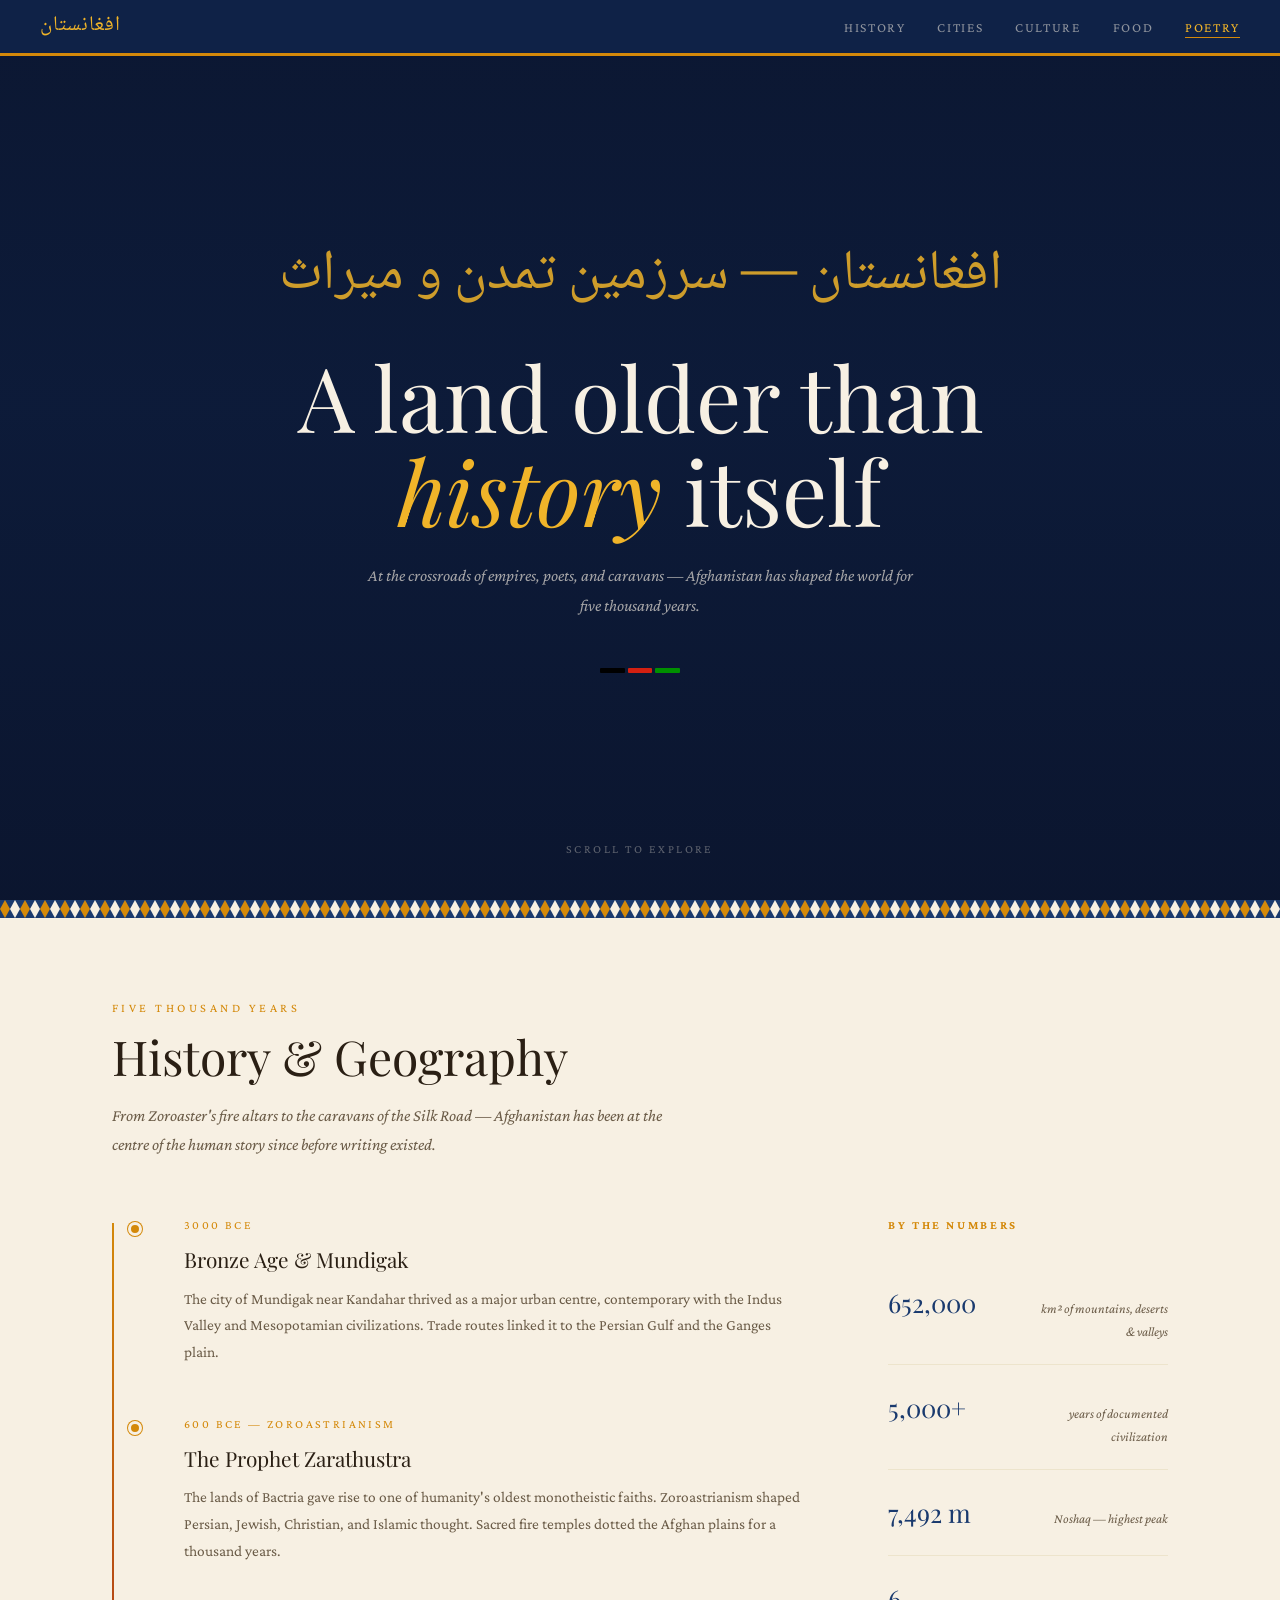
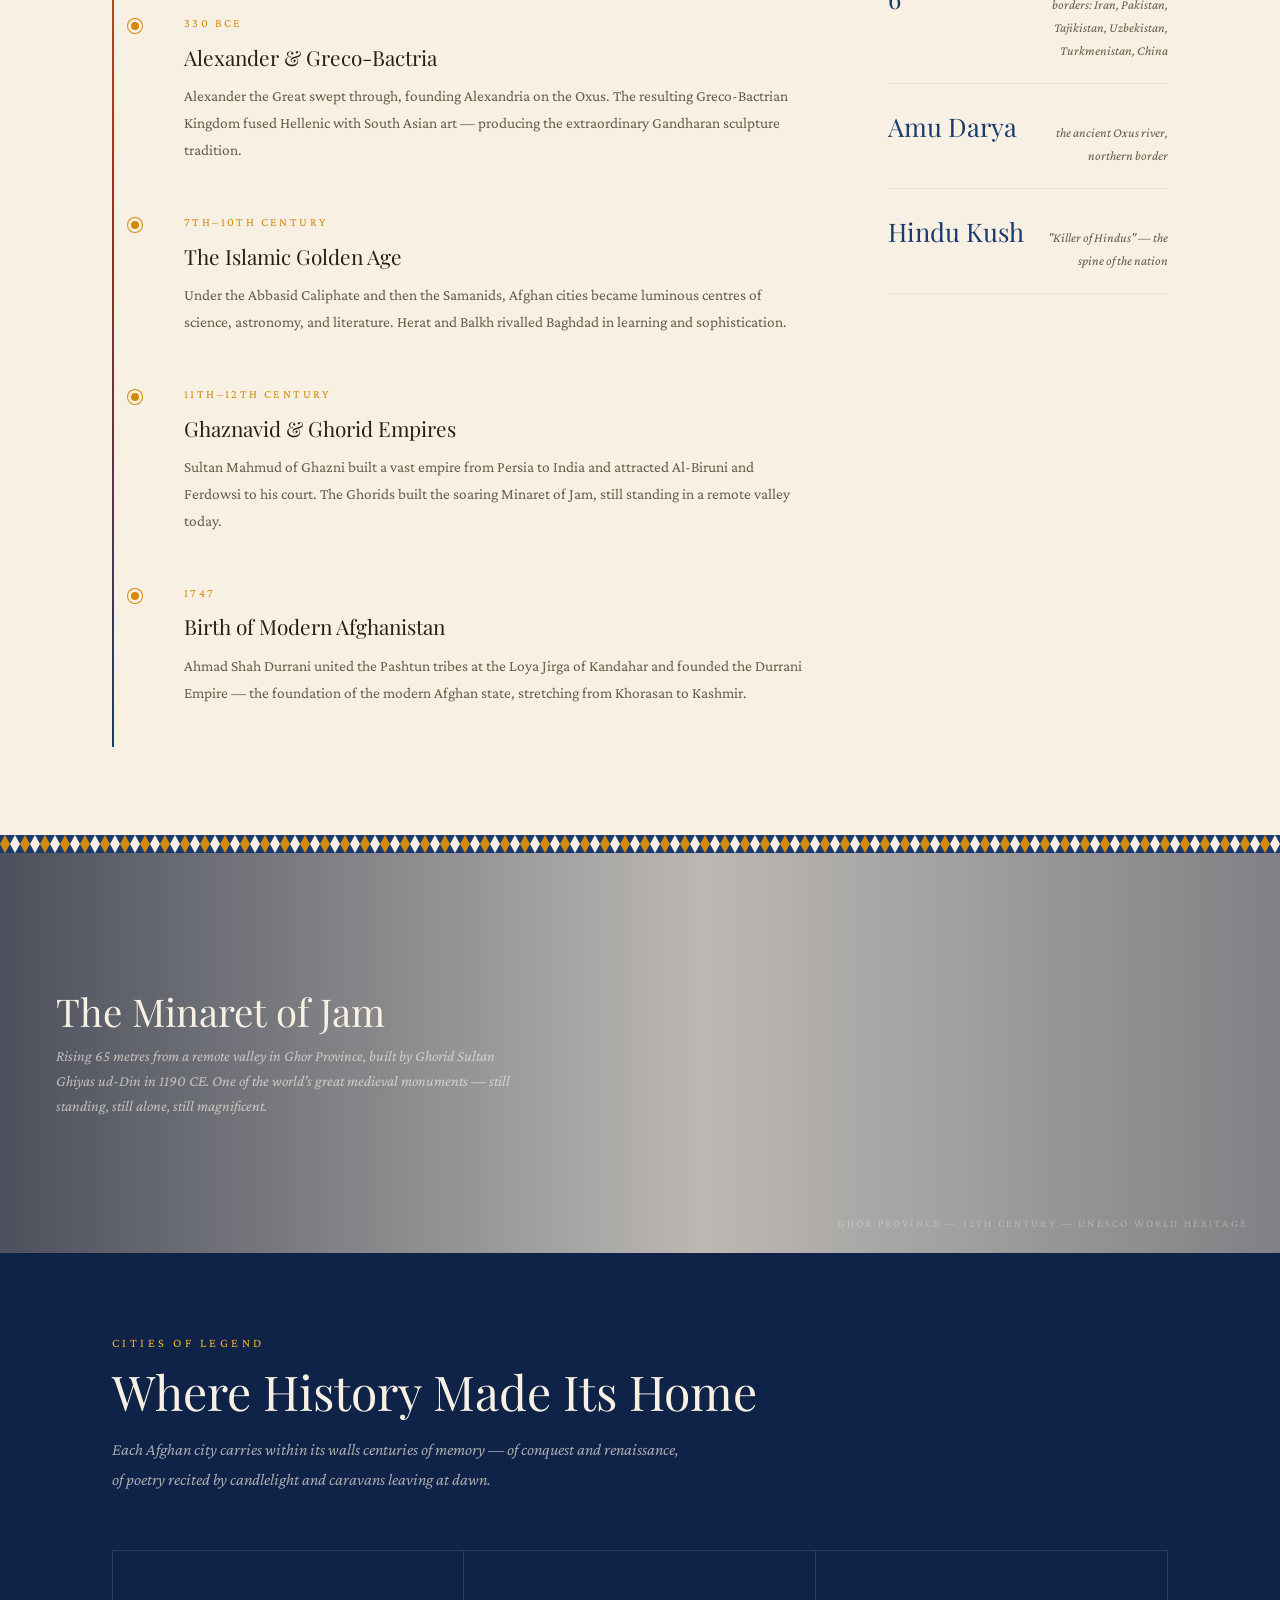
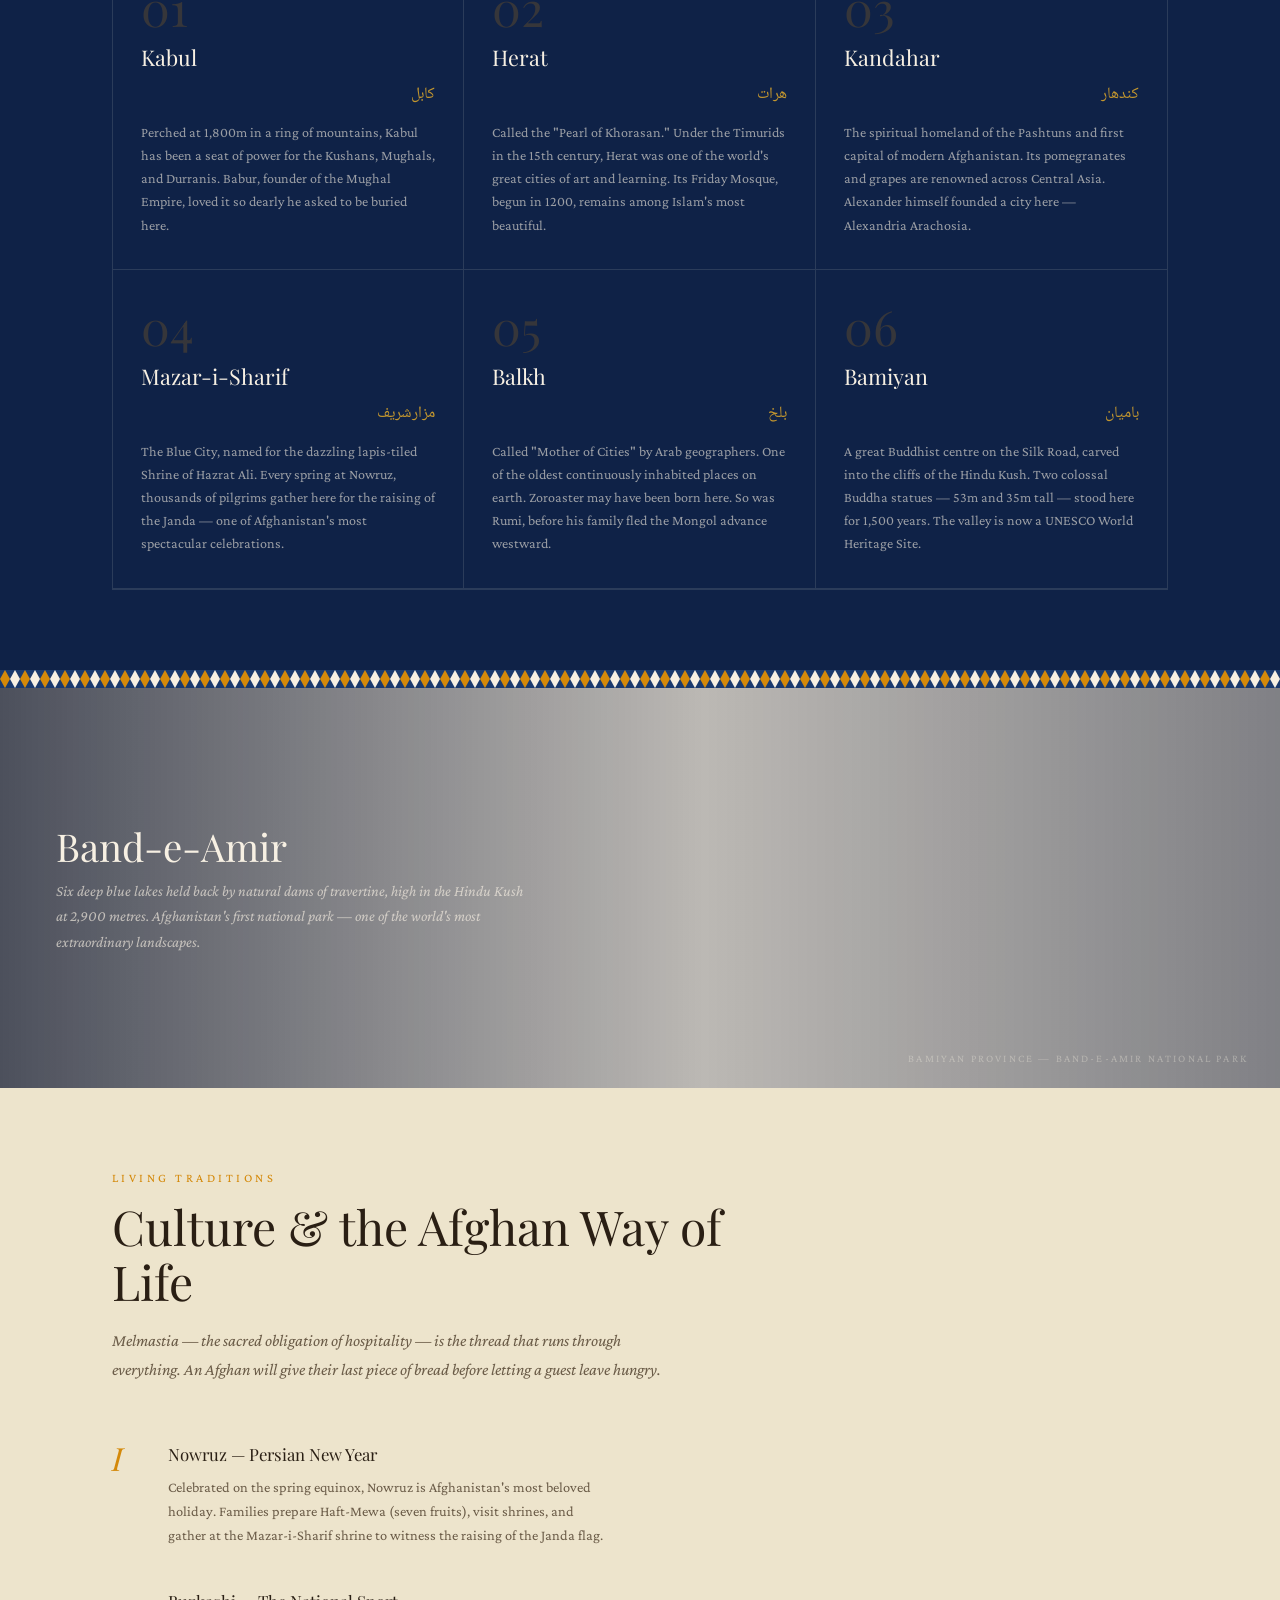
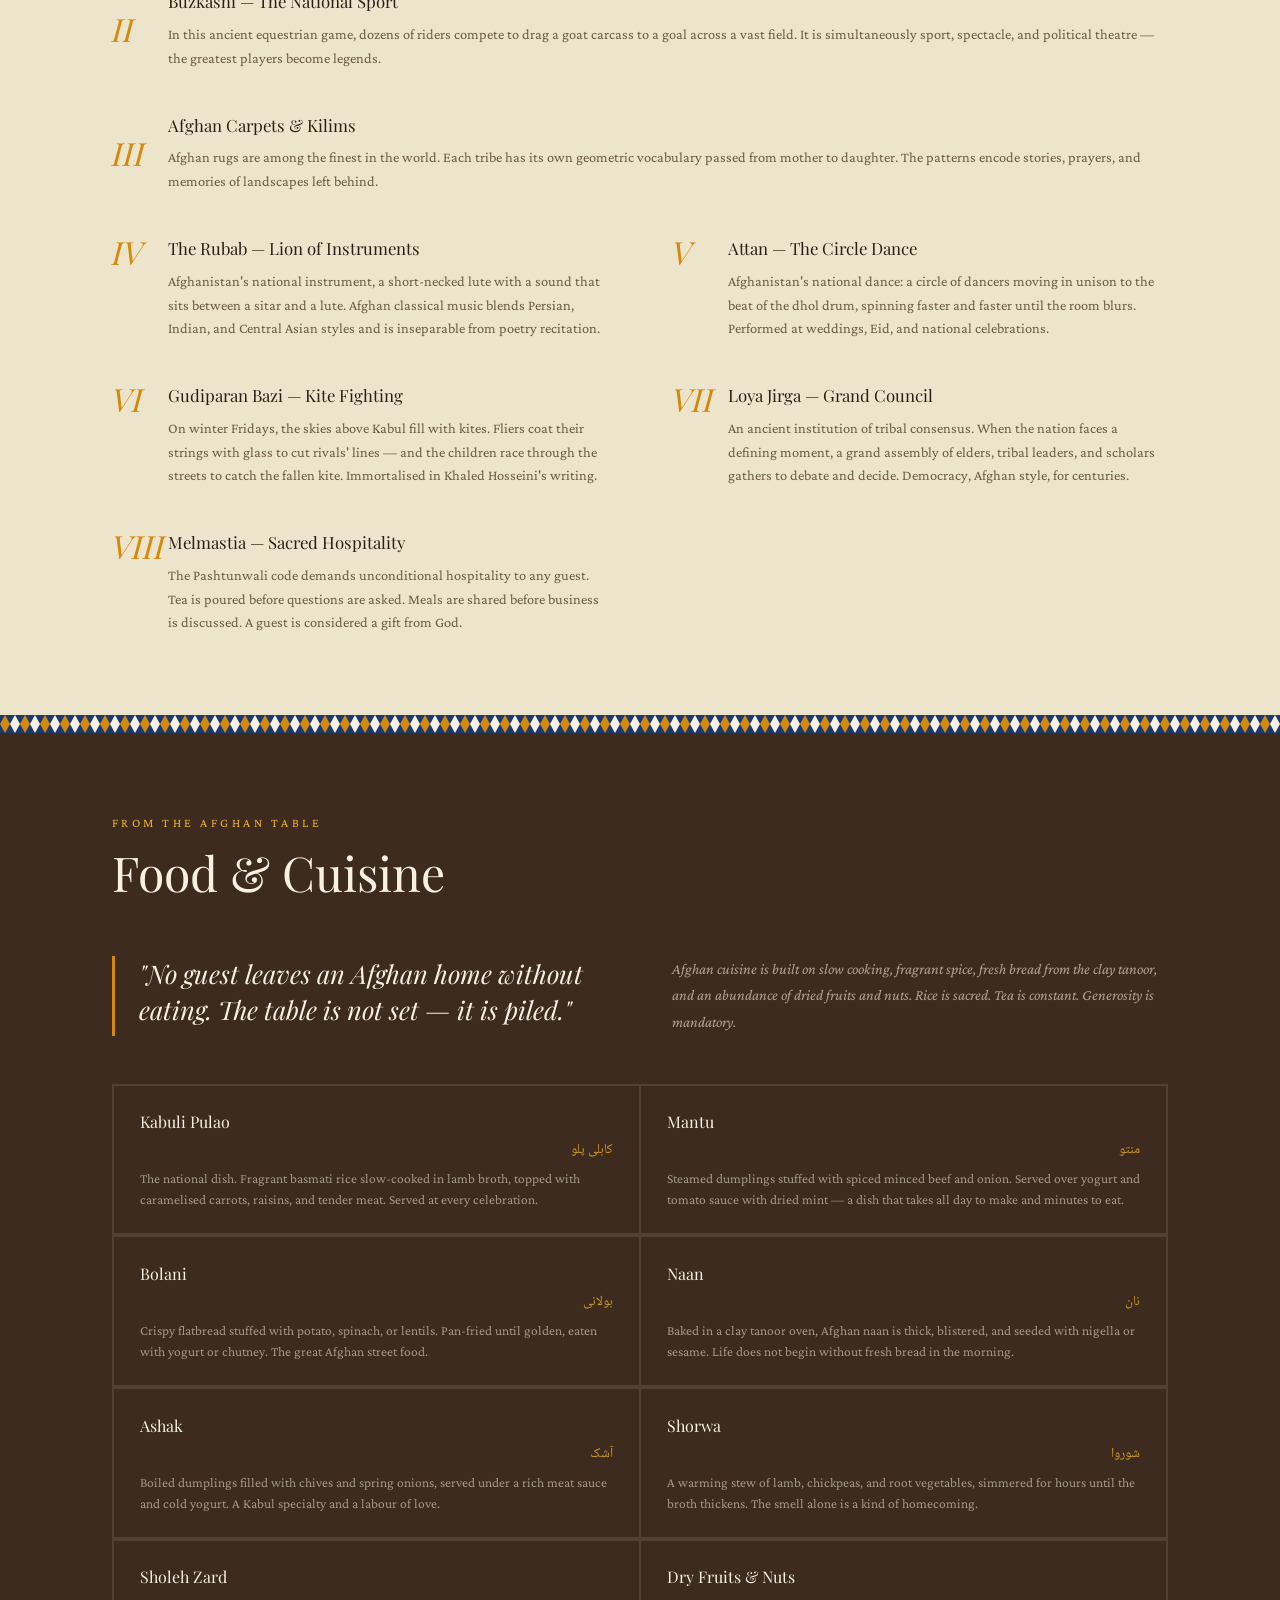
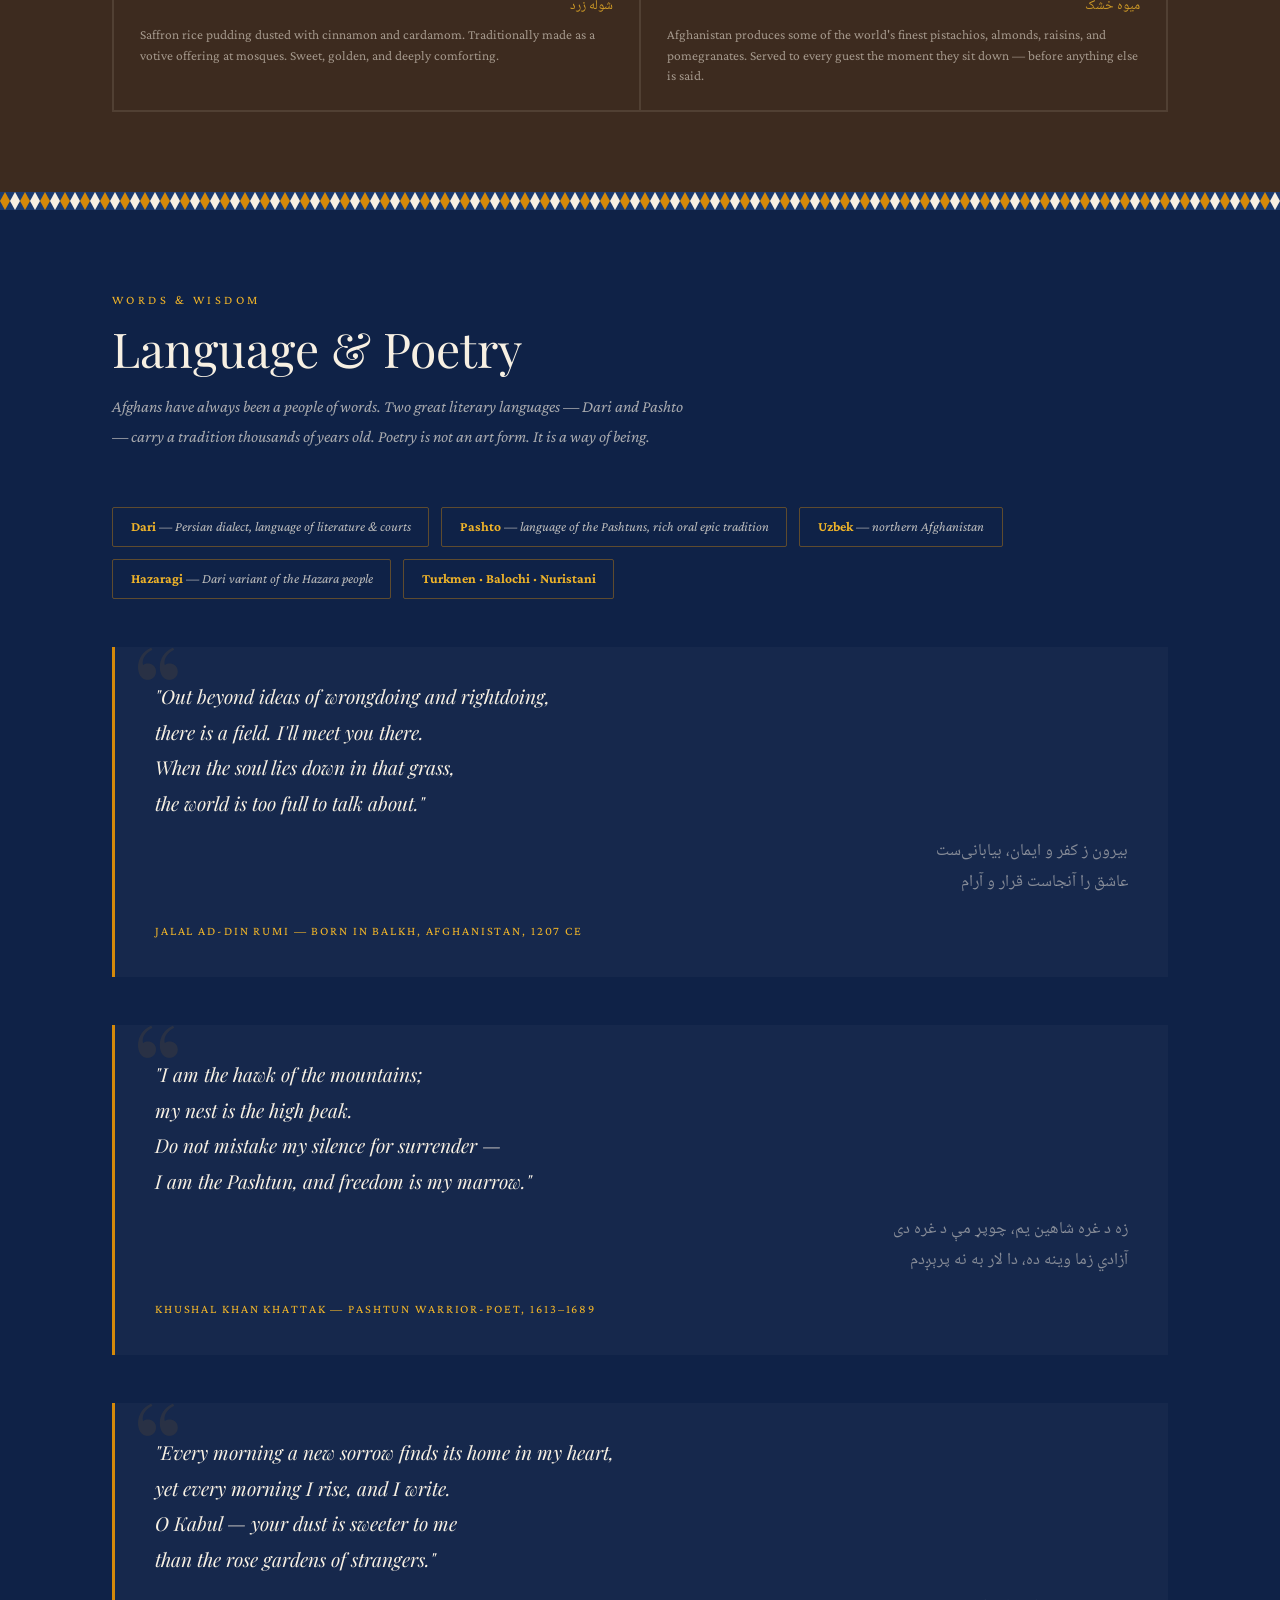
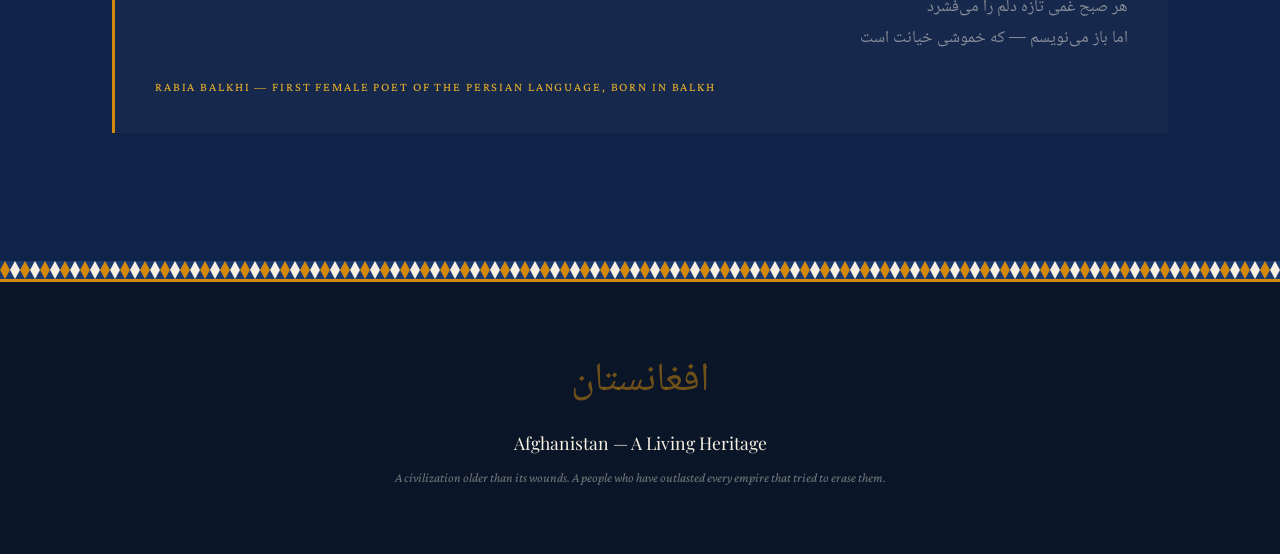
==== afghanistan.html @ 5bff072f "improved style" ====
<!DOCTYPE html>
<html lang="en">
<head>
  <meta charset="UTF-8" />
  <meta name="viewport" content="width=device-width, initial-scale=1.0" />
  <title>Afghanistan — A Living Heritage</title>
  <link rel="preconnect" href="https://fonts.googleapis.com">
  <link href="https://fonts.googleapis.com/css2?family=Playfair+Display:ital,wght@0,400;0,700;1,400&family=Crimson+Pro:ital,wght@0,400;0,600;1,400&family=Noto+Naskh+Arabic&display=swap" rel="stylesheet">
  <link rel="stylesheet" href="style.css">
</head>
<body>

<!-- NAV -->
<nav>
  <a class="wordmark" href="index.html" lang="fa">افغانستان</a>
  <button class="nav-toggle" id="navToggle" aria-label="Menu" aria-expanded="false">
    <span></span><span></span><span></span>
  </button>
  <ul id="navMenu">
    <li><a href="#history">History</a></li>
    <li><a href="#cities">Cities</a></li>
    <li><a href="#culture">Culture</a></li>
    <li><a href="#food">Food</a></li>
    <li><a href="#poetry">Poetry</a></li>
  </ul>
</nav>

<!-- HERO -->
<div class="hero" style="background-image: linear-gradient(to bottom, rgba(10,18,40,0.68) 0%, rgba(10,18,40,0.45) 45%, rgba(10,18,40,0.78) 100%), url('https://upload.wikimedia.org/wikipedia/commons/thumb/b/b2/Lake_in_National_park_in_Band-e_Amir%2C_Bamyan.JPG/1280px-Lake_in_National_park_in_Band-e_Amir%2C_Bamyan.JPG');">
  <div class="hero-dari" lang="fa">افغانستان — سرزمین تمدن و میراث</div>
  <h1>A land older than<br/><em>history</em> itself</h1>
  <p class="hero-sub">At the crossroads of empires, poets, and caravans — Afghanistan has shaped the world for five thousand years.</p>
  <div class="flag-bar">
    <span class="bl"></span>
    <span class="rd"></span>
    <span class="gn"></span>
  </div>
  <div class="hero-scroll">Scroll to explore</div>
</div>

<div class="carpet-border"></div>

<!-- HISTORY -->
<div class="section-light" id="history">
  <div class="wrap">
    <div class="sh">
      <span class="kicker">Five Thousand Years</span>
      <h2>History &amp; Geography</h2>
      <p class="intro">From Zoroaster's fire altars to the caravans of the Silk Road — Afghanistan has been at the centre of the human story since before writing existed.</p>
    </div>

    <div class="history-layout">
      <div class="timeline">
        <div class="tl-item">
          <div class="era">3000 BCE</div>
          <h3>Bronze Age &amp; Mundigak</h3>
          <p>The city of Mundigak near Kandahar thrived as a major urban centre, contemporary with the Indus Valley and Mesopotamian civilizations. Trade routes linked it to the Persian Gulf and the Ganges plain.</p>
        </div>
        <div class="tl-item">
          <div class="era">600 BCE — Zoroastrianism</div>
          <h3>The Prophet Zarathustra</h3>
          <p>The lands of Bactria gave rise to one of humanity's oldest monotheistic faiths. Zoroastrianism shaped Persian, Jewish, Christian, and Islamic thought. Sacred fire temples dotted the Afghan plains for a thousand years.</p>
        </div>
        <div class="tl-item">
          <div class="era">330 BCE</div>
          <h3>Alexander &amp; Greco-Bactria</h3>
          <p>Alexander the Great swept through, founding Alexandria on the Oxus. The resulting Greco-Bactrian Kingdom fused Hellenic with South Asian art — producing the extraordinary Gandharan sculpture tradition.</p>
        </div>
        <div class="tl-item">
          <div class="era">7th–10th Century</div>
          <h3>The Islamic Golden Age</h3>
          <p>Under the Abbasid Caliphate and then the Samanids, Afghan cities became luminous centres of science, astronomy, and literature. Herat and Balkh rivalled Baghdad in learning and sophistication.</p>
        </div>
        <div class="tl-item">
          <div class="era">11th–12th Century</div>
          <h3>Ghaznavid &amp; Ghorid Empires</h3>
          <p>Sultan Mahmud of Ghazni built a vast empire from Persia to India and attracted Al-Biruni and Ferdowsi to his court. The Ghorids built the soaring Minaret of Jam, still standing in a remote valley today.</p>
        </div>
        <div class="tl-item">
          <div class="era">1747</div>
          <h3>Birth of Modern Afghanistan</h3>
          <p>Ahmad Shah Durrani united the Pashtun tribes at the Loya Jirga of Kandahar and founded the Durrani Empire — the foundation of the modern Afghan state, stretching from Khorasan to Kashmir.</p>
        </div>
      </div>

      <div class="geo-aside">
        <h3>By the Numbers</h3>
        <div class="geo-stat">
          <span class="val">652,000</span>
          <span class="lbl">km² of mountains, deserts &amp; valleys</span>
        </div>
        <div class="geo-stat">
          <span class="val">5,000+</span>
          <span class="lbl">years of documented civilization</span>
        </div>
        <div class="geo-stat">
          <span class="val">7,492 m</span>
          <span class="lbl">Noshaq — highest peak</span>
        </div>
        <div class="geo-stat">
          <span class="val">6</span>
          <span class="lbl">borders: Iran, Pakistan, Tajikistan, Uzbekistan, Turkmenistan, China</span>
        </div>
        <div class="geo-stat">
          <span class="val">Amu Darya</span>
          <span class="lbl">the ancient Oxus river, northern border</span>
        </div>
        <div class="geo-stat">
          <span class="val">Hindu Kush</span>
          <span class="lbl">"Killer of Hindus" — the spine of the nation</span>
        </div>
      </div>
    </div>
  </div>
</div>

<div class="carpet-border invert"></div>

<!-- PHOTO BREAK: Minaret of Jam -->
<div class="photo-break" style="background-image: url('https://upload.wikimedia.org/wikipedia/commons/thumb/2/22/Minaret_of_Jam_from_Hari_rud_bank.jpg/1280px-Minaret_of_Jam_from_Hari_rud_bank.jpg');">
  <div class="photo-break-text">
    <h3>The Minaret of Jam</h3>
    <p>Rising 65 metres from a remote valley in Ghor Province, built by Ghorid Sultan Ghiyas ud-Din in 1190 CE. One of the world's great medieval monuments — still standing, still alone, still magnificent.</p>
  </div>
  <span class="photo-break-caption">Ghor Province &mdash; 12th Century &mdash; UNESCO World Heritage</span>
</div>

<!-- CITIES -->
<div class="section-dark" id="cities">
  <div class="wrap">
    <div class="sh">
      <span class="kicker">Cities of Legend</span>
      <h2>Where History Made Its Home</h2>
      <p class="intro">Each Afghan city carries within its walls centuries of memory — of conquest and renaissance, of poetry recited by candlelight and caravans leaving at dawn.</p>
    </div>

    <div class="cities-grid">
      <div class="city-card">
        <img class="city-img" src="https://upload.wikimedia.org/wikipedia/commons/thumb/5/5b/Kabul_Afghanistan%2C_place_where_I_live.jpg/640px-Kabul_Afghanistan%2C_place_where_I_live.jpg" alt="Kabul city view" loading="lazy" onerror="this.style.display='none'">
        <div class="city-num">01</div>
        <h3>Kabul</h3>
        <div class="city-dari" lang="fa">کابل</div>
        <p>Perched at 1,800m in a ring of mountains, Kabul has been a seat of power for the Kushans, Mughals, and Durranis. Babur, founder of the Mughal Empire, loved it so dearly he asked to be buried here.</p>
      </div>
      <div class="city-card">
        <img class="city-img" src="https://upload.wikimedia.org/wikipedia/commons/thumb/a/a4/Friday_Mosque_in_Herat%2C_Afghanistan.jpg/640px-Friday_Mosque_in_Herat%2C_Afghanistan.jpg" alt="Herat Friday Mosque" loading="lazy" onerror="this.style.display='none'">
        <div class="city-num">02</div>
        <h3>Herat</h3>
        <div class="city-dari" lang="fa">هرات</div>
        <p>Called the "Pearl of Khorasan." Under the Timurids in the 15th century, Herat was one of the world's great cities of art and learning. Its Friday Mosque, begun in 1200, remains among Islam's most beautiful.</p>
      </div>
      <div class="city-card">
        <img class="city-img" src="https://upload.wikimedia.org/wikipedia/commons/thumb/5/52/Mountains_in_Afghanistan.JPG/640px-Mountains_in_Afghanistan.JPG" alt="Kandahar region landscape" loading="lazy" onerror="this.style.display='none'">
        <div class="city-num">03</div>
        <h3>Kandahar</h3>
        <div class="city-dari" lang="fa">کندهار</div>
        <p>The spiritual homeland of the Pashtuns and first capital of modern Afghanistan. Its pomegranates and grapes are renowned across Central Asia. Alexander himself founded a city here — Alexandria Arachosia.</p>
      </div>
      <div class="city-card">
        <img class="city-img" src="https://upload.wikimedia.org/wikipedia/commons/thumb/5/59/Rowza_Shrine_Hazrat_Ali_Mazar-e_Sharif_Afghanistan.jpg/640px-Rowza_Shrine_Hazrat_Ali_Mazar-e_Sharif_Afghanistan.jpg" alt="Shrine of Hazrat Ali, Mazar-i-Sharif" loading="lazy" onerror="this.style.display='none'">
        <div class="city-num">04</div>
        <h3>Mazar-i-Sharif</h3>
        <div class="city-dari" lang="fa">مزارشریف</div>
        <p>The Blue City, named for the dazzling lapis-tiled Shrine of Hazrat Ali. Every spring at Nowruz, thousands of pilgrims gather here for the raising of the Janda — one of Afghanistan's most spectacular celebrations.</p>
      </div>
      <div class="city-card">
        <img class="city-img" src="https://upload.wikimedia.org/wikipedia/commons/thumb/0/0e/Balkh_Afghanistan.jpg/640px-Balkh_Afghanistan.jpg" alt="Balkh ancient city" loading="lazy" onerror="this.style.display='none'">
        <div class="city-num">05</div>
        <h3>Balkh</h3>
        <div class="city-dari" lang="fa">بلخ</div>
        <p>Called "Mother of Cities" by Arab geographers. One of the oldest continuously inhabited places on earth. Zoroaster may have been born here. So was Rumi, before his family fled the Mongol advance westward.</p>
      </div>
      <div class="city-card">
        <img class="city-img" src="https://upload.wikimedia.org/wikipedia/commons/thumb/1/16/Bamyan_Valley_in_2012.jpg/640px-Bamyan_Valley_in_2012.jpg" alt="Bamiyan Valley" loading="lazy" onerror="this.style.display='none'">
        <div class="city-num">06</div>
        <h3>Bamiyan</h3>
        <div class="city-dari" lang="fa">بامیان</div>
        <p>A great Buddhist centre on the Silk Road, carved into the cliffs of the Hindu Kush. Two colossal Buddha statues — 53m and 35m tall — stood here for 1,500 years. The valley is now a UNESCO World Heritage Site.</p>
      </div>
    </div>
  </div>
</div>

<div class="carpet-border"></div>

<!-- PHOTO BREAK: Band-e-Amir -->
<div class="photo-break" style="background-image: url('https://upload.wikimedia.org/wikipedia/commons/thumb/b/b2/Lake_in_National_park_in_Band-e_Amir%2C_Bamyan.JPG/1280px-Lake_in_National_park_in_Band-e_Amir%2C_Bamyan.JPG'); background-position: center 60%;">
  <div class="photo-break-text">
    <h3>Band-e-Amir</h3>
    <p>Six deep blue lakes held back by natural dams of travertine, high in the Hindu Kush at 2,900 metres. Afghanistan's first national park — one of the world's most extraordinary landscapes.</p>
  </div>
  <span class="photo-break-caption">Bamiyan Province &mdash; Band-e-Amir National Park</span>
</div>

<!-- CULTURE -->
<div class="section-parch" id="culture">
  <div class="wrap">
    <div class="sh">
      <span class="kicker">Living Traditions</span>
      <h2>Culture &amp; the Afghan Way of Life</h2>
      <p class="intro">Melmastia — the sacred obligation of hospitality — is the thread that runs through everything. An Afghan will give their last piece of bread before letting a guest leave hungry.</p>
    </div>

    <div class="culture-grid">
      <div class="cult-item">
        <span class="marker">I</span>
        <div>
          <h3>Nowruz — Persian New Year</h3>
          <p>Celebrated on the spring equinox, Nowruz is Afghanistan's most beloved holiday. Families prepare Haft-Mewa (seven fruits), visit shrines, and gather at the Mazar-i-Sharif shrine to witness the raising of the Janda flag.</p>
        </div>
      </div>
      <div class="cult-item-wide cult-item">
        <img src="https://upload.wikimedia.org/wikipedia/commons/thumb/a/a5/Nowruz_Buzkashi_Match_in_Mazar_%285778260045%29.jpg/640px-Nowruz_Buzkashi_Match_in_Mazar_%285778260045%29.jpg" alt="Buzkashi match in Mazar-i-Sharif" loading="lazy" onerror="this.style.display='none'">
        <span class="marker">II</span>
        <div>
          <h3>Buzkashi — The National Sport</h3>
          <p>In this ancient equestrian game, dozens of riders compete to drag a goat carcass to a goal across a vast field. It is simultaneously sport, spectacle, and political theatre — the greatest players become legends.</p>
        </div>
      </div>
      <div class="cult-item-wide cult-item">
        <img src="https://upload.wikimedia.org/wikipedia/commons/thumb/8/87/Afghan_Carpet_Seller.jpg/640px-Afghan_Carpet_Seller.jpg" alt="Afghan carpet seller" loading="lazy" onerror="this.style.display='none'">
        <span class="marker">III</span>
        <div>
          <h3>Afghan Carpets &amp; Kilims</h3>
          <p>Afghan rugs are among the finest in the world. Each tribe has its own geometric vocabulary passed from mother to daughter. The patterns encode stories, prayers, and memories of landscapes left behind.</p>
        </div>
      </div>
      <div class="cult-item">
        <span class="marker">IV</span>
        <div>
          <h3>The Rubab — Lion of Instruments</h3>
          <p>Afghanistan's national instrument, a short-necked lute with a sound that sits between a sitar and a lute. Afghan classical music blends Persian, Indian, and Central Asian styles and is inseparable from poetry recitation.</p>
        </div>
      </div>
      <div class="cult-item">
        <span class="marker">V</span>
        <div>
          <h3>Attan — The Circle Dance</h3>
          <p>Afghanistan's national dance: a circle of dancers moving in unison to the beat of the dhol drum, spinning faster and faster until the room blurs. Performed at weddings, Eid, and national celebrations.</p>
        </div>
      </div>
      <div class="cult-item">
        <span class="marker">VI</span>
        <div>
          <h3>Gudiparan Bazi — Kite Fighting</h3>
          <p>On winter Fridays, the skies above Kabul fill with kites. Fliers coat their strings with glass to cut rivals' lines — and the children race through the streets to catch the fallen kite. Immortalised in Khaled Hosseini's writing.</p>
        </div>
      </div>
      <div class="cult-item">
        <span class="marker">VII</span>
        <div>
          <h3>Loya Jirga — Grand Council</h3>
          <p>An ancient institution of tribal consensus. When the nation faces a defining moment, a grand assembly of elders, tribal leaders, and scholars gathers to debate and decide. Democracy, Afghan style, for centuries.</p>
        </div>
      </div>
      <div class="cult-item">
        <span class="marker">VIII</span>
        <div>
          <h3>Melmastia — Sacred Hospitality</h3>
          <p>The Pashtunwali code demands unconditional hospitality to any guest. Tea is poured before questions are asked. Meals are shared before business is discussed. A guest is considered a gift from God.</p>
        </div>
      </div>
    </div>
  </div>
</div>

<div class="carpet-border invert"></div>

<!-- FOOD -->
<div class="section-earth" id="food">
  <div class="wrap">
    <div class="sh">
      <span class="kicker">From the Afghan Table</span>
      <h2>Food &amp; Cuisine</h2>
    </div>

    <div class="food-intro-layout">
      <p class="food-quote">"No guest leaves an Afghan home without eating. The table is not set — it is piled."</p>
      <p style="color:rgba(247,240,227,0.6); font-style:italic; font-size:0.95rem; align-self:center;">
        Afghan cuisine is built on slow cooking, fragrant spice, fresh bread from the clay tanoor,
        and an abundance of dried fruits and nuts. Rice is sacred. Tea is constant. Generosity is mandatory.
      </p>
    </div>

    <div class="food-list">
      <div class="food-row">
        <div class="food-item">
          <h4>Kabuli Pulao</h4>
          <div class="dari" lang="fa">کابلی پلو</div>
          <p>The national dish. Fragrant basmati rice slow-cooked in lamb broth, topped with caramelised carrots, raisins, and tender meat. Served at every celebration.</p>
        </div>
        <div class="food-item">
          <h4>Mantu</h4>
          <div class="dari" lang="fa">منتو</div>
          <p>Steamed dumplings stuffed with spiced minced beef and onion. Served over yogurt and tomato sauce with dried mint — a dish that takes all day to make and minutes to eat.</p>
        </div>
      </div>
      <div class="food-row">
        <div class="food-item">
          <h4>Bolani</h4>
          <div class="dari" lang="fa">بولانی</div>
          <p>Crispy flatbread stuffed with potato, spinach, or lentils. Pan-fried until golden, eaten with yogurt or chutney. The great Afghan street food.</p>
        </div>
        <div class="food-item">
          <h4>Naan</h4>
          <div class="dari" lang="fa">نان</div>
          <p>Baked in a clay tanoor oven, Afghan naan is thick, blistered, and seeded with nigella or sesame. Life does not begin without fresh bread in the morning.</p>
        </div>
      </div>
      <div class="food-row">
        <div class="food-item">
          <h4>Ashak</h4>
          <div class="dari" lang="fa">آشک</div>
          <p>Boiled dumplings filled with chives and spring onions, served under a rich meat sauce and cold yogurt. A Kabul specialty and a labour of love.</p>
        </div>
        <div class="food-item">
          <h4>Shorwa</h4>
          <div class="dari" lang="fa">شوروا</div>
          <p>A warming stew of lamb, chickpeas, and root vegetables, simmered for hours until the broth thickens. The smell alone is a kind of homecoming.</p>
        </div>
      </div>
      <div class="food-row">
        <div class="food-item">
          <h4>Sholeh Zard</h4>
          <div class="dari" lang="fa">شوله زرد</div>
          <p>Saffron rice pudding dusted with cinnamon and cardamom. Traditionally made as a votive offering at mosques. Sweet, golden, and deeply comforting.</p>
        </div>
        <div class="food-item">
          <h4>Dry Fruits &amp; Nuts</h4>
          <div class="dari" lang="fa">میوه خشک</div>
          <p>Afghanistan produces some of the world's finest pistachios, almonds, raisins, and pomegranates. Served to every guest the moment they sit down — before anything else is said.</p>
        </div>
      </div>
    </div>
  </div>
</div>

<div class="carpet-border"></div>

<!-- POETRY & LANGUAGE -->
<div class="section-dark" id="poetry">
  <div class="wrap">
    <div class="sh">
      <span class="kicker">Words &amp; Wisdom</span>
      <h2>Language &amp; Poetry</h2>
      <p class="intro">Afghans have always been a people of words. Two great literary languages — Dari and Pashto — carry a tradition thousands of years old. Poetry is not an art form. It is a way of being.</p>
    </div>

    <div class="lang-row">
      <span class="lang-pill"><strong>Dari</strong> — Persian dialect, language of literature &amp; courts</span>
      <span class="lang-pill"><strong>Pashto</strong> — language of the Pashtuns, rich oral epic tradition</span>
      <span class="lang-pill"><strong>Uzbek</strong> — northern Afghanistan</span>
      <span class="lang-pill"><strong>Hazaragi</strong> — Dari variant of the Hazara people</span>
      <span class="lang-pill"><strong>Turkmen · Balochi · Nuristani</strong></span>
    </div>

    <div class="poem-block">
      <blockquote>
        "Out beyond ideas of wrongdoing and rightdoing,<br/>
        there is a field. I'll meet you there.<br/>
        When the soul lies down in that grass,<br/>
        the world is too full to talk about."
      </blockquote>
      <div class="arabic" lang="fa">
        بیرون ز کفر و ایمان، بیابانی‌ست<br/>
        عاشق را آنجاست قرار و آرام
      </div>
      <cite>Jalal ad-Din Rumi — Born in Balkh, Afghanistan, 1207 CE</cite>
    </div>

    <div class="poem-block">
      <blockquote>
        "I am the hawk of the mountains;<br/>
        my nest is the high peak.<br/>
        Do not mistake my silence for surrender —<br/>
        I am the Pashtun, and freedom is my marrow."
      </blockquote>
      <div class="arabic" lang="ps">
        زه د غره شاهین یم، چوپړ مې د غره دی<br/>
        آزادي زما وینه ده، دا لار به نه پرېږدم
      </div>
      <cite>Khushal Khan Khattak — Pashtun Warrior-Poet, 1613–1689</cite>
    </div>

    <div class="poem-block">
      <blockquote>
        "Every morning a new sorrow finds its home in my heart,<br/>
        yet every morning I rise, and I write.<br/>
        O Kabul — your dust is sweeter to me<br/>
        than the rose gardens of strangers."
      </blockquote>
      <div class="arabic" lang="fa">
        هر صبح غمی تازه دلم را می‌فشرد<br/>
        اما باز می‌نویسم — که خموشی خیانت است
      </div>
      <cite>Rabia Balkhi — First female poet of the Persian language, born in Balkh</cite>
    </div>
  </div>
</div>

<div class="carpet-border invert"></div>

<!-- FOOTER -->
<footer>
  <div class="footer-dari" lang="fa">افغانستان</div>
  <div class="footer-title">Afghanistan — A Living Heritage</div>
  <p>A civilization older than its wounds. A people who have outlasted every empire that tried to erase them.</p>
</footer>

<script>
  // ── Hamburger toggle ──────────────────────
  const toggle = document.getElementById('navToggle');
  const menu = document.getElementById('navMenu');

  toggle.addEventListener('click', () => {
    const open = menu.classList.toggle('open');
    toggle.classList.toggle('open', open);
    toggle.setAttribute('aria-expanded', open);
  });

  // Close menu when a link is clicked
  menu.querySelectorAll('a').forEach(a => {
    a.addEventListener('click', () => {
      menu.classList.remove('open');
      toggle.classList.remove('open');
      toggle.setAttribute('aria-expanded', false);
    });
  });

  // ── Active nav link on scroll ─────────────
  const sections = document.querySelectorAll('div[id], section[id]');
  const navLinks = document.querySelectorAll('#navMenu a');

  const observer = new IntersectionObserver(entries => {
    entries.forEach(entry => {
      if (entry.isIntersecting) {
        navLinks.forEach(link => {
          link.classList.toggle(
            'active',
            link.getAttribute('href') === '#' + entry.target.id
          );
        });
      }
    });
  }, {
    rootMargin: '-20% 0px -60% 0px',
    threshold: 0
  });

  sections.forEach(s => observer.observe(s));
</script>
</body>
</html>
---- style.css ----
/* ─── RESET ─────────────────────────────── */
*, *::before, *::after {
  margin: 0;
  padding: 0;
  box-sizing: border-box;
}

html { scroll-behavior: smooth; }

/* ─── PALETTE ────────────────────────────── */
:root {
  --lapis:        #1a3a6e; /* lapis lazuli — the stone of Afghanistan */
  --lapis-dk:     #0f2247;
  --lapis-lt:     #2a5299;
  --saffron:      #d4890a; /* saffron fields */
  --saffron-lt:   #f0b429;
  --pomegranate:  #a82c1a; /* pomegranate red */
  --earth:        #8b5e3c; /* dried mud walls */
  --cream:        #f7f0e3; /* undyed wool */
  --parchment:    #ede4cc; /* old manuscripts */
  --ink:          #2a1f14; /* walnut ink */
  --smoke:        #6b5c48;
}

/* ─── BASE ───────────────────────────────── */
body {
  font-family: 'Crimson Pro', Georgia, serif;
  background: var(--cream);
  color: var(--ink);
  font-size: 18px;
  line-height: 1.75;
  overflow-x: hidden;
}

/* ─── CARPET BORDER PATTERN ─────────────── */
.carpet-border {
  width: 100%;
  height: 18px;
  background-image: url("data:image/svg+xml,%3Csvg xmlns='http://www.w3.org/2000/svg' width='40' height='18'%3E%3Crect width='40' height='18' fill='%231a3a6e'/%3E%3Cpolygon points='0,9 5,0 10,9 5,18' fill='%23d4890a'/%3E%3Cpolygon points='10,9 15,0 20,9 15,18' fill='%23f7f0e3'/%3E%3Cpolygon points='20,9 25,0 30,9 25,18' fill='%23d4890a'/%3E%3Cpolygon points='30,9 35,0 40,9 35,18' fill='%23f7f0e3'/%3E%3C/svg%3E");
  background-repeat: repeat-x;
}

.carpet-border.invert { transform: scaleY(-1); }

/* ─── NAV ────────────────────────────────── */
nav {
  position: fixed;
  top: 0;
  left: 0;
  right: 0;
  z-index: 200;
  background: var(--lapis-dk);
  border-bottom: 3px solid var(--saffron);
  display: flex;
  align-items: center;
  justify-content: space-between;
  padding: 0 2.5rem;
  height: 56px;
}

nav .wordmark {
  font-family: 'Noto Naskh Arabic', serif;
  font-size: 1.3rem;
  color: var(--saffron-lt);
  letter-spacing: 0.05em;
  text-decoration: none;
}

nav ul {
  list-style: none;
  display: flex;
  gap: 2rem;
}

nav ul a {
  font-family: 'Crimson Pro', serif;
  font-size: 0.85rem;
  letter-spacing: 0.12em;
  text-transform: uppercase;
  color: rgba(247,240,227,0.55);
  text-decoration: none;
  padding-bottom: 2px;
  border-bottom: 1px solid transparent;
  transition: color 0.2s, border-color 0.2s;
}

nav ul a:hover { color: var(--saffron-lt); }

nav ul a.active {
  color: var(--saffron-lt);
  border-bottom-color: var(--saffron);
}

/* hamburger */
.nav-toggle {
  display: none;
  flex-direction: column;
  gap: 5px;
  cursor: pointer;
  padding: 4px;
  background: none;
  border: none;
}

.nav-toggle span {
  display: block;
  width: 24px;
  height: 2px;
  background: var(--saffron-lt);
  transition: transform 0.3s, opacity 0.3s;
}

.nav-toggle.open span:nth-child(1) { transform: translateY(7px) rotate(45deg); }
.nav-toggle.open span:nth-child(2) { opacity: 0; }
.nav-toggle.open span:nth-child(3) { transform: translateY(-7px) rotate(-45deg); }

@media (max-width: 700px) {
  nav { padding: 0 1.5rem; }

  .nav-toggle { display: flex; }

  nav ul {
    position: fixed;
    top: 56px;
    left: 0;
    right: 0;
    background: var(--lapis-dk);
    border-bottom: 3px solid var(--saffron);
    flex-direction: column;
    gap: 0;
    padding: 0.5rem 0 1rem;
    transform: translateY(-110%);
    transition: transform 0.3s ease;
    z-index: 199;
  }

  nav ul.open { transform: translateY(0); }

  nav ul li a {
    display: block;
    padding: 0.75rem 1.5rem;
    font-size: 1rem;
    border-bottom: none;
  }

  nav ul a.active {
    color: var(--saffron-lt);
    background: rgba(212,137,10,0.08);
  }
}

/* ─── HERO ───────────────────────────────── */
.hero {
  min-height: 100vh;
  background-color: var(--lapis-dk);
  background-size: cover;
  background-position: center;
  display: flex;
  flex-direction: column;
  align-items: center;
  justify-content: center;
  text-align: center;
  padding: 7rem 2rem 5rem;
  position: relative;
}

.hero-dari {
  font-family: 'Noto Naskh Arabic', serif;
  font-size: clamp(2rem, 5vw, 3.5rem);
  color: var(--saffron-lt);
  margin-bottom: 1.5rem;
  direction: rtl;
  opacity: 0.85;
}

.hero h1 {
  font-family: 'Playfair Display', serif;
  font-size: clamp(2.8rem, 7vw, 6rem);
  font-weight: 400;
  color: var(--cream);
  line-height: 1.05;
  max-width: 860px;
  margin-bottom: 1.5rem;
}

.hero h1 em {
  font-style: italic;
  color: var(--saffron-lt);
}

.hero-sub {
  max-width: 560px;
  color: rgba(247,240,227,0.65);
  font-size: 1.05rem;
  font-style: italic;
  margin-bottom: 3rem;
}

/* Afghan flag bar */
.flag-bar {
  display: flex;
  width: 80px;
  height: 5px;
  gap: 3px;
  margin: 0 auto 2rem;
}

.flag-bar span { flex: 1; border-radius: 1px; }
.flag-bar .bl { background: #000; }
.flag-bar .rd { background: #D32011; }
.flag-bar .gn { background: #009000; }

.hero-scroll {
  position: absolute;
  bottom: 2.5rem;
  left: 50%;
  transform: translateX(-50%);
  font-family: 'Crimson Pro', serif;
  font-size: 0.75rem;
  letter-spacing: 0.2em;
  text-transform: uppercase;
  color: rgba(247,240,227,0.35);
}

/* ─── SECTION WRAPPERS ───────────────────── */
.section-light { background: var(--cream); }
.section-parch { background: var(--parchment); }
.section-dark  { background: var(--lapis-dk); color: var(--cream); }
.section-earth { background: #3d2b1f; color: var(--cream); }

.wrap {
  max-width: 1120px;
  margin: 0 auto;
  padding: 5rem 2rem;
}

/* ─── SECTION HEADER ─────────────────────── */
.sh {
  display: flex;
  flex-direction: column;
  margin-bottom: 3.5rem;
}

.sh .kicker {
  font-family: 'Crimson Pro', serif;
  font-size: 0.78rem;
  letter-spacing: 0.28em;
  text-transform: uppercase;
  color: var(--saffron);
  margin-bottom: 0.6rem;
}

.sh h2 {
  font-family: 'Playfair Display', serif;
  font-size: clamp(2rem, 4vw, 3rem);
  font-weight: 400;
  line-height: 1.15;
  max-width: 700px;
}

.section-dark .sh .kicker,
.section-earth .sh .kicker { color: var(--saffron-lt); }

.section-dark .sh h2,
.section-earth .sh h2 { color: var(--cream); }

.sh .intro {
  margin-top: 1rem;
  max-width: 580px;
  font-size: 1.05rem;
  font-style: italic;
  color: var(--smoke);
}

.section-dark .sh .intro,
.section-earth .sh .intro { color: rgba(247,240,227,0.65); }

/* ─── HISTORY TIMELINE ───────────────────── */
.timeline {
  position: relative;
  padding-left: 2rem;
}

.timeline::before {
  content: '';
  position: absolute;
  left: 0;
  top: 0.5rem;
  bottom: 0.5rem;
  width: 2px;
  background: linear-gradient(to bottom, var(--saffron), var(--pomegranate), var(--lapis));
}

.tl-item {
  position: relative;
  padding: 0 0 3rem 2.5rem;
}

.tl-item::before {
  content: '';
  position: absolute;
  left: -1rem;
  top: 0.4rem;
  width: 14px;
  height: 14px;
  background: var(--saffron);
  border: 3px solid var(--cream);
  border-radius: 50%;
  box-shadow: 0 0 0 1px var(--saffron);
}

.tl-item .era {
  font-family: 'Crimson Pro', serif;
  font-size: 0.75rem;
  letter-spacing: 0.2em;
  text-transform: uppercase;
  color: var(--saffron);
  margin-bottom: 0.3rem;
}

.tl-item h3 {
  font-family: 'Playfair Display', serif;
  font-size: 1.3rem;
  font-weight: 400;
  margin-bottom: 0.5rem;
  color: var(--ink);
}

.tl-item p {
  font-size: 0.96rem;
  color: var(--smoke);
  max-width: 620px;
}

/* GEO STATS */
.history-layout {
  display: grid;
  grid-template-columns: 1fr 280px;
  gap: 4rem;
  align-items: start;
}

.geo-aside {
  position: sticky;
  top: 5rem;
}

.geo-aside h3 {
  font-family: 'Crimson Pro', serif;
  font-size: 0.75rem;
  letter-spacing: 0.22em;
  text-transform: uppercase;
  color: var(--saffron);
  margin-bottom: 1.5rem;
}

.geo-stat {
  padding: 1.25rem 0;
  border-bottom: 1px solid var(--parchment);
  display: flex;
  justify-content: space-between;
  align-items: baseline;
}

.geo-stat .val {
  font-family: 'Playfair Display', serif;
  font-size: 1.6rem;
  color: var(--lapis);
}

.geo-stat .lbl {
  font-size: 0.82rem;
  color: var(--smoke);
  text-align: right;
  max-width: 130px;
  font-style: italic;
}

@media (max-width: 768px) {
  .history-layout { grid-template-columns: 1fr; }
  .geo-aside { position: static; }
}

/* ─── CITIES ─────────────────────────────── */
.cities-grid {
  display: grid;
  grid-template-columns: repeat(3, 1fr);
  gap: 0;
  border: 1px solid rgba(247,240,227,0.12);
}

.city-card {
  padding: 2rem 1.75rem;
  border-right: 1px solid rgba(247,240,227,0.12);
  border-bottom: 1px solid rgba(247,240,227,0.12);
  transition: background 0.25s;
  cursor: default;
}

.city-card:hover { background: rgba(212,137,10,0.08); }

.city-card:nth-child(3n) { border-right: none; }

.city-card .city-num {
  font-family: 'Playfair Display', serif;
  font-size: 3rem;
  color: rgba(212,137,10,0.2);
  line-height: 1;
  margin-bottom: 0.5rem;
}

.city-card h3 {
  font-family: 'Playfair Display', serif;
  font-size: 1.35rem;
  font-weight: 400;
  color: var(--cream);
  margin-bottom: 0.25rem;
}

.city-card .city-dari {
  font-family: 'Noto Naskh Arabic', serif;
  font-size: 1rem;
  color: var(--saffron-lt);
  direction: rtl;
  margin-bottom: 0.75rem;
  opacity: 0.8;
}

.city-card p {
  font-size: 0.88rem;
  color: rgba(247,240,227,0.6);
  line-height: 1.65;
}

@media (max-width: 768px) {
  .cities-grid { grid-template-columns: 1fr 1fr; }
  .city-card:nth-child(3n) { border-right: 1px solid rgba(247,240,227,0.12); }
  .city-card:nth-child(2n) { border-right: none; }
}

@media (max-width: 480px) {
  .cities-grid { grid-template-columns: 1fr; }
  .city-card { border-right: none !important; }
}

/* ─── CITY IMAGE ─────────────────────────── */
.city-img {
  display: block;
  width: calc(100% + 3.5rem);
  margin: -2rem -1.75rem 1.5rem;
  height: 160px;
  object-fit: cover;
  opacity: 0.65;
  filter: brightness(0.85) sepia(20%);
  transition: opacity 0.35s, filter 0.35s;
}

.city-card:hover .city-img {
  opacity: 0.85;
  filter: brightness(0.95) sepia(8%);
}

/* ─── PHOTO BREAK ────────────────────────── */
.photo-break {
  height: 400px;
  background-size: cover;
  background-position: center 35%;
  background-attachment: fixed;
  position: relative;
  overflow: hidden;
}

@media (max-width: 768px) {
  .photo-break {
    height: 280px;
    background-attachment: scroll;
  }
  .photo-break-text {
    left: 1.5rem;
    right: 1.5rem;
    max-width: none;
  }
  .photo-break-text h3 { font-size: 1.4rem; }
}

.photo-break::after {
  content: '';
  position: absolute;
  inset: 0;
  background: linear-gradient(to right, rgba(10,18,40,0.72) 0%, rgba(10,18,40,0.25) 55%, rgba(10,18,40,0.5) 100%);
}

.photo-break-text {
  position: absolute;
  left: 3.5rem;
  top: 50%;
  transform: translateY(-50%);
  z-index: 2;
  max-width: 480px;
}

.photo-break-text h3 {
  font-family: 'Playfair Display', serif;
  font-size: clamp(1.6rem, 3vw, 2.4rem);
  font-weight: 400;
  color: var(--cream);
  margin-bottom: 0.6rem;
  line-height: 1.2;
}

.photo-break-text p {
  font-size: 0.95rem;
  color: rgba(247,240,227,0.65);
  font-style: italic;
  line-height: 1.65;
}

.photo-break-caption {
  position: absolute;
  bottom: 1.25rem;
  right: 2rem;
  z-index: 2;
  font-family: 'Crimson Pro', serif;
  font-size: 0.68rem;
  letter-spacing: 0.2em;
  text-transform: uppercase;
  color: rgba(247,240,227,0.35);
}

/* ─── CULTURE WIDE ITEM ──────────────────── */
.cult-item-wide {
  grid-column: span 2;
  display: grid;
  grid-template-columns: 320px 40px 1fr;
  gap: 0 1rem;
  align-items: center;
}

.cult-item-wide img {
  width: 100%;
  height: 210px;
  object-fit: cover;
  opacity: 0.8;
  filter: sepia(15%);
}

@media (max-width: 640px) {
  .cult-item-wide { grid-column: span 1; grid-template-columns: 40px 1fr; }
  .cult-item-wide img { display: none; }
}

/* ─── CULTURE ────────────────────────────── */
.culture-grid {
  display: grid;
  grid-template-columns: repeat(2, 1fr);
  gap: 2.5rem 4rem;
}

.cult-item {
  display: grid;
  grid-template-columns: 40px 1fr;
  gap: 1rem;
}

.cult-item .marker {
  font-family: 'Playfair Display', serif;
  font-size: 2rem;
  color: var(--saffron);
  line-height: 1.1;
  font-style: italic;
}

.cult-item h3 {
  font-family: 'Playfair Display', serif;
  font-size: 1.05rem;
  font-weight: 400;
  color: var(--ink);
  margin-bottom: 0.4rem;
}

.cult-item p {
  font-size: 0.9rem;
  color: var(--smoke);
  line-height: 1.65;
}

@media (max-width: 640px) {
  .culture-grid { grid-template-columns: 1fr; }
}

/* ─── FOOD ───────────────────────────────── */
.food-intro-layout {
  display: grid;
  grid-template-columns: 1fr 1fr;
  gap: 4rem;
  margin-bottom: 3rem;
}

@media (max-width: 700px) {
  .food-intro-layout { grid-template-columns: 1fr; }
}

.food-quote {
  font-family: 'Playfair Display', serif;
  font-size: 1.6rem;
  font-style: italic;
  color: var(--cream);
  line-height: 1.4;
  position: relative;
  padding-left: 1.5rem;
  border-left: 3px solid var(--saffron);
}

.food-list {
  display: flex;
  flex-direction: column;
  gap: 0;
}

.food-row {
  display: grid;
  grid-template-columns: 1fr 1fr;
  gap: 0;
  border: 1px solid rgba(247,240,227,0.1);
}

.food-item {
  padding: 1.4rem 1.6rem;
  border: 1px solid rgba(247,240,227,0.1);
  transition: background 0.2s;
}

.food-item:hover { background: rgba(212,137,10,0.07); }

.food-item h4 {
  font-family: 'Playfair Display', serif;
  font-size: 1rem;
  font-weight: 400;
  color: var(--cream);
  margin-bottom: 0.2rem;
}

.food-item .dari {
  font-family: 'Noto Naskh Arabic', serif;
  font-size: 0.85rem;
  color: var(--saffron-lt);
  direction: rtl;
  margin-bottom: 0.4rem;
  opacity: 0.8;
}

.food-item p {
  font-size: 0.84rem;
  color: rgba(247,240,227,0.55);
  line-height: 1.55;
}

/* ─── POETRY ─────────────────────────────── */
.poem-block {
  border-left: 3px solid var(--saffron);
  padding: 2rem 2.5rem;
  margin-bottom: 3rem;
  background: rgba(255,255,255,0.03);
  position: relative;
}

.poem-block::before {
  content: '\201C';
  font-family: 'Playfair Display', serif;
  font-size: 8rem;
  color: var(--saffron);
  opacity: 0.1;
  position: absolute;
  top: -1.5rem;
  left: 1rem;
  line-height: 1;
}

.poem-block blockquote {
  font-family: 'Playfair Display', serif;
  font-size: 1.2rem;
  font-style: italic;
  color: var(--cream);
  line-height: 1.85;
  margin-bottom: 1rem;
  position: relative;
}

.poem-block .arabic {
  font-family: 'Noto Naskh Arabic', serif;
  font-size: 1.05rem;
  direction: rtl;
  text-align: right;
  color: rgba(247,240,227,0.5);
  margin-bottom: 1rem;
  line-height: 1.8;
}

.poem-block cite {
  font-size: 0.78rem;
  letter-spacing: 0.15em;
  text-transform: uppercase;
  color: var(--saffron-lt);
  font-style: normal;
}

/* ─── LANGUAGE PILLS ─────────────────────── */
.lang-row {
  display: flex;
  flex-wrap: wrap;
  gap: 0.75rem;
  margin-bottom: 3rem;
}

.lang-pill {
  padding: 0.45rem 1.1rem;
  border: 1px solid rgba(212,137,10,0.4);
  font-size: 0.85rem;
  color: rgba(247,240,227,0.75);
  border-radius: 2px;
  font-style: italic;
}

.lang-pill strong { color: var(--saffron-lt); font-style: normal; }

/* ─── FOOTER ─────────────────────────────── */
footer {
  background: #0a1628;
  border-top: 3px solid var(--saffron);
  text-align: center;
  padding: 4rem 2rem;
  color: rgba(247,240,227,0.45);
}

footer .footer-dari {
  font-family: 'Noto Naskh Arabic', serif;
  font-size: 2.5rem;
  color: rgba(212,137,10,0.5);
  direction: rtl;
  margin-bottom: 0.75rem;
}

footer .footer-title {
  font-family: 'Playfair Display', serif;
  font-size: 1.1rem;
  color: var(--cream);
  margin-bottom: 0.5rem;
}

footer p { font-size: 0.82rem; font-style: italic; }

/* ─── RESPONSIVE ─────────────────────────── */
@media (max-width: 768px) {
  .wrap { padding: 3.5rem 1.25rem; }
  .hero { padding: 5rem 1.5rem 3.5rem; }
  .history-layout { grid-template-columns: 1fr; gap: 2.5rem; }
  .timeline { padding-left: 1.5rem; }
  .tl-item { padding: 0 0 2rem 1.75rem; }
  .food-intro-layout { grid-template-columns: 1fr; gap: 1.5rem; }
  .food-row { grid-template-columns: 1fr; }
  .culture-grid { grid-template-columns: 1fr; }
  .cult-item-wide { grid-column: span 1; grid-template-columns: 40px 1fr; }
  .cult-item-wide img { display: none; }
  .poem-block { padding: 1.5rem 1.25rem 1.5rem 1.5rem; }
  .lang-row { gap: 0.5rem; }
}

@media (max-width: 480px) {
  body { font-size: 16px; }
  .wrap { padding: 2.5rem 1rem; }
  .geo-stat .val { font-size: 1.25rem; }
  .food-quote { font-size: 1.25rem; }
  footer { padding: 2.5rem 1rem; }
}
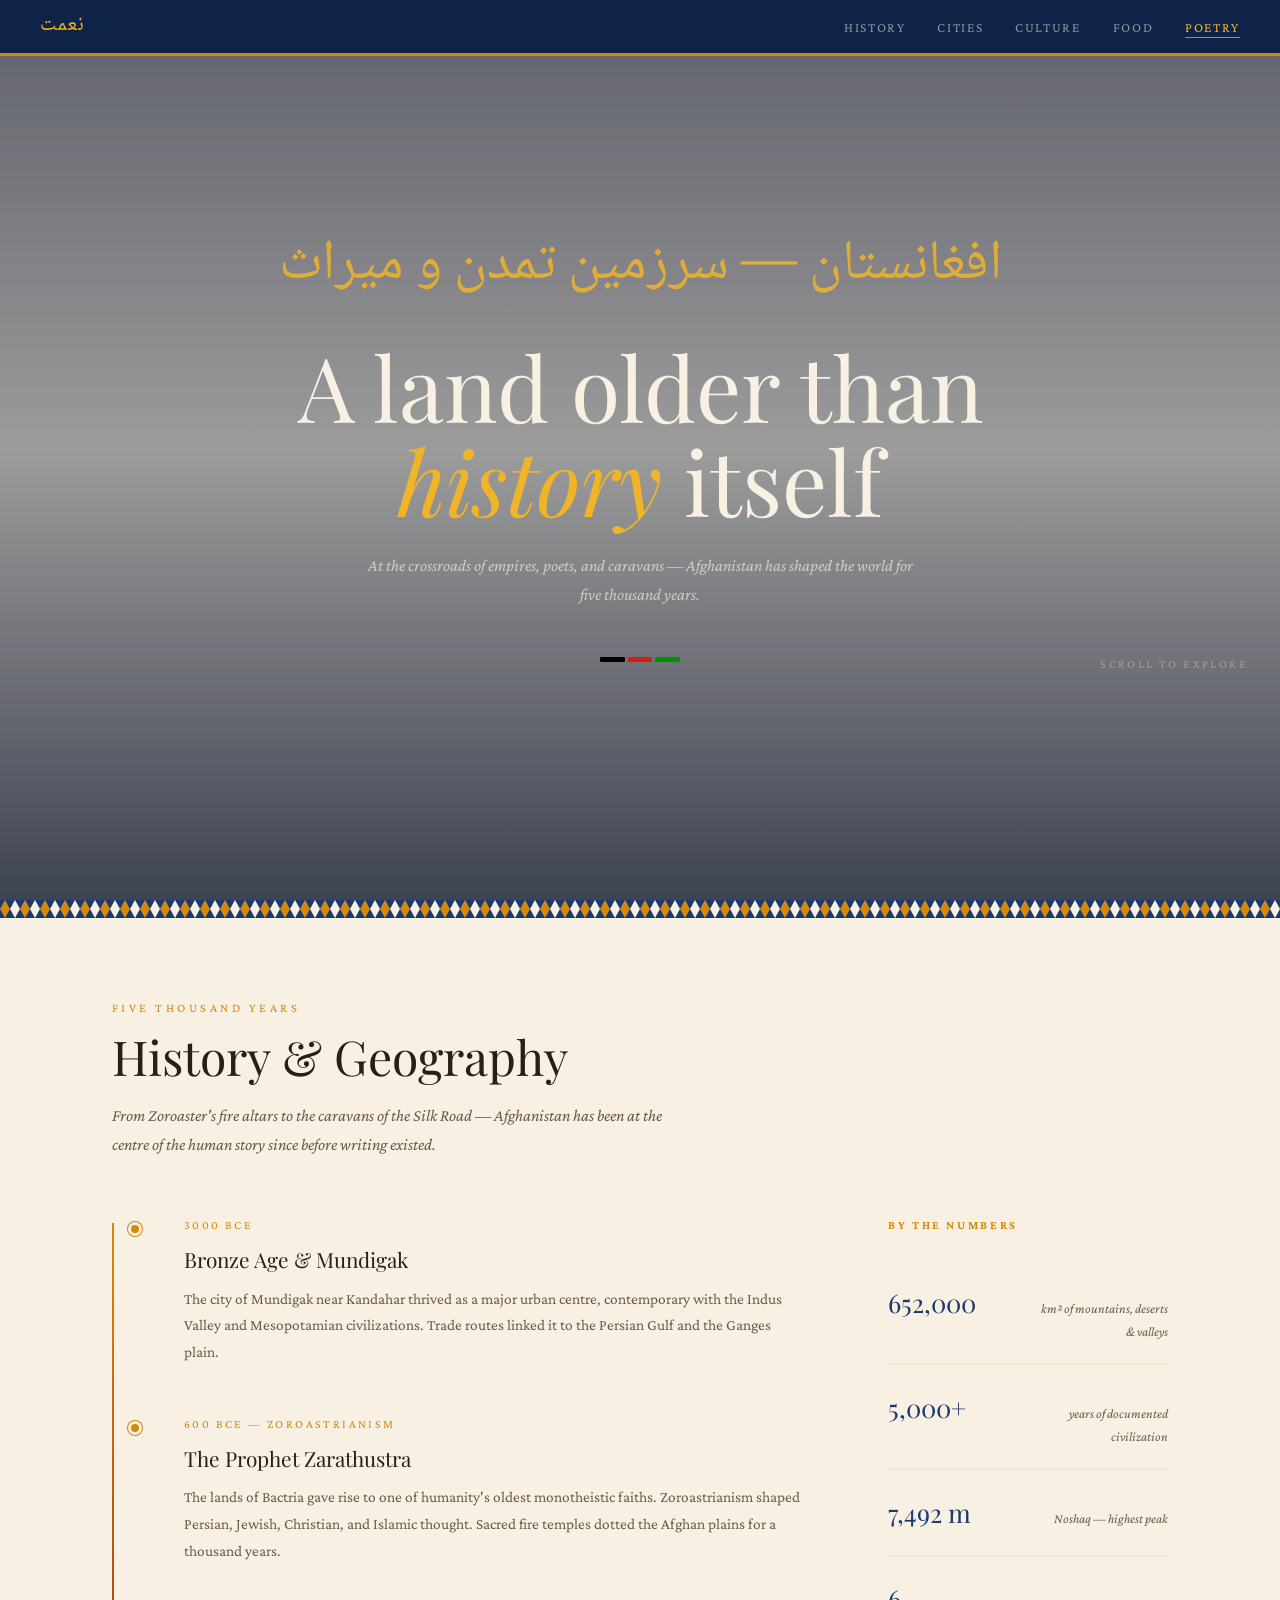
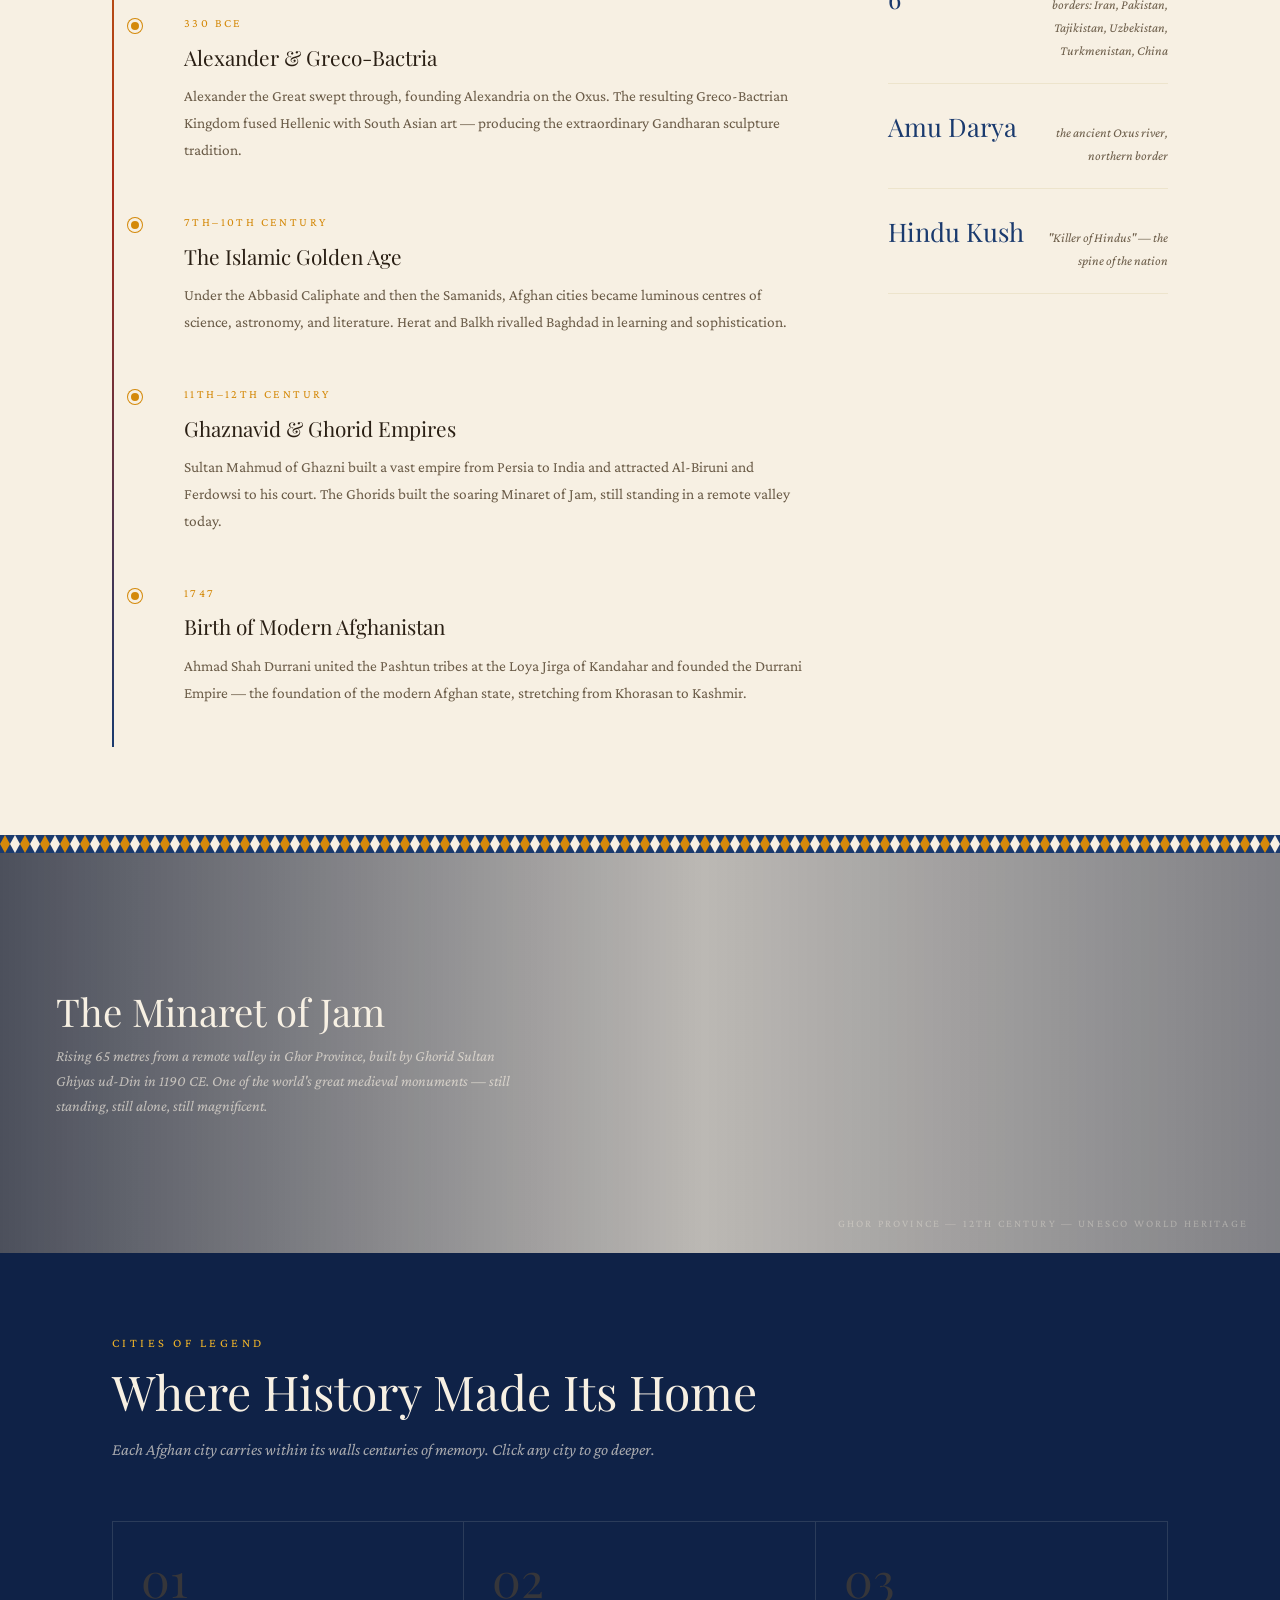
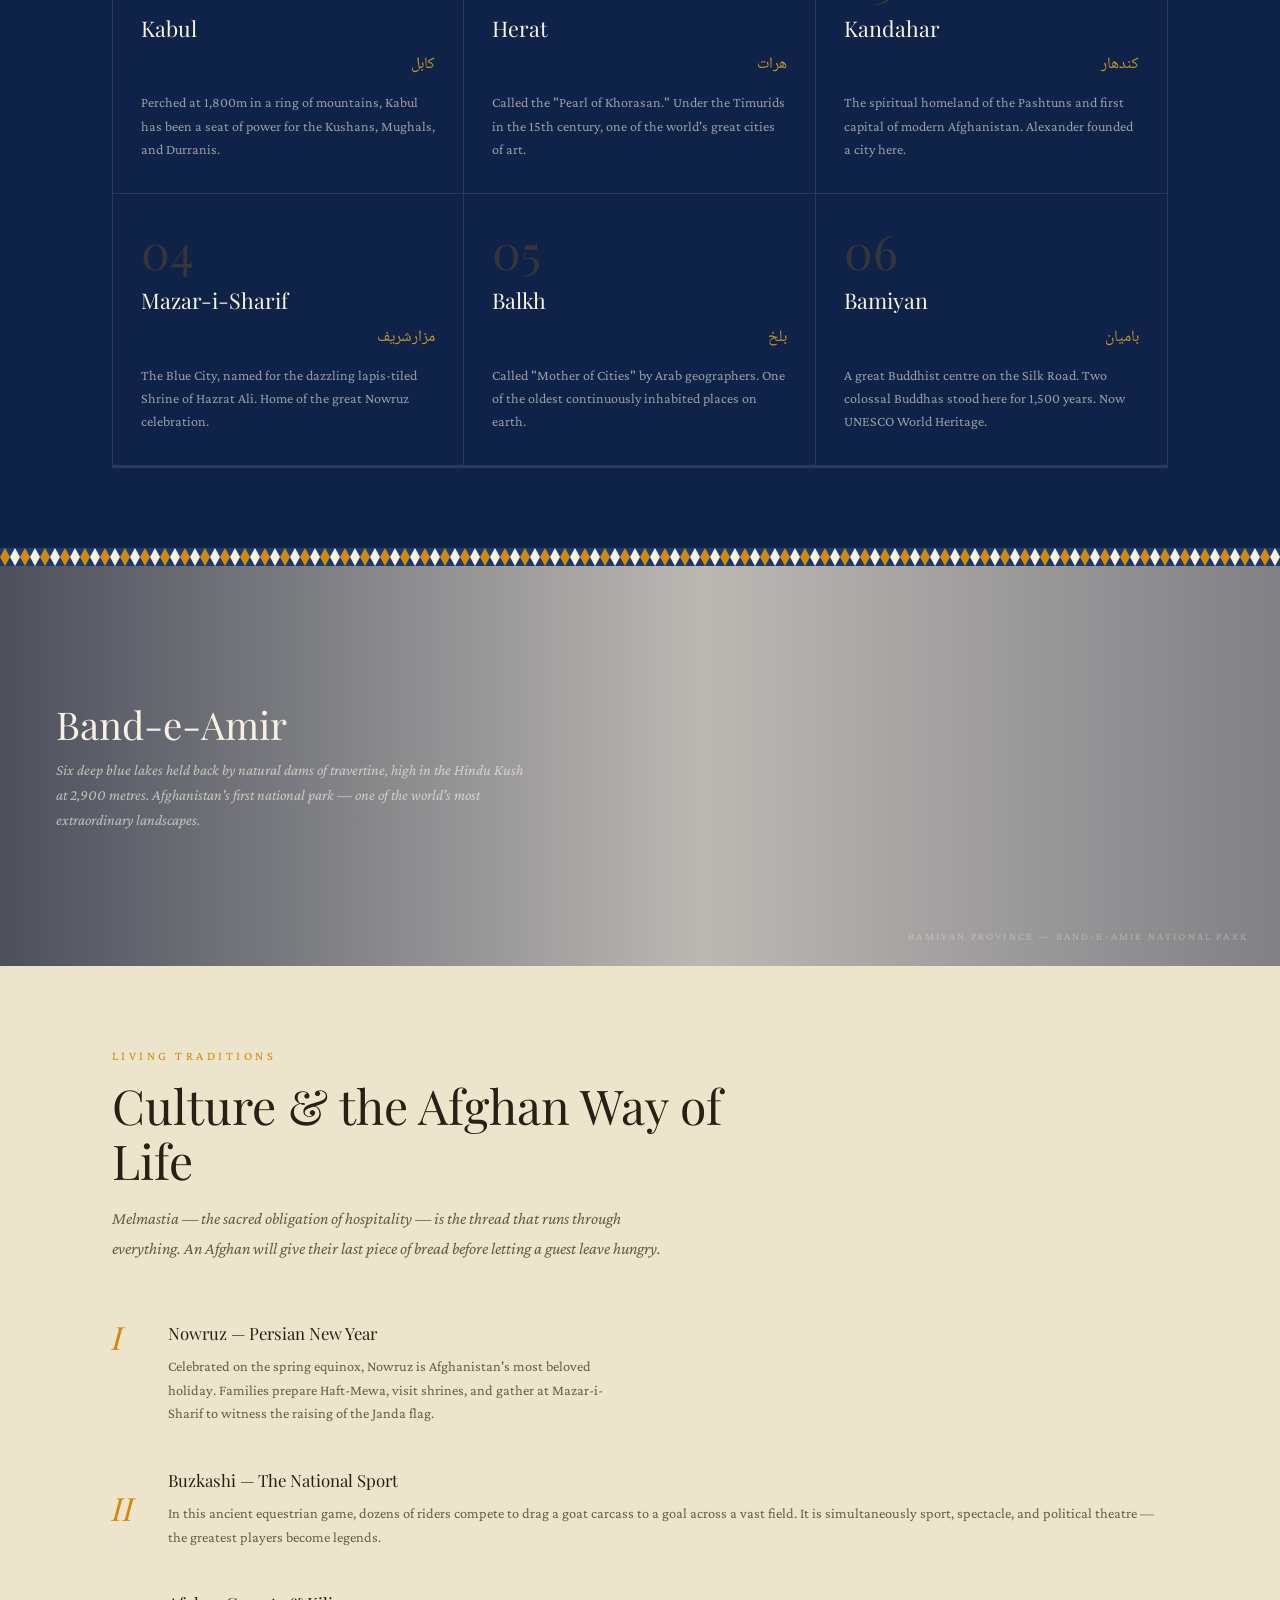
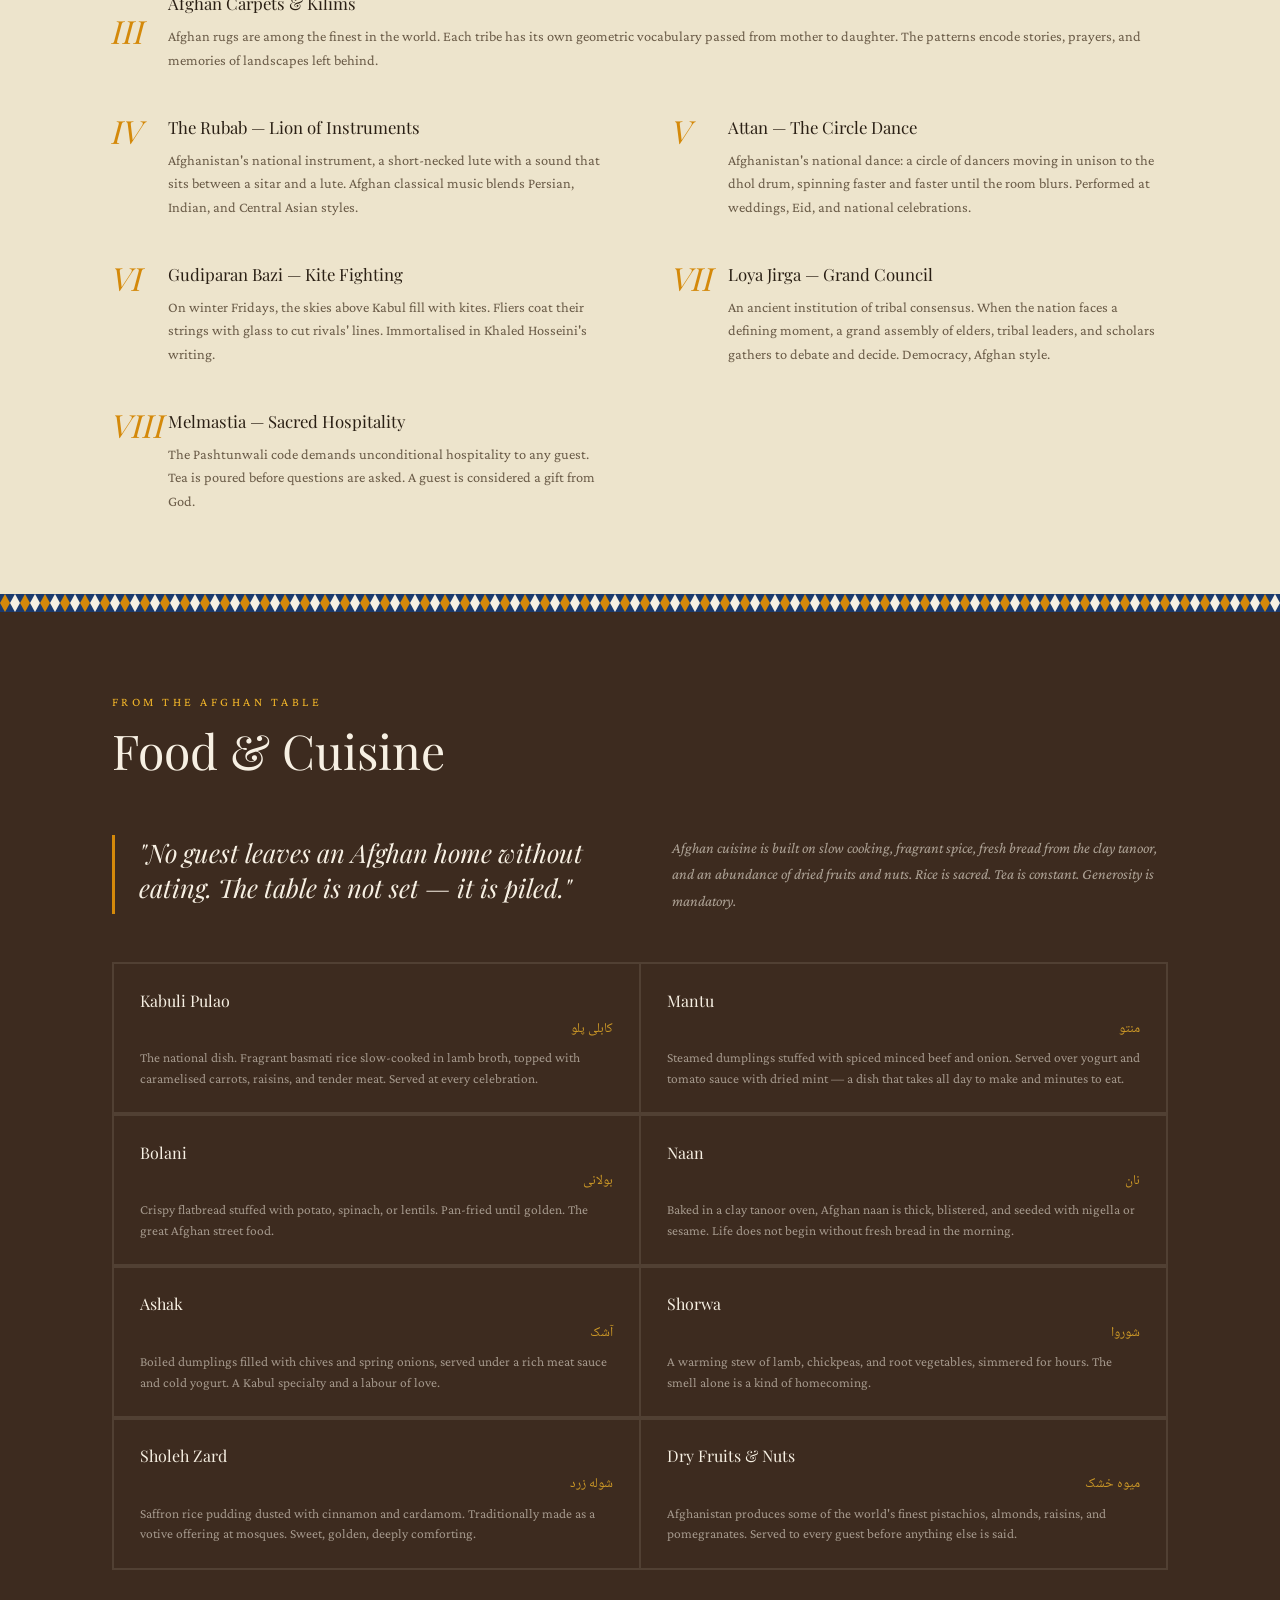
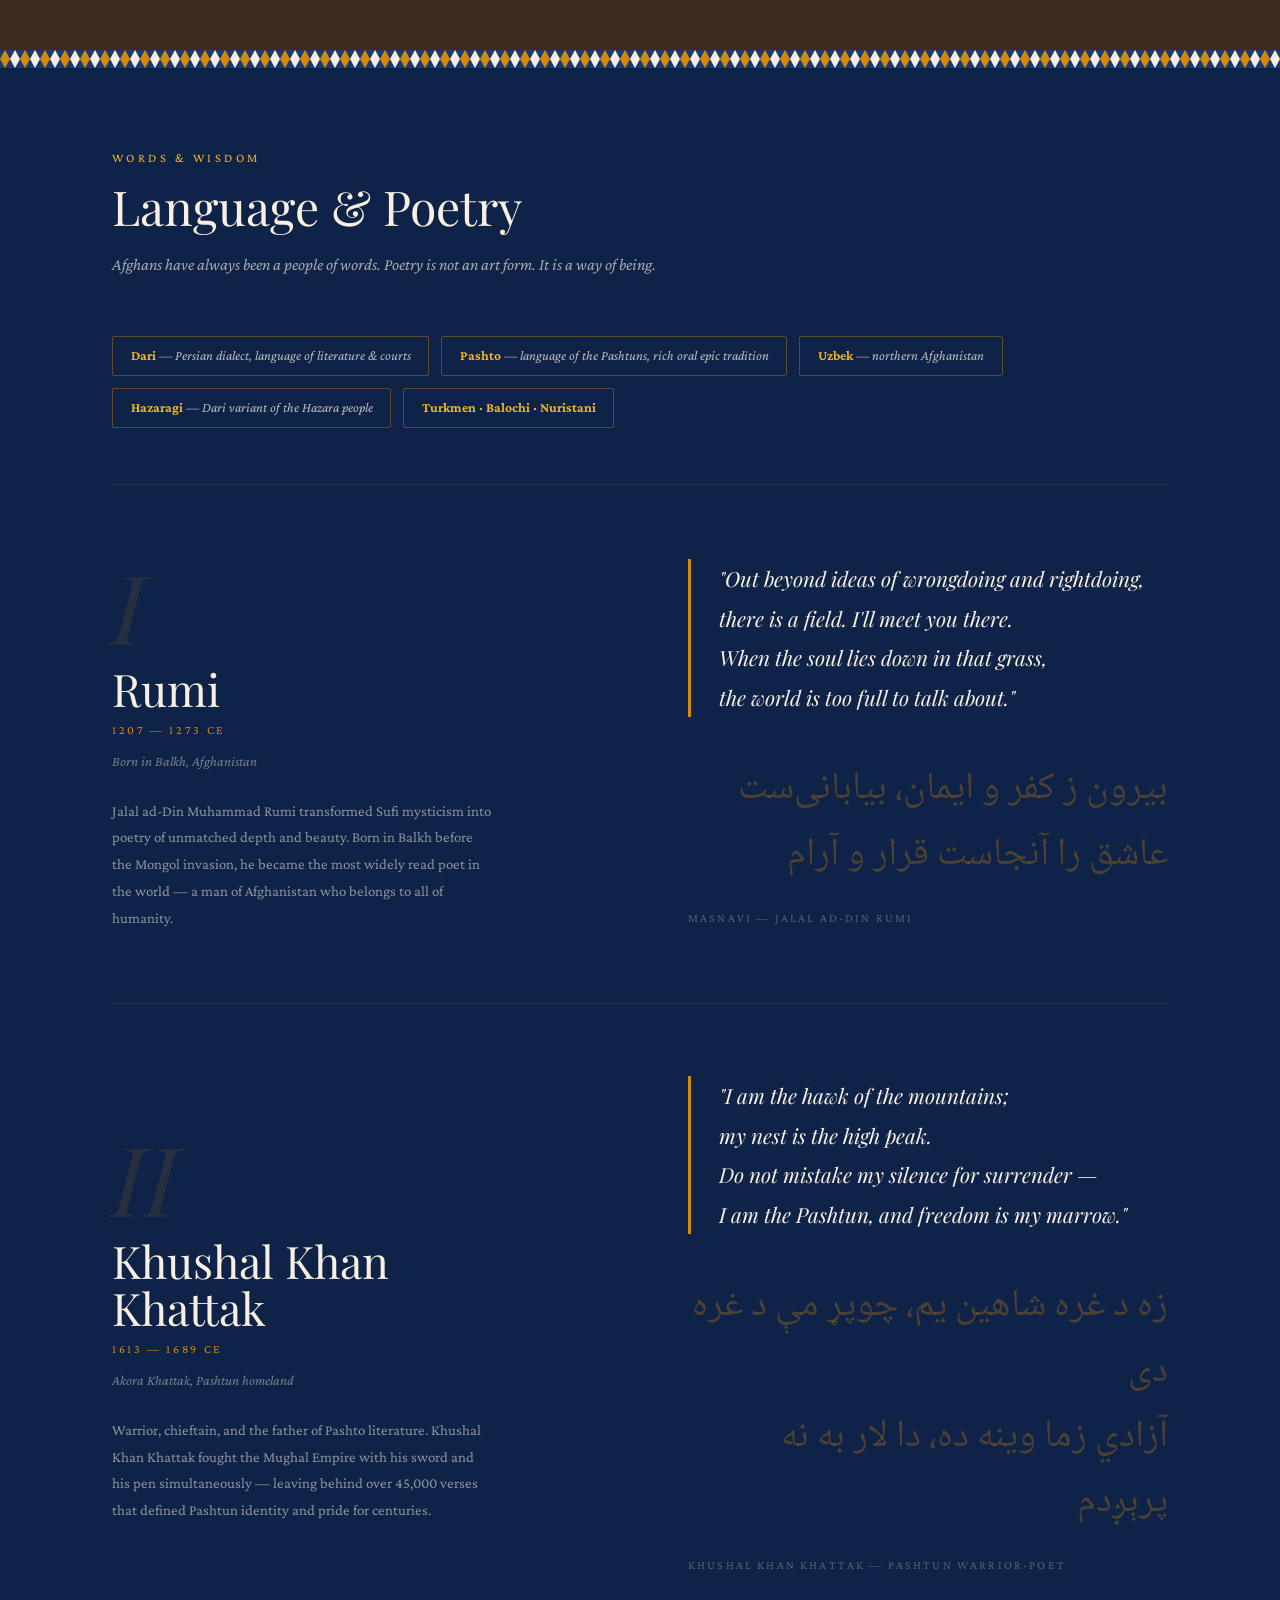
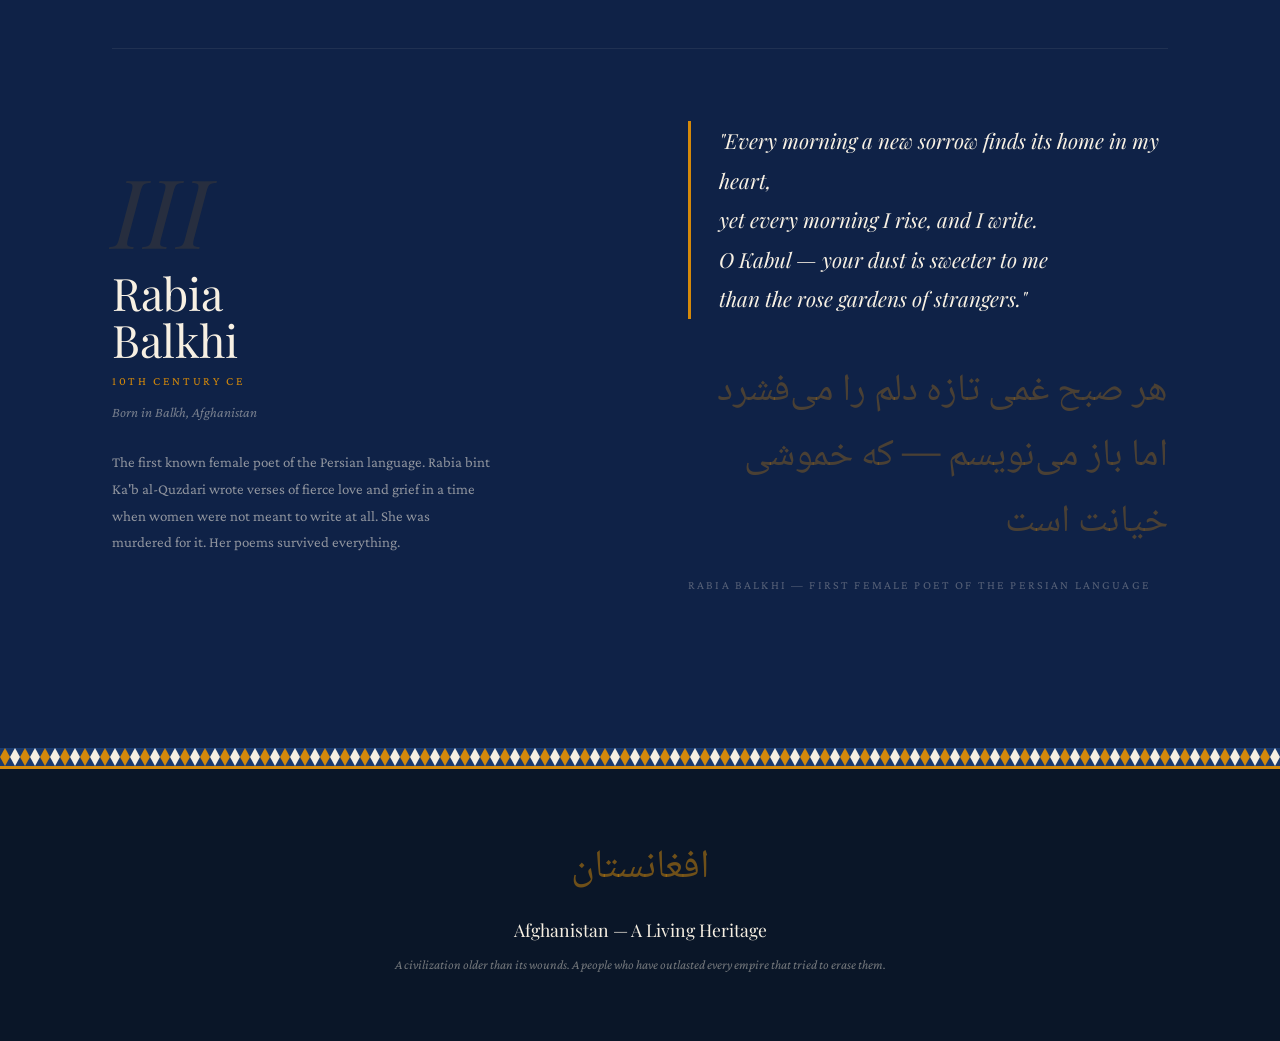
==== commit aad56023: "feat: personal homepage + major heritage page upgrade - index.html: new personal homepage for Nemat " ====
--- a/afghanistan.html
+++ b/afghanistan.html
@@ -10,9 +10,8 @@
 </head>
 <body>
 
-<!-- NAV -->
 <nav>
-  <a class="wordmark" href="index.html" lang="fa">افغانستان</a>
+  <a class="wordmark" href="index.html" lang="fa">نعمت</a>
   <button class="nav-toggle" id="navToggle" aria-label="Menu" aria-expanded="false">
     <span></span><span></span><span></span>
   </button>
@@ -25,10 +24,18 @@
   </ul>
 </nav>
 
-<!-- HERO -->
-<div class="hero" style="background-image: linear-gradient(to bottom, rgba(10,18,40,0.68) 0%, rgba(10,18,40,0.45) 45%, rgba(10,18,40,0.78) 100%), url('https://upload.wikimedia.org/wikipedia/commons/thumb/b/b2/Lake_in_National_park_in_Band-e_Amir%2C_Bamyan.JPG/1280px-Lake_in_National_park_in_Band-e_Amir%2C_Bamyan.JPG');">
+<!-- HERO: SLIDESHOW -->
+<div class="hero">
+  <div class="hero-slideshow" aria-hidden="true">
+    <div class="hero-slide active" style="background-image: url('https://upload.wikimedia.org/wikipedia/commons/thumb/b/b2/Lake_in_National_park_in_Band-e_Amir%2C_Bamyan.JPG/1280px-Lake_in_National_park_in_Band-e_Amir%2C_Bamyan.JPG'); background-position: center 60%;"></div>
+    <div class="hero-slide" style="background-image: url('https://upload.wikimedia.org/wikipedia/commons/thumb/a/a4/Friday_Mosque_in_Herat%2C_Afghanistan.jpg/1280px-Friday_Mosque_in_Herat%2C_Afghanistan.jpg');"></div>
+    <div class="hero-slide" style="background-image: url('https://upload.wikimedia.org/wikipedia/commons/thumb/2/22/Minaret_of_Jam_from_Hari_rud_bank.jpg/1280px-Minaret_of_Jam_from_Hari_rud_bank.jpg'); background-position: center 40%;"></div>
+    <div class="hero-slide" style="background-image: url('https://upload.wikimedia.org/wikipedia/commons/thumb/5/59/Rowza_Shrine_Hazrat_Ali_Mazar-e_Sharif_Afghanistan.jpg/1280px-Rowza_Shrine_Hazrat_Ali_Mazar-e_Sharif_Afghanistan.jpg');"></div>
+    <div class="hero-slide" style="background-image: url('https://upload.wikimedia.org/wikipedia/commons/thumb/1/16/Bamyan_Valley_in_2012.jpg/1280px-Bamyan_Valley_in_2012.jpg');"></div>
+  </div>
+  <div class="hero-overlay" aria-hidden="true"></div>
   <div class="hero-dari" lang="fa">افغانستان — سرزمین تمدن و میراث</div>
-  <h1>A land older than<br/><em>history</em> itself</h1>
+  <h1>A land older than<br /><em>history</em> itself</h1>
   <p class="hero-sub">At the crossroads of empires, poets, and caravans — Afghanistan has shaped the world for five thousand years.</p>
   <div class="flag-bar">
     <span class="bl"></span>
@@ -48,7 +55,6 @@
       <h2>History &amp; Geography</h2>
       <p class="intro">From Zoroaster's fire altars to the caravans of the Silk Road — Afghanistan has been at the centre of the human story since before writing existed.</p>
     </div>
-
     <div class="history-layout">
       <div class="timeline">
         <div class="tl-item">
@@ -82,33 +88,14 @@
           <p>Ahmad Shah Durrani united the Pashtun tribes at the Loya Jirga of Kandahar and founded the Durrani Empire — the foundation of the modern Afghan state, stretching from Khorasan to Kashmir.</p>
         </div>
       </div>
-
       <div class="geo-aside">
         <h3>By the Numbers</h3>
-        <div class="geo-stat">
-          <span class="val">652,000</span>
-          <span class="lbl">km² of mountains, deserts &amp; valleys</span>
-        </div>
-        <div class="geo-stat">
-          <span class="val">5,000+</span>
-          <span class="lbl">years of documented civilization</span>
-        </div>
-        <div class="geo-stat">
-          <span class="val">7,492 m</span>
-          <span class="lbl">Noshaq — highest peak</span>
-        </div>
-        <div class="geo-stat">
-          <span class="val">6</span>
-          <span class="lbl">borders: Iran, Pakistan, Tajikistan, Uzbekistan, Turkmenistan, China</span>
-        </div>
-        <div class="geo-stat">
-          <span class="val">Amu Darya</span>
-          <span class="lbl">the ancient Oxus river, northern border</span>
-        </div>
-        <div class="geo-stat">
-          <span class="val">Hindu Kush</span>
-          <span class="lbl">"Killer of Hindus" — the spine of the nation</span>
-        </div>
+        <div class="geo-stat"><span class="val">652,000</span><span class="lbl">km² of mountains, deserts &amp; valleys</span></div>
+        <div class="geo-stat"><span class="val">5,000+</span><span class="lbl">years of documented civilization</span></div>
+        <div class="geo-stat"><span class="val">7,492 m</span><span class="lbl">Noshaq — highest peak</span></div>
+        <div class="geo-stat"><span class="val">6</span><span class="lbl">borders: Iran, Pakistan, Tajikistan, Uzbekistan, Turkmenistan, China</span></div>
+        <div class="geo-stat"><span class="val">Amu Darya</span><span class="lbl">the ancient Oxus river, northern border</span></div>
+        <div class="geo-stat"><span class="val">Hindu Kush</span><span class="lbl">"Killer of Hindus" — the spine of the nation</span></div>
       </div>
     </div>
   </div>
@@ -125,59 +112,74 @@
   <span class="photo-break-caption">Ghor Province &mdash; 12th Century &mdash; UNESCO World Heritage</span>
 </div>
 
-<!-- CITIES -->
+<!-- CITIES: INTERACTIVE -->
 <div class="section-dark" id="cities">
   <div class="wrap">
     <div class="sh">
       <span class="kicker">Cities of Legend</span>
       <h2>Where History Made Its Home</h2>
-      <p class="intro">Each Afghan city carries within its walls centuries of memory — of conquest and renaissance, of poetry recited by candlelight and caravans leaving at dawn.</p>
-    </div>
-
-    <div class="cities-grid">
-      <div class="city-card">
-        <img class="city-img" src="https://upload.wikimedia.org/wikipedia/commons/thumb/5/5b/Kabul_Afghanistan%2C_place_where_I_live.jpg/640px-Kabul_Afghanistan%2C_place_where_I_live.jpg" alt="Kabul city view" loading="lazy" onerror="this.style.display='none'">
+      <p class="intro">Each Afghan city carries within its walls centuries of memory. Click any city to go deeper.</p>
+    </div>
+
+    <div class="cities-grid" id="citiesGrid">
+      <div class="city-card" data-city="kabul">
+        <img class="city-img" src="https://upload.wikimedia.org/wikipedia/commons/thumb/5/5b/Kabul_Afghanistan%2C_place_where_I_live.jpg/640px-Kabul_Afghanistan%2C_place_where_I_live.jpg" alt="Kabul" loading="lazy" onerror="this.style.display='none'">
         <div class="city-num">01</div>
         <h3>Kabul</h3>
         <div class="city-dari" lang="fa">کابل</div>
-        <p>Perched at 1,800m in a ring of mountains, Kabul has been a seat of power for the Kushans, Mughals, and Durranis. Babur, founder of the Mughal Empire, loved it so dearly he asked to be buried here.</p>
-      </div>
-      <div class="city-card">
+        <p>Perched at 1,800m in a ring of mountains, Kabul has been a seat of power for the Kushans, Mughals, and Durranis.</p>
+      </div>
+      <div class="city-card" data-city="herat">
         <img class="city-img" src="https://upload.wikimedia.org/wikipedia/commons/thumb/a/a4/Friday_Mosque_in_Herat%2C_Afghanistan.jpg/640px-Friday_Mosque_in_Herat%2C_Afghanistan.jpg" alt="Herat Friday Mosque" loading="lazy" onerror="this.style.display='none'">
         <div class="city-num">02</div>
         <h3>Herat</h3>
         <div class="city-dari" lang="fa">هرات</div>
-        <p>Called the "Pearl of Khorasan." Under the Timurids in the 15th century, Herat was one of the world's great cities of art and learning. Its Friday Mosque, begun in 1200, remains among Islam's most beautiful.</p>
-      </div>
-      <div class="city-card">
-        <img class="city-img" src="https://upload.wikimedia.org/wikipedia/commons/thumb/5/52/Mountains_in_Afghanistan.JPG/640px-Mountains_in_Afghanistan.JPG" alt="Kandahar region landscape" loading="lazy" onerror="this.style.display='none'">
+        <p>Called the "Pearl of Khorasan." Under the Timurids in the 15th century, one of the world's great cities of art.</p>
+      </div>
+      <div class="city-card" data-city="kandahar">
+        <img class="city-img" src="https://upload.wikimedia.org/wikipedia/commons/thumb/5/52/Mountains_in_Afghanistan.JPG/640px-Mountains_in_Afghanistan.JPG" alt="Kandahar region" loading="lazy" onerror="this.style.display='none'">
         <div class="city-num">03</div>
         <h3>Kandahar</h3>
         <div class="city-dari" lang="fa">کندهار</div>
-        <p>The spiritual homeland of the Pashtuns and first capital of modern Afghanistan. Its pomegranates and grapes are renowned across Central Asia. Alexander himself founded a city here — Alexandria Arachosia.</p>
-      </div>
-      <div class="city-card">
-        <img class="city-img" src="https://upload.wikimedia.org/wikipedia/commons/thumb/5/59/Rowza_Shrine_Hazrat_Ali_Mazar-e_Sharif_Afghanistan.jpg/640px-Rowza_Shrine_Hazrat_Ali_Mazar-e_Sharif_Afghanistan.jpg" alt="Shrine of Hazrat Ali, Mazar-i-Sharif" loading="lazy" onerror="this.style.display='none'">
+        <p>The spiritual homeland of the Pashtuns and first capital of modern Afghanistan. Alexander founded a city here.</p>
+      </div>
+      <div class="city-card" data-city="mazar">
+        <img class="city-img" src="https://upload.wikimedia.org/wikipedia/commons/thumb/5/59/Rowza_Shrine_Hazrat_Ali_Mazar-e_Sharif_Afghanistan.jpg/640px-Rowza_Shrine_Hazrat_Ali_Mazar-e_Sharif_Afghanistan.jpg" alt="Shrine of Hazrat Ali" loading="lazy" onerror="this.style.display='none'">
         <div class="city-num">04</div>
         <h3>Mazar-i-Sharif</h3>
         <div class="city-dari" lang="fa">مزارشریف</div>
-        <p>The Blue City, named for the dazzling lapis-tiled Shrine of Hazrat Ali. Every spring at Nowruz, thousands of pilgrims gather here for the raising of the Janda — one of Afghanistan's most spectacular celebrations.</p>
-      </div>
-      <div class="city-card">
-        <img class="city-img" src="https://upload.wikimedia.org/wikipedia/commons/thumb/0/0e/Balkh_Afghanistan.jpg/640px-Balkh_Afghanistan.jpg" alt="Balkh ancient city" loading="lazy" onerror="this.style.display='none'">
+        <p>The Blue City, named for the dazzling lapis-tiled Shrine of Hazrat Ali. Home of the great Nowruz celebration.</p>
+      </div>
+      <div class="city-card" data-city="balkh">
+        <img class="city-img" src="https://upload.wikimedia.org/wikipedia/commons/thumb/1/16/Bamyan_Valley_in_2012.jpg/640px-Bamyan_Valley_in_2012.jpg" alt="Northern Afghanistan" loading="lazy" onerror="this.style.display='none'">
         <div class="city-num">05</div>
         <h3>Balkh</h3>
         <div class="city-dari" lang="fa">بلخ</div>
-        <p>Called "Mother of Cities" by Arab geographers. One of the oldest continuously inhabited places on earth. Zoroaster may have been born here. So was Rumi, before his family fled the Mongol advance westward.</p>
-      </div>
-      <div class="city-card">
+        <p>Called "Mother of Cities" by Arab geographers. One of the oldest continuously inhabited places on earth.</p>
+      </div>
+      <div class="city-card" data-city="bamiyan">
         <img class="city-img" src="https://upload.wikimedia.org/wikipedia/commons/thumb/1/16/Bamyan_Valley_in_2012.jpg/640px-Bamyan_Valley_in_2012.jpg" alt="Bamiyan Valley" loading="lazy" onerror="this.style.display='none'">
         <div class="city-num">06</div>
         <h3>Bamiyan</h3>
         <div class="city-dari" lang="fa">بامیان</div>
-        <p>A great Buddhist centre on the Silk Road, carved into the cliffs of the Hindu Kush. Two colossal Buddha statues — 53m and 35m tall — stood here for 1,500 years. The valley is now a UNESCO World Heritage Site.</p>
-      </div>
-    </div>
+        <p>A great Buddhist centre on the Silk Road. Two colossal Buddhas stood here for 1,500 years. Now UNESCO World Heritage.</p>
+      </div>
+    </div>
+
+    <!-- Expanded city panel -->
+    <div class="city-panel-wrap" id="cityPanel">
+      <div class="city-panel">
+        <img class="city-panel-img" id="cityPanelImg" src="" alt="">
+        <div class="city-panel-content">
+          <button class="city-panel-close" id="cityPanelClose">&#x2715; close</button>
+          <div class="city-panel-name" id="cityPanelName"></div>
+          <div class="city-panel-dari" id="cityPanelDari" lang="fa"></div>
+          <p class="city-panel-text" id="cityPanelText"></p>
+          <div class="city-panel-person" id="cityPanelPerson"></div>
+        </div>
+      </div>
+    </div>
+
   </div>
 </div>
 
@@ -200,17 +202,16 @@
       <h2>Culture &amp; the Afghan Way of Life</h2>
       <p class="intro">Melmastia — the sacred obligation of hospitality — is the thread that runs through everything. An Afghan will give their last piece of bread before letting a guest leave hungry.</p>
     </div>
-
     <div class="culture-grid">
       <div class="cult-item">
         <span class="marker">I</span>
         <div>
           <h3>Nowruz — Persian New Year</h3>
-          <p>Celebrated on the spring equinox, Nowruz is Afghanistan's most beloved holiday. Families prepare Haft-Mewa (seven fruits), visit shrines, and gather at the Mazar-i-Sharif shrine to witness the raising of the Janda flag.</p>
+          <p>Celebrated on the spring equinox, Nowruz is Afghanistan's most beloved holiday. Families prepare Haft-Mewa, visit shrines, and gather at Mazar-i-Sharif to witness the raising of the Janda flag.</p>
         </div>
       </div>
       <div class="cult-item-wide cult-item">
-        <img src="https://upload.wikimedia.org/wikipedia/commons/thumb/a/a5/Nowruz_Buzkashi_Match_in_Mazar_%285778260045%29.jpg/640px-Nowruz_Buzkashi_Match_in_Mazar_%285778260045%29.jpg" alt="Buzkashi match in Mazar-i-Sharif" loading="lazy" onerror="this.style.display='none'">
+        <img src="https://upload.wikimedia.org/wikipedia/commons/thumb/a/a5/Nowruz_Buzkashi_Match_in_Mazar_%285778260045%29.jpg/640px-Nowruz_Buzkashi_Match_in_Mazar_%285778260045%29.jpg" alt="Buzkashi match" loading="lazy" onerror="this.style.display='none'">
         <span class="marker">II</span>
         <div>
           <h3>Buzkashi — The National Sport</h3>
@@ -229,35 +230,35 @@
         <span class="marker">IV</span>
         <div>
           <h3>The Rubab — Lion of Instruments</h3>
-          <p>Afghanistan's national instrument, a short-necked lute with a sound that sits between a sitar and a lute. Afghan classical music blends Persian, Indian, and Central Asian styles and is inseparable from poetry recitation.</p>
+          <p>Afghanistan's national instrument, a short-necked lute with a sound that sits between a sitar and a lute. Afghan classical music blends Persian, Indian, and Central Asian styles.</p>
         </div>
       </div>
       <div class="cult-item">
         <span class="marker">V</span>
         <div>
           <h3>Attan — The Circle Dance</h3>
-          <p>Afghanistan's national dance: a circle of dancers moving in unison to the beat of the dhol drum, spinning faster and faster until the room blurs. Performed at weddings, Eid, and national celebrations.</p>
+          <p>Afghanistan's national dance: a circle of dancers moving in unison to the dhol drum, spinning faster and faster until the room blurs. Performed at weddings, Eid, and national celebrations.</p>
         </div>
       </div>
       <div class="cult-item">
         <span class="marker">VI</span>
         <div>
           <h3>Gudiparan Bazi — Kite Fighting</h3>
-          <p>On winter Fridays, the skies above Kabul fill with kites. Fliers coat their strings with glass to cut rivals' lines — and the children race through the streets to catch the fallen kite. Immortalised in Khaled Hosseini's writing.</p>
+          <p>On winter Fridays, the skies above Kabul fill with kites. Fliers coat their strings with glass to cut rivals' lines. Immortalised in Khaled Hosseini's writing.</p>
         </div>
       </div>
       <div class="cult-item">
         <span class="marker">VII</span>
         <div>
           <h3>Loya Jirga — Grand Council</h3>
-          <p>An ancient institution of tribal consensus. When the nation faces a defining moment, a grand assembly of elders, tribal leaders, and scholars gathers to debate and decide. Democracy, Afghan style, for centuries.</p>
+          <p>An ancient institution of tribal consensus. When the nation faces a defining moment, a grand assembly of elders, tribal leaders, and scholars gathers to debate and decide. Democracy, Afghan style.</p>
         </div>
       </div>
       <div class="cult-item">
         <span class="marker">VIII</span>
         <div>
           <h3>Melmastia — Sacred Hospitality</h3>
-          <p>The Pashtunwali code demands unconditional hospitality to any guest. Tea is poured before questions are asked. Meals are shared before business is discussed. A guest is considered a gift from God.</p>
+          <p>The Pashtunwali code demands unconditional hospitality to any guest. Tea is poured before questions are asked. A guest is considered a gift from God.</p>
         </div>
       </div>
     </div>
@@ -273,63 +274,28 @@
       <span class="kicker">From the Afghan Table</span>
       <h2>Food &amp; Cuisine</h2>
     </div>
-
     <div class="food-intro-layout">
       <p class="food-quote">"No guest leaves an Afghan home without eating. The table is not set — it is piled."</p>
       <p style="color:rgba(247,240,227,0.6); font-style:italic; font-size:0.95rem; align-self:center;">
-        Afghan cuisine is built on slow cooking, fragrant spice, fresh bread from the clay tanoor,
-        and an abundance of dried fruits and nuts. Rice is sacred. Tea is constant. Generosity is mandatory.
+        Afghan cuisine is built on slow cooking, fragrant spice, fresh bread from the clay tanoor, and an abundance of dried fruits and nuts. Rice is sacred. Tea is constant. Generosity is mandatory.
       </p>
     </div>
-
     <div class="food-list">
       <div class="food-row">
-        <div class="food-item">
-          <h4>Kabuli Pulao</h4>
-          <div class="dari" lang="fa">کابلی پلو</div>
-          <p>The national dish. Fragrant basmati rice slow-cooked in lamb broth, topped with caramelised carrots, raisins, and tender meat. Served at every celebration.</p>
-        </div>
-        <div class="food-item">
-          <h4>Mantu</h4>
-          <div class="dari" lang="fa">منتو</div>
-          <p>Steamed dumplings stuffed with spiced minced beef and onion. Served over yogurt and tomato sauce with dried mint — a dish that takes all day to make and minutes to eat.</p>
-        </div>
+        <div class="food-item"><h4>Kabuli Pulao</h4><div class="dari" lang="fa">کابلی پلو</div><p>The national dish. Fragrant basmati rice slow-cooked in lamb broth, topped with caramelised carrots, raisins, and tender meat. Served at every celebration.</p></div>
+        <div class="food-item"><h4>Mantu</h4><div class="dari" lang="fa">منتو</div><p>Steamed dumplings stuffed with spiced minced beef and onion. Served over yogurt and tomato sauce with dried mint — a dish that takes all day to make and minutes to eat.</p></div>
       </div>
       <div class="food-row">
-        <div class="food-item">
-          <h4>Bolani</h4>
-          <div class="dari" lang="fa">بولانی</div>
-          <p>Crispy flatbread stuffed with potato, spinach, or lentils. Pan-fried until golden, eaten with yogurt or chutney. The great Afghan street food.</p>
-        </div>
-        <div class="food-item">
-          <h4>Naan</h4>
-          <div class="dari" lang="fa">نان</div>
-          <p>Baked in a clay tanoor oven, Afghan naan is thick, blistered, and seeded with nigella or sesame. Life does not begin without fresh bread in the morning.</p>
-        </div>
+        <div class="food-item"><h4>Bolani</h4><div class="dari" lang="fa">بولانی</div><p>Crispy flatbread stuffed with potato, spinach, or lentils. Pan-fried until golden. The great Afghan street food.</p></div>
+        <div class="food-item"><h4>Naan</h4><div class="dari" lang="fa">نان</div><p>Baked in a clay tanoor oven, Afghan naan is thick, blistered, and seeded with nigella or sesame. Life does not begin without fresh bread in the morning.</p></div>
       </div>
       <div class="food-row">
-        <div class="food-item">
-          <h4>Ashak</h4>
-          <div class="dari" lang="fa">آشک</div>
-          <p>Boiled dumplings filled with chives and spring onions, served under a rich meat sauce and cold yogurt. A Kabul specialty and a labour of love.</p>
-        </div>
-        <div class="food-item">
-          <h4>Shorwa</h4>
-          <div class="dari" lang="fa">شوروا</div>
-          <p>A warming stew of lamb, chickpeas, and root vegetables, simmered for hours until the broth thickens. The smell alone is a kind of homecoming.</p>
-        </div>
+        <div class="food-item"><h4>Ashak</h4><div class="dari" lang="fa">آشک</div><p>Boiled dumplings filled with chives and spring onions, served under a rich meat sauce and cold yogurt. A Kabul specialty and a labour of love.</p></div>
+        <div class="food-item"><h4>Shorwa</h4><div class="dari" lang="fa">شوروا</div><p>A warming stew of lamb, chickpeas, and root vegetables, simmered for hours. The smell alone is a kind of homecoming.</p></div>
       </div>
       <div class="food-row">
-        <div class="food-item">
-          <h4>Sholeh Zard</h4>
-          <div class="dari" lang="fa">شوله زرد</div>
-          <p>Saffron rice pudding dusted with cinnamon and cardamom. Traditionally made as a votive offering at mosques. Sweet, golden, and deeply comforting.</p>
-        </div>
-        <div class="food-item">
-          <h4>Dry Fruits &amp; Nuts</h4>
-          <div class="dari" lang="fa">میوه خشک</div>
-          <p>Afghanistan produces some of the world's finest pistachios, almonds, raisins, and pomegranates. Served to every guest the moment they sit down — before anything else is said.</p>
-        </div>
+        <div class="food-item"><h4>Sholeh Zard</h4><div class="dari" lang="fa">شوله زرد</div><p>Saffron rice pudding dusted with cinnamon and cardamom. Traditionally made as a votive offering at mosques. Sweet, golden, deeply comforting.</p></div>
+        <div class="food-item"><h4>Dry Fruits &amp; Nuts</h4><div class="dari" lang="fa">میوه خشک</div><p>Afghanistan produces some of the world's finest pistachios, almonds, raisins, and pomegranates. Served to every guest before anything else is said.</p></div>
       </div>
     </div>
   </div>
@@ -337,13 +303,13 @@
 
 <div class="carpet-border"></div>
 
-<!-- POETRY & LANGUAGE -->
+<!-- POETRY: REDESIGNED -->
 <div class="section-dark" id="poetry">
   <div class="wrap">
     <div class="sh">
       <span class="kicker">Words &amp; Wisdom</span>
       <h2>Language &amp; Poetry</h2>
-      <p class="intro">Afghans have always been a people of words. Two great literary languages — Dari and Pashto — carry a tradition thousands of years old. Poetry is not an art form. It is a way of being.</p>
+      <p class="intro">Afghans have always been a people of words. Poetry is not an art form. It is a way of being.</p>
     </div>
 
     <div class="lang-row">
@@ -354,53 +320,83 @@
       <span class="lang-pill"><strong>Turkmen · Balochi · Nuristani</strong></span>
     </div>
 
-    <div class="poem-block">
-      <blockquote>
-        "Out beyond ideas of wrongdoing and rightdoing,<br/>
-        there is a field. I'll meet you there.<br/>
-        When the soul lies down in that grass,<br/>
-        the world is too full to talk about."
-      </blockquote>
-      <div class="arabic" lang="fa">
-        بیرون ز کفر و ایمان، بیابانی‌ست<br/>
-        عاشق را آنجاست قرار و آرام
-      </div>
-      <cite>Jalal ad-Din Rumi — Born in Balkh, Afghanistan, 1207 CE</cite>
-    </div>
-
-    <div class="poem-block">
-      <blockquote>
-        "I am the hawk of the mountains;<br/>
-        my nest is the high peak.<br/>
-        Do not mistake my silence for surrender —<br/>
-        I am the Pashtun, and freedom is my marrow."
-      </blockquote>
-      <div class="arabic" lang="ps">
-        زه د غره شاهین یم، چوپړ مې د غره دی<br/>
-        آزادي زما وینه ده، دا لار به نه پرېږدم
-      </div>
-      <cite>Khushal Khan Khattak — Pashtun Warrior-Poet, 1613–1689</cite>
-    </div>
-
-    <div class="poem-block">
-      <blockquote>
-        "Every morning a new sorrow finds its home in my heart,<br/>
-        yet every morning I rise, and I write.<br/>
-        O Kabul — your dust is sweeter to me<br/>
-        than the rose gardens of strangers."
-      </blockquote>
-      <div class="arabic" lang="fa">
-        هر صبح غمی تازه دلم را می‌فشرد<br/>
-        اما باز می‌نویسم — که خموشی خیانت است
-      </div>
-      <cite>Rabia Balkhi — First female poet of the Persian language, born in Balkh</cite>
-    </div>
+    <!-- Poet I: Rumi -->
+    <div class="poet-grid">
+      <div class="poet-meta">
+        <div class="poet-num">I</div>
+        <h2 class="poet-name">Rumi</h2>
+        <div class="poet-dates">1207 — 1273 CE</div>
+        <div class="poet-origin">Born in Balkh, Afghanistan</div>
+        <p class="poet-bio">Jalal ad-Din Muhammad Rumi transformed Sufi mysticism into poetry of unmatched depth and beauty. Born in Balkh before the Mongol invasion, he became the most widely read poet in the world — a man of Afghanistan who belongs to all of humanity.</p>
+      </div>
+      <div class="poet-verse">
+        <blockquote>
+          "Out beyond ideas of wrongdoing and rightdoing,<br>
+          there is a field. I'll meet you there.<br>
+          When the soul lies down in that grass,<br>
+          the world is too full to talk about."
+        </blockquote>
+        <div class="poet-script-large" lang="fa">
+          بیرون ز کفر و ایمان، بیابانی‌ست<br>
+          عاشق را آنجاست قرار و آرام
+        </div>
+        <span class="poet-cite">Masnavi — Jalal ad-Din Rumi</span>
+      </div>
+    </div>
+
+    <!-- Poet II: Khushal Khan Khattak -->
+    <div class="poet-grid">
+      <div class="poet-meta">
+        <div class="poet-num">II</div>
+        <h2 class="poet-name">Khushal Khan<br>Khattak</h2>
+        <div class="poet-dates">1613 — 1689 CE</div>
+        <div class="poet-origin">Akora Khattak, Pashtun homeland</div>
+        <p class="poet-bio">Warrior, chieftain, and the father of Pashto literature. Khushal Khan Khattak fought the Mughal Empire with his sword and his pen simultaneously — leaving behind over 45,000 verses that defined Pashtun identity and pride for centuries.</p>
+      </div>
+      <div class="poet-verse">
+        <blockquote>
+          "I am the hawk of the mountains;<br>
+          my nest is the high peak.<br>
+          Do not mistake my silence for surrender —<br>
+          I am the Pashtun, and freedom is my marrow."
+        </blockquote>
+        <div class="poet-script-large" lang="ps">
+          زه د غره شاهین یم، چوپړ مې د غره دی<br>
+          آزادي زما وینه ده، دا لار به نه پرېږدم
+        </div>
+        <span class="poet-cite">Khushal Khan Khattak — Pashtun Warrior-Poet</span>
+      </div>
+    </div>
+
+    <!-- Poet III: Rabia Balkhi -->
+    <div class="poet-grid">
+      <div class="poet-meta">
+        <div class="poet-num">III</div>
+        <h2 class="poet-name">Rabia<br>Balkhi</h2>
+        <div class="poet-dates">10th Century CE</div>
+        <div class="poet-origin">Born in Balkh, Afghanistan</div>
+        <p class="poet-bio">The first known female poet of the Persian language. Rabia bint Ka'b al-Quzdari wrote verses of fierce love and grief in a time when women were not meant to write at all. She was murdered for it. Her poems survived everything.</p>
+      </div>
+      <div class="poet-verse">
+        <blockquote>
+          "Every morning a new sorrow finds its home in my heart,<br>
+          yet every morning I rise, and I write.<br>
+          O Kabul — your dust is sweeter to me<br>
+          than the rose gardens of strangers."
+        </blockquote>
+        <div class="poet-script-large" lang="fa">
+          هر صبح غمی تازه دلم را می‌فشرد<br>
+          اما باز می‌نویسم — که خموشی خیانت است
+        </div>
+        <span class="poet-cite">Rabia Balkhi — First female poet of the Persian language</span>
+      </div>
+    </div>
+
   </div>
 </div>
 
 <div class="carpet-border invert"></div>
 
-<!-- FOOTER -->
 <footer>
   <div class="footer-dari" lang="fa">افغانستان</div>
   <div class="footer-title">Afghanistan — A Living Heritage</div>
@@ -408,7 +404,7 @@
 </footer>
 
 <script>
-  // ── Hamburger toggle ──────────────────────
+  // ── Hamburger ─────────────────────────────
   const toggle = document.getElementById('navToggle');
   const menu = document.getElementById('navMenu');
 
@@ -418,7 +414,6 @@
     toggle.setAttribute('aria-expanded', open);
   });
 
-  // Close menu when a link is clicked
   menu.querySelectorAll('a').forEach(a => {
     a.addEventListener('click', () => {
       menu.classList.remove('open');
@@ -427,27 +422,120 @@
     });
   });
 
-  // ── Active nav link on scroll ─────────────
+  // ── Active nav on scroll ──────────────────
   const sections = document.querySelectorAll('div[id], section[id]');
-  const navLinks = document.querySelectorAll('#navMenu a');
+  const navLinks = document.querySelectorAll('#navMenu a[href^="#"]');
 
   const observer = new IntersectionObserver(entries => {
     entries.forEach(entry => {
       if (entry.isIntersecting) {
         navLinks.forEach(link => {
-          link.classList.toggle(
-            'active',
-            link.getAttribute('href') === '#' + entry.target.id
-          );
+          link.classList.toggle('active', link.getAttribute('href') === '#' + entry.target.id);
         });
       }
     });
-  }, {
-    rootMargin: '-20% 0px -60% 0px',
-    threshold: 0
+  }, { rootMargin: '-20% 0px -60% 0px', threshold: 0 });
+
+  sections.forEach(s => observer.observe(s));
+
+  // ── Hero slideshow ────────────────────────
+  const slides = document.querySelectorAll('.hero-slide');
+  let currentSlide = 0;
+
+  setInterval(() => {
+    slides[currentSlide].classList.remove('active');
+    currentSlide = (currentSlide + 1) % slides.length;
+    slides[currentSlide].classList.add('active');
+  }, 5000);
+
+  // ── Interactive cities ────────────────────
+  const cityData = {
+    kabul: {
+      name: 'Kabul',
+      dari: 'کابل',
+      img: 'https://upload.wikimedia.org/wikipedia/commons/thumb/5/5b/Kabul_Afghanistan%2C_place_where_I_live.jpg/800px-Kabul_Afghanistan%2C_place_where_I_live.jpg',
+      text: 'Kabul has been a seat of power for over 3,500 years, perched at 1,800 metres in a ring of mountains. The Mughal Emperor Babur loved it so completely that he asked to be buried here — "If there is a paradise on earth, it is here, it is here, it is here." The Kabul River has witnessed every empire that came, and every empire that left.',
+      person: 'Babur, founder of the Mughal Empire — buried in Kabul by his own request'
+    },
+    herat: {
+      name: 'Herat',
+      dari: 'هرات',
+      img: 'https://upload.wikimedia.org/wikipedia/commons/thumb/a/a4/Friday_Mosque_in_Herat%2C_Afghanistan.jpg/800px-Friday_Mosque_in_Herat%2C_Afghanistan.jpg',
+      text: 'Called the "Pearl of Khorasan," Herat under the Timurid dynasty (15th century) was one of the most refined cities on earth — rivalling Florence in its patronage of art, calligraphy, and architecture. The master miniaturist Bihzad worked here. The Friday Mosque, begun in 1200, remains one of Islam\'s most beautiful buildings.',
+      person: 'Kamal ud-Din Bihzad — the greatest miniature painter of the Islamic world, court artist of Herat'
+    },
+    kandahar: {
+      name: 'Kandahar',
+      dari: 'کندهار',
+      img: 'https://upload.wikimedia.org/wikipedia/commons/thumb/5/52/Mountains_in_Afghanistan.JPG/800px-Mountains_in_Afghanistan.JPG',
+      text: 'The spiritual heartland of the Pashtuns, Kandahar is one of the oldest cities in the world. Alexander the Great founded Alexandria Arachosia here in 330 BCE. In 1747, Ahmad Shah Durrani was crowned here at a Loya Jirga — founding modern Afghanistan. Its pomegranates, grapes, and melons have been famous across Central Asia for millennia.',
+      person: 'Ahmad Shah Durrani — founder of modern Afghanistan, crowned in Kandahar, 1747'
+    },
+    mazar: {
+      name: 'Mazar-i-Sharif',
+      dari: 'مزارشریف',
+      img: 'https://upload.wikimedia.org/wikipedia/commons/thumb/5/59/Rowza_Shrine_Hazrat_Ali_Mazar-e_Sharif_Afghanistan.jpg/800px-Rowza_Shrine_Hazrat_Ali_Mazar-e_Sharif_Afghanistan.jpg',
+      text: 'The Blue City, named for the breathtaking lapis-tiled Shrine of Hazrat Ali, cousin and son-in-law of the Prophet Muhammad. Every spring at Nowruz, tens of thousands of pilgrims flood the city for the raising of the Janda — a sacred banner that, according to tradition, if raised smoothly, foretells a good year for Afghanistan.',
+      person: 'Shrine of Hazrat Ali — one of the holiest sites in Central Asian Islam'
+    },
+    balkh: {
+      name: 'Balkh',
+      dari: 'بلخ',
+      img: 'https://upload.wikimedia.org/wikipedia/commons/thumb/b/b2/Lake_in_National_park_in_Band-e_Amir%2C_Bamyan.JPG/800px-Lake_in_National_park_in_Band-e_Amir%2C_Bamyan.JPG',
+      text: 'Called "Mother of Cities" by Arab geographers, Balkh may be the oldest continuously inhabited city on earth. It was the birthplace of Zoroastrianism. In 1207 CE, a boy named Jalal ad-Din Muhammad was born here — he would become Rumi. His family fled the approaching Mongol armies when he was still a child, never to return. Balkh was levelled. The poetry survived.',
+      person: 'Jalal ad-Din Rumi — born in Balkh, 1207 CE; became the most widely read poet in history'
+    },
+    bamiyan: {
+      name: 'Bamiyan',
+      dari: 'بامیان',
+      img: 'https://upload.wikimedia.org/wikipedia/commons/thumb/1/16/Bamyan_Valley_in_2012.jpg/800px-Bamyan_Valley_in_2012.jpg',
+      text: 'A great Buddhist centre on the Silk Road for over a thousand years, carved into the cliffs of the Hindu Kush. Two colossal standing Buddhas — 53 metres and 35 metres tall — presided over the valley from the 6th century until 2001. The empty niches remain. Nearby, the six cobalt lakes of Band-e-Amir are among the most beautiful landscapes on earth.',
+      person: 'UNESCO World Heritage Site — the Buddhas of Bamiyan and Band-e-Amir National Park'
+    }
+  };
+
+  const panel = document.getElementById('cityPanel');
+  const panelImg = document.getElementById('cityPanelImg');
+  const panelName = document.getElementById('cityPanelName');
+  const panelDari = document.getElementById('cityPanelDari');
+  const panelText = document.getElementById('cityPanelText');
+  const panelPerson = document.getElementById('cityPanelPerson');
+  const panelClose = document.getElementById('cityPanelClose');
+  let activeCard = null;
+
+  document.querySelectorAll('.city-card').forEach(card => {
+    card.addEventListener('click', () => {
+      const key = card.dataset.city;
+      const data = cityData[key];
+
+      if (activeCard === card && panel.classList.contains('open')) {
+        closePanel();
+        return;
+      }
+
+      if (activeCard) activeCard.classList.remove('active');
+      activeCard = card;
+      card.classList.add('active');
+
+      panelImg.src = data.img;
+      panelImg.alt = data.name;
+      panelName.textContent = data.name;
+      panelDari.textContent = data.dari;
+      panelText.textContent = data.text;
+      panelPerson.textContent = data.person;
+
+      panel.classList.add('open');
+      panel.scrollIntoView({ behavior: 'smooth', block: 'nearest' });
+    });
   });
 
-  sections.forEach(s => observer.observe(s));
+  panelClose.addEventListener('click', closePanel);
+
+  function closePanel() {
+    panel.classList.remove('open');
+    if (activeCard) activeCard.classList.remove('active');
+    activeCard = null;
+  }
 </script>
 </body>
 </html>
--- a/style.css
+++ b/style.css
@@ -9,16 +9,16 @@
 
 /* ─── PALETTE ────────────────────────────── */
 :root {
-  --lapis:        #1a3a6e; /* lapis lazuli — the stone of Afghanistan */
+  --lapis:        #1a3a6e;
   --lapis-dk:     #0f2247;
   --lapis-lt:     #2a5299;
-  --saffron:      #d4890a; /* saffron fields */
+  --saffron:      #d4890a;
   --saffron-lt:   #f0b429;
-  --pomegranate:  #a82c1a; /* pomegranate red */
-  --earth:        #8b5e3c; /* dried mud walls */
-  --cream:        #f7f0e3; /* undyed wool */
-  --parchment:    #ede4cc; /* old manuscripts */
-  --ink:          #2a1f14; /* walnut ink */
+  --pomegranate:  #a82c1a;
+  --earth:        #8b5e3c;
+  --cream:        #f7f0e3;
+  --parchment:    #ede4cc;
+  --ink:          #2a1f14;
   --smoke:        #6b5c48;
 }
 
@@ -32,7 +32,7 @@
   overflow-x: hidden;
 }
 
-/* ─── CARPET BORDER PATTERN ─────────────── */
+/* ─── CARPET BORDER ──────────────────────── */
 .carpet-border {
   width: 100%;
   height: 18px;
@@ -45,9 +45,7 @@
 /* ─── NAV ────────────────────────────────── */
 nav {
   position: fixed;
-  top: 0;
-  left: 0;
-  right: 0;
+  top: 0; left: 0; right: 0;
   z-index: 200;
   background: var(--lapis-dk);
   border-bottom: 3px solid var(--saffron);
@@ -91,7 +89,6 @@
   border-bottom-color: var(--saffron);
 }
 
-/* hamburger */
 .nav-toggle {
   display: none;
   flex-direction: column;
@@ -116,14 +113,10 @@
 
 @media (max-width: 700px) {
   nav { padding: 0 1.5rem; }
-
   .nav-toggle { display: flex; }
-
   nav ul {
     position: fixed;
-    top: 56px;
-    left: 0;
-    right: 0;
+    top: 56px; left: 0; right: 0;
     background: var(--lapis-dk);
     border-bottom: 3px solid var(--saffron);
     flex-direction: column;
@@ -133,28 +126,304 @@
     transition: transform 0.3s ease;
     z-index: 199;
   }
-
   nav ul.open { transform: translateY(0); }
-
-  nav ul li a {
-    display: block;
-    padding: 0.75rem 1.5rem;
-    font-size: 1rem;
-    border-bottom: none;
-  }
-
-  nav ul a.active {
-    color: var(--saffron-lt);
-    background: rgba(212,137,10,0.08);
-  }
-}
-
-/* ─── HERO ───────────────────────────────── */
+  nav ul li a { display: block; padding: 0.75rem 1.5rem; font-size: 1rem; border-bottom: none; }
+  nav ul a.active { background: rgba(212,137,10,0.08); }
+}
+
+/* ─── SECTION WRAPPERS ───────────────────── */
+.section-light { background: var(--cream); }
+.section-parch { background: var(--parchment); }
+.section-dark  { background: var(--lapis-dk); color: var(--cream); }
+.section-earth { background: #3d2b1f; color: var(--cream); }
+
+.wrap {
+  max-width: 1120px;
+  margin: 0 auto;
+  padding: 5rem 2rem;
+}
+
+/* ─── SECTION HEADER ─────────────────────── */
+.sh { display: flex; flex-direction: column; margin-bottom: 3.5rem; }
+
+.sh .kicker {
+  font-family: 'Crimson Pro', serif;
+  font-size: 0.78rem;
+  letter-spacing: 0.28em;
+  text-transform: uppercase;
+  color: var(--saffron);
+  margin-bottom: 0.6rem;
+}
+
+.sh h2 {
+  font-family: 'Playfair Display', serif;
+  font-size: clamp(2rem, 4vw, 3rem);
+  font-weight: 400;
+  line-height: 1.15;
+  max-width: 700px;
+}
+
+.section-dark .sh .kicker,
+.section-earth .sh .kicker { color: var(--saffron-lt); }
+
+.section-dark .sh h2,
+.section-earth .sh h2 { color: var(--cream); }
+
+.sh .intro {
+  margin-top: 1rem;
+  max-width: 580px;
+  font-size: 1.05rem;
+  font-style: italic;
+  color: var(--smoke);
+}
+
+.section-dark .sh .intro,
+.section-earth .sh .intro { color: rgba(247,240,227,0.65); }
+
+/* ─── FOOTER ─────────────────────────────── */
+footer {
+  background: #0a1628;
+  border-top: 3px solid var(--saffron);
+  text-align: center;
+  padding: 4rem 2rem;
+  color: rgba(247,240,227,0.45);
+}
+
+footer .footer-dari {
+  font-family: 'Noto Naskh Arabic', serif;
+  font-size: 2.5rem;
+  color: rgba(212,137,10,0.5);
+  direction: rtl;
+  margin-bottom: 0.75rem;
+}
+
+footer .footer-title {
+  font-family: 'Playfair Display', serif;
+  font-size: 1.1rem;
+  color: var(--cream);
+  margin-bottom: 0.5rem;
+}
+
+footer p { font-size: 0.82rem; font-style: italic; }
+
+/* ─── RESPONSIVE BASE ────────────────────── */
+@media (max-width: 768px) {
+  .wrap { padding: 3.5rem 1.25rem; }
+}
+
+@media (max-width: 480px) {
+  body { font-size: 16px; }
+  .wrap { padding: 2.5rem 1rem; }
+  footer { padding: 2.5rem 1rem; }
+}
+
+
+/* ════════════════════════════════════════════
+   PERSONAL HOMEPAGE (index.html)
+   ════════════════════════════════════════════ */
+
+/* ─── HOME HERO ──────────────────────────── */
+.ph-hero {
+  min-height: 100vh;
+  background: var(--lapis-dk);
+  display: flex;
+  align-items: center;
+  padding: 7rem 2rem 5rem;
+  position: relative;
+  overflow: hidden;
+}
+
+.ph-hero-bg {
+  position: absolute;
+  right: -2%;
+  top: 50%;
+  transform: translateY(-50%);
+  font-family: 'Noto Naskh Arabic', serif;
+  font-size: clamp(14rem, 26vw, 28rem);
+  color: rgba(212,137,10,0.055);
+  line-height: 1;
+  direction: rtl;
+  pointer-events: none;
+  user-select: none;
+  white-space: nowrap;
+}
+
+.ph-hero-inner {
+  max-width: 1120px;
+  margin: 0 auto;
+  width: 100%;
+  position: relative;
+  z-index: 2;
+}
+
+.ph-eyebrow {
+  font-family: 'Noto Naskh Arabic', serif;
+  font-size: 1.4rem;
+  color: rgba(240,180,41,0.7);
+  direction: rtl;
+  display: block;
+  margin-bottom: 0.75rem;
+}
+
+.ph-name {
+  font-family: 'Playfair Display', serif;
+  font-size: clamp(4.5rem, 11vw, 10rem);
+  font-weight: 400;
+  color: var(--cream);
+  line-height: 1;
+  margin-bottom: 1.75rem;
+}
+
+.ph-tagline {
+  font-family: 'Crimson Pro', serif;
+  font-size: clamp(1.1rem, 1.8vw, 1.35rem);
+  font-style: italic;
+  color: rgba(247,240,227,0.55);
+  max-width: 460px;
+  margin-bottom: 3rem;
+  line-height: 1.75;
+}
+
+.ph-ctas { display: flex; gap: 1rem; flex-wrap: wrap; }
+
+.ph-cta-primary {
+  display: inline-block;
+  padding: 0.8rem 2.2rem;
+  background: var(--saffron);
+  color: var(--ink);
+  font-family: 'Crimson Pro', serif;
+  font-size: 0.85rem;
+  font-weight: 600;
+  letter-spacing: 0.12em;
+  text-transform: uppercase;
+  text-decoration: none;
+  transition: background 0.2s;
+}
+
+.ph-cta-primary:hover { background: var(--saffron-lt); }
+
+.ph-cta-secondary {
+  display: inline-block;
+  padding: 0.8rem 2.2rem;
+  border: 1px solid rgba(247,240,227,0.22);
+  color: rgba(247,240,227,0.6);
+  font-family: 'Crimson Pro', serif;
+  font-size: 0.85rem;
+  letter-spacing: 0.12em;
+  text-transform: uppercase;
+  text-decoration: none;
+  transition: border-color 0.2s, color 0.2s;
+}
+
+.ph-cta-secondary:hover { border-color: var(--saffron); color: var(--saffron-lt); }
+
+/* ─── HOME ABOUT ─────────────────────────── */
+.ph-about-layout {
+  display: grid;
+  grid-template-columns: 1fr 240px;
+  gap: 6rem;
+  align-items: start;
+}
+
+.ph-about-text p {
+  font-size: 1.05rem;
+  color: var(--smoke);
+  max-width: 560px;
+  margin-bottom: 1.25rem;
+  line-height: 1.85;
+}
+
+.ph-stats { display: flex; flex-direction: column; }
+
+.ph-stat {
+  padding: 1.4rem 0;
+  border-bottom: 1px solid var(--parchment);
+}
+
+.ph-stat-val {
+  font-family: 'Playfair Display', serif;
+  font-size: 1.7rem;
+  color: var(--lapis);
+  line-height: 1.1;
+  margin-bottom: 0.2rem;
+}
+
+.ph-stat-lbl {
+  font-size: 0.75rem;
+  letter-spacing: 0.2em;
+  text-transform: uppercase;
+  color: var(--smoke);
+}
+
+/* ─── HOME PROJECTS ──────────────────────── */
+.ph-projects {
+  display: grid;
+  grid-template-columns: 2fr 1fr;
+  gap: 1.5rem;
+}
+
+.ph-project-card {
+  display: block;
+  padding: 2.5rem;
+  border: 1px solid rgba(247,240,227,0.1);
+  text-decoration: none;
+  transition: border-color 0.25s, background 0.25s;
+  position: relative;
+}
+
+.ph-project-card:not(.ph-project-soon):hover {
+  border-color: rgba(212,137,10,0.45);
+  background: rgba(212,137,10,0.04);
+}
+
+.ph-project-label {
+  font-family: 'Crimson Pro', serif;
+  font-size: 0.72rem;
+  letter-spacing: 0.26em;
+  text-transform: uppercase;
+  color: var(--saffron);
+  margin-bottom: 1rem;
+}
+
+.ph-project-card h3 {
+  font-family: 'Playfair Display', serif;
+  font-size: 1.4rem;
+  font-weight: 400;
+  color: var(--cream);
+  margin-bottom: 0.75rem;
+  line-height: 1.25;
+}
+
+.ph-project-card p {
+  font-size: 0.88rem;
+  color: rgba(247,240,227,0.48);
+  line-height: 1.7;
+  margin-bottom: 1.5rem;
+}
+
+.ph-project-arrow {
+  font-family: 'Crimson Pro', serif;
+  font-size: 0.8rem;
+  letter-spacing: 0.14em;
+  text-transform: uppercase;
+  color: var(--saffron-lt);
+}
+
+.ph-project-soon { opacity: 0.38; cursor: default; }
+
+@media (max-width: 768px) {
+  .ph-about-layout { grid-template-columns: 1fr; gap: 3rem; }
+  .ph-projects { grid-template-columns: 1fr; }
+}
+
+
+/* ════════════════════════════════════════════
+   HERITAGE PAGE (afghanistan.html)
+   ════════════════════════════════════════════ */
+
+/* ─── HERO SLIDESHOW ─────────────────────── */
 .hero {
   min-height: 100vh;
-  background-color: var(--lapis-dk);
-  background-size: cover;
-  background-position: center;
   display: flex;
   flex-direction: column;
   align-items: center;
@@ -162,7 +431,37 @@
   text-align: center;
   padding: 7rem 2rem 5rem;
   position: relative;
-}
+  overflow: hidden;
+}
+
+.hero-slideshow {
+  position: absolute;
+  inset: 0;
+  z-index: 0;
+}
+
+.hero-slide {
+  position: absolute;
+  inset: 0;
+  background-size: cover;
+  background-position: center;
+  opacity: 0;
+  transition: opacity 1.5s ease;
+}
+
+.hero-slide.active { opacity: 1; }
+
+.hero-overlay {
+  position: absolute;
+  inset: 0;
+  z-index: 1;
+  background: linear-gradient(to bottom,
+    rgba(10,18,40,0.65) 0%,
+    rgba(10,18,40,0.38) 50%,
+    rgba(10,18,40,0.78) 100%);
+}
+
+.hero > *:not(.hero-slideshow):not(.hero-overlay) { position: relative; z-index: 2; }
 
 .hero-dari {
   font-family: 'Noto Naskh Arabic', serif;
@@ -183,10 +482,7 @@
   margin-bottom: 1.5rem;
 }
 
-.hero h1 em {
-  font-style: italic;
-  color: var(--saffron-lt);
-}
+.hero h1 em { font-style: italic; color: var(--saffron-lt); }
 
 .hero-sub {
   max-width: 560px;
@@ -196,7 +492,6 @@
   margin-bottom: 3rem;
 }
 
-/* Afghan flag bar */
 .flag-bar {
   display: flex;
   width: 80px;
@@ -220,60 +515,8 @@
   letter-spacing: 0.2em;
   text-transform: uppercase;
   color: rgba(247,240,227,0.35);
-}
-
-/* ─── SECTION WRAPPERS ───────────────────── */
-.section-light { background: var(--cream); }
-.section-parch { background: var(--parchment); }
-.section-dark  { background: var(--lapis-dk); color: var(--cream); }
-.section-earth { background: #3d2b1f; color: var(--cream); }
-
-.wrap {
-  max-width: 1120px;
-  margin: 0 auto;
-  padding: 5rem 2rem;
-}
-
-/* ─── SECTION HEADER ─────────────────────── */
-.sh {
-  display: flex;
-  flex-direction: column;
-  margin-bottom: 3.5rem;
-}
-
-.sh .kicker {
-  font-family: 'Crimson Pro', serif;
-  font-size: 0.78rem;
-  letter-spacing: 0.28em;
-  text-transform: uppercase;
-  color: var(--saffron);
-  margin-bottom: 0.6rem;
-}
-
-.sh h2 {
-  font-family: 'Playfair Display', serif;
-  font-size: clamp(2rem, 4vw, 3rem);
-  font-weight: 400;
-  line-height: 1.15;
-  max-width: 700px;
-}
-
-.section-dark .sh .kicker,
-.section-earth .sh .kicker { color: var(--saffron-lt); }
-
-.section-dark .sh h2,
-.section-earth .sh h2 { color: var(--cream); }
-
-.sh .intro {
-  margin-top: 1rem;
-  max-width: 580px;
-  font-size: 1.05rem;
-  font-style: italic;
-  color: var(--smoke);
-}
-
-.section-dark .sh .intro,
-.section-earth .sh .intro { color: rgba(247,240,227,0.65); }
+  z-index: 2;
+}
 
 /* ─── HISTORY TIMELINE ───────────────────── */
 .timeline {
@@ -332,7 +575,6 @@
   max-width: 620px;
 }
 
-/* GEO STATS */
 .history-layout {
   display: grid;
   grid-template-columns: 1fr 280px;
@@ -340,10 +582,7 @@
   align-items: start;
 }
 
-.geo-aside {
-  position: sticky;
-  top: 5rem;
-}
+.geo-aside { position: sticky; top: 5rem; }
 
 .geo-aside h3 {
   font-family: 'Crimson Pro', serif;
@@ -377,8 +616,73 @@
 }
 
 @media (max-width: 768px) {
-  .history-layout { grid-template-columns: 1fr; }
+  .history-layout { grid-template-columns: 1fr; gap: 2.5rem; }
   .geo-aside { position: static; }
+  .timeline { padding-left: 1.5rem; }
+  .tl-item { padding: 0 0 2rem 1.75rem; }
+}
+
+/* ─── PHOTO BREAK ────────────────────────── */
+.photo-break {
+  height: 400px;
+  background-size: cover;
+  background-position: center 35%;
+  background-attachment: fixed;
+  position: relative;
+  overflow: hidden;
+}
+
+.photo-break::after {
+  content: '';
+  position: absolute;
+  inset: 0;
+  background: linear-gradient(to right,
+    rgba(10,18,40,0.72) 0%,
+    rgba(10,18,40,0.25) 55%,
+    rgba(10,18,40,0.5) 100%);
+}
+
+.photo-break-text {
+  position: absolute;
+  left: 3.5rem;
+  top: 50%;
+  transform: translateY(-50%);
+  z-index: 2;
+  max-width: 480px;
+}
+
+.photo-break-text h3 {
+  font-family: 'Playfair Display', serif;
+  font-size: clamp(1.6rem, 3vw, 2.4rem);
+  font-weight: 400;
+  color: var(--cream);
+  margin-bottom: 0.6rem;
+  line-height: 1.2;
+}
+
+.photo-break-text p {
+  font-size: 0.95rem;
+  color: rgba(247,240,227,0.65);
+  font-style: italic;
+  line-height: 1.65;
+}
+
+.photo-break-caption {
+  position: absolute;
+  bottom: 1.25rem;
+  right: 2rem;
+  z-index: 2;
+  font-family: 'Crimson Pro', serif;
+  font-size: 0.68rem;
+  letter-spacing: 0.2em;
+  text-transform: uppercase;
+  color: rgba(247,240,227,0.35);
+}
+
+@media (max-width: 768px) {
+  .photo-break { height: 280px; background-attachment: scroll; }
+  .photo-break-text { left: 1.5rem; right: 1.5rem; max-width: none; }
+  .photo-break-text h3 { font-size: 1.4rem; }
 }
 
 /* ─── CITIES ─────────────────────────────── */
@@ -394,10 +698,13 @@
   border-right: 1px solid rgba(247,240,227,0.12);
   border-bottom: 1px solid rgba(247,240,227,0.12);
   transition: background 0.25s;
-  cursor: default;
-}
-
-.city-card:hover { background: rgba(212,137,10,0.08); }
+  cursor: pointer;
+}
+
+.city-card:hover,
+.city-card.active { background: rgba(212,137,10,0.08); }
+
+.city-card.active { border-bottom-color: var(--saffron); }
 
 .city-card:nth-child(3n) { border-right: none; }
 
@@ -432,18 +739,6 @@
   line-height: 1.65;
 }
 
-@media (max-width: 768px) {
-  .cities-grid { grid-template-columns: 1fr 1fr; }
-  .city-card:nth-child(3n) { border-right: 1px solid rgba(247,240,227,0.12); }
-  .city-card:nth-child(2n) { border-right: none; }
-}
-
-@media (max-width: 480px) {
-  .cities-grid { grid-template-columns: 1fr; }
-  .city-card { border-right: none !important; }
-}
-
-/* ─── CITY IMAGE ─────────────────────────── */
 .city-img {
   display: block;
   width: calc(100% + 3.5rem);
@@ -455,79 +750,115 @@
   transition: opacity 0.35s, filter 0.35s;
 }
 
-.city-card:hover .city-img {
+.city-card:hover .city-img,
+.city-card.active .city-img {
   opacity: 0.85;
   filter: brightness(0.95) sepia(8%);
 }
 
-/* ─── PHOTO BREAK ────────────────────────── */
-.photo-break {
-  height: 400px;
-  background-size: cover;
-  background-position: center 35%;
-  background-attachment: fixed;
+@media (max-width: 768px) {
+  .cities-grid { grid-template-columns: 1fr 1fr; }
+  .city-card:nth-child(3n) { border-right: 1px solid rgba(247,240,227,0.12); }
+  .city-card:nth-child(2n) { border-right: none; }
+}
+
+@media (max-width: 480px) {
+  .cities-grid { grid-template-columns: 1fr; }
+  .city-card { border-right: none !important; }
+}
+
+/* ─── CITY EXPANDED PANEL ────────────────── */
+.city-panel-wrap {
+  max-height: 0;
+  overflow: hidden;
+  transition: max-height 0.5s cubic-bezier(0.4, 0, 0.2, 1);
+  border: 1px solid rgba(247,240,227,0.12);
+  border-top: none;
+}
+
+.city-panel-wrap.open { max-height: 380px; }
+
+.city-panel {
+  display: grid;
+  grid-template-columns: 280px 1fr;
+  background: rgba(8, 15, 35, 0.7);
+}
+
+.city-panel-img {
+  width: 100%;
+  height: 100%;
+  min-height: 280px;
+  object-fit: cover;
+  filter: brightness(0.8) sepia(15%);
+  display: block;
+}
+
+.city-panel-content {
+  padding: 2.5rem 3rem;
   position: relative;
-  overflow: hidden;
-}
-
-@media (max-width: 768px) {
-  .photo-break {
-    height: 280px;
-    background-attachment: scroll;
-  }
-  .photo-break-text {
-    left: 1.5rem;
-    right: 1.5rem;
-    max-width: none;
-  }
-  .photo-break-text h3 { font-size: 1.4rem; }
-}
-
-.photo-break::after {
-  content: '';
-  position: absolute;
-  inset: 0;
-  background: linear-gradient(to right, rgba(10,18,40,0.72) 0%, rgba(10,18,40,0.25) 55%, rgba(10,18,40,0.5) 100%);
-}
-
-.photo-break-text {
-  position: absolute;
-  left: 3.5rem;
-  top: 50%;
-  transform: translateY(-50%);
-  z-index: 2;
-  max-width: 480px;
-}
-
-.photo-break-text h3 {
-  font-family: 'Playfair Display', serif;
-  font-size: clamp(1.6rem, 3vw, 2.4rem);
+}
+
+.city-panel-name {
+  font-family: 'Playfair Display', serif;
+  font-size: 2.2rem;
   font-weight: 400;
   color: var(--cream);
-  margin-bottom: 0.6rem;
-  line-height: 1.2;
-}
-
-.photo-break-text p {
-  font-size: 0.95rem;
-  color: rgba(247,240,227,0.65);
-  font-style: italic;
-  line-height: 1.65;
-}
-
-.photo-break-caption {
+  line-height: 1;
+  margin-bottom: 0.4rem;
+}
+
+.city-panel-dari {
+  font-family: 'Noto Naskh Arabic', serif;
+  font-size: 1.6rem;
+  color: var(--saffron-lt);
+  direction: rtl;
+  margin-bottom: 1.25rem;
+  opacity: 0.75;
+}
+
+.city-panel-text {
+  font-size: 0.93rem;
+  color: rgba(247,240,227,0.68);
+  line-height: 1.75;
+  max-width: 520px;
+  margin-bottom: 1.25rem;
+}
+
+.city-panel-person {
+  font-family: 'Crimson Pro', serif;
+  font-size: 0.75rem;
+  letter-spacing: 0.2em;
+  text-transform: uppercase;
+  color: var(--saffron);
+}
+
+.city-panel-close {
   position: absolute;
-  bottom: 1.25rem;
+  top: 1.5rem;
   right: 2rem;
-  z-index: 2;
-  font-family: 'Crimson Pro', serif;
-  font-size: 0.68rem;
-  letter-spacing: 0.2em;
-  text-transform: uppercase;
-  color: rgba(247,240,227,0.35);
-}
-
-/* ─── CULTURE WIDE ITEM ──────────────────── */
+  background: none;
+  border: 1px solid rgba(247,240,227,0.18);
+  color: rgba(247,240,227,0.4);
+  font-size: 0.75rem;
+  font-family: 'Crimson Pro', serif;
+  letter-spacing: 0.15em;
+  text-transform: uppercase;
+  cursor: pointer;
+  padding: 0.35rem 0.8rem;
+  transition: border-color 0.2s, color 0.2s;
+}
+
+.city-panel-close:hover { border-color: var(--saffron); color: var(--saffron-lt); }
+
+@media (max-width: 640px) {
+  .city-panel { grid-template-columns: 1fr; }
+  .city-panel-img { min-height: 160px; }
+  .city-panel-wrap.open { max-height: 600px; }
+  .city-panel-content { padding: 1.5rem; }
+  .city-panel-close { position: static; margin-bottom: 1rem; }
+}
+
+/* ─── CULTURE ────────────────────────────── */
 .cult-item-wide {
   grid-column: span 2;
   display: grid;
@@ -549,7 +880,6 @@
   .cult-item-wide img { display: none; }
 }
 
-/* ─── CULTURE ────────────────────────────── */
 .culture-grid {
   display: grid;
   grid-template-columns: repeat(2, 1fr);
@@ -578,11 +908,7 @@
   margin-bottom: 0.4rem;
 }
 
-.cult-item p {
-  font-size: 0.9rem;
-  color: var(--smoke);
-  line-height: 1.65;
-}
+.cult-item p { font-size: 0.9rem; color: var(--smoke); line-height: 1.65; }
 
 @media (max-width: 640px) {
   .culture-grid { grid-template-columns: 1fr; }
@@ -596,9 +922,7 @@
   margin-bottom: 3rem;
 }
 
-@media (max-width: 700px) {
-  .food-intro-layout { grid-template-columns: 1fr; }
-}
+@media (max-width: 700px) { .food-intro-layout { grid-template-columns: 1fr; } }
 
 .food-quote {
   font-family: 'Playfair Display', serif;
@@ -606,16 +930,11 @@
   font-style: italic;
   color: var(--cream);
   line-height: 1.4;
-  position: relative;
   padding-left: 1.5rem;
   border-left: 3px solid var(--saffron);
 }
 
-.food-list {
-  display: flex;
-  flex-direction: column;
-  gap: 0;
-}
+.food-list { display: flex; flex-direction: column; }
 
 .food-row {
   display: grid;
@@ -655,61 +974,19 @@
   line-height: 1.55;
 }
 
-/* ─── POETRY ─────────────────────────────── */
-.poem-block {
-  border-left: 3px solid var(--saffron);
-  padding: 2rem 2.5rem;
-  margin-bottom: 3rem;
-  background: rgba(255,255,255,0.03);
-  position: relative;
-}
-
-.poem-block::before {
-  content: '\201C';
-  font-family: 'Playfair Display', serif;
-  font-size: 8rem;
-  color: var(--saffron);
-  opacity: 0.1;
-  position: absolute;
-  top: -1.5rem;
-  left: 1rem;
-  line-height: 1;
-}
-
-.poem-block blockquote {
-  font-family: 'Playfair Display', serif;
-  font-size: 1.2rem;
-  font-style: italic;
-  color: var(--cream);
-  line-height: 1.85;
-  margin-bottom: 1rem;
-  position: relative;
-}
-
-.poem-block .arabic {
-  font-family: 'Noto Naskh Arabic', serif;
-  font-size: 1.05rem;
-  direction: rtl;
-  text-align: right;
-  color: rgba(247,240,227,0.5);
-  margin-bottom: 1rem;
-  line-height: 1.8;
-}
-
-.poem-block cite {
-  font-size: 0.78rem;
-  letter-spacing: 0.15em;
-  text-transform: uppercase;
-  color: var(--saffron-lt);
-  font-style: normal;
-}
+@media (max-width: 768px) {
+  .food-intro-layout { gap: 1.5rem; }
+  .food-row { grid-template-columns: 1fr; }
+}
+
+@media (max-width: 480px) { .food-quote { font-size: 1.25rem; } }
 
 /* ─── LANGUAGE PILLS ─────────────────────── */
 .lang-row {
   display: flex;
   flex-wrap: wrap;
   gap: 0.75rem;
-  margin-bottom: 3rem;
+  margin-bottom: 3.5rem;
 }
 
 .lang-pill {
@@ -723,52 +1000,90 @@
 
 .lang-pill strong { color: var(--saffron-lt); font-style: normal; }
 
-/* ─── FOOTER ─────────────────────────────── */
-footer {
-  background: #0a1628;
-  border-top: 3px solid var(--saffron);
-  text-align: center;
-  padding: 4rem 2rem;
+/* ─── REDESIGNED POETRY ──────────────────── */
+.poet-grid {
+  display: grid;
+  grid-template-columns: 1fr 1fr;
+  gap: 6rem;
+  align-items: center;
+  padding: 4.5rem 0;
+  border-top: 1px solid rgba(247,240,227,0.07);
+}
+
+.poet-grid:first-of-type { border-top: none; }
+
+.poet-num {
+  font-family: 'Playfair Display', serif;
+  font-size: 6rem;
+  font-style: italic;
+  color: rgba(212,137,10,0.12);
+  line-height: 1;
+  margin-bottom: 0.75rem;
+}
+
+.poet-name {
+  font-family: 'Playfair Display', serif;
+  font-size: clamp(2rem, 3.5vw, 3rem);
+  font-weight: 400;
+  color: var(--cream);
+  line-height: 1.05;
+  margin-bottom: 0.5rem;
+}
+
+.poet-dates {
+  font-family: 'Crimson Pro', serif;
+  font-size: 0.75rem;
+  letter-spacing: 0.22em;
+  text-transform: uppercase;
+  color: var(--saffron);
+  margin-bottom: 0.5rem;
+}
+
+.poet-origin {
+  font-size: 0.88rem;
   color: rgba(247,240,227,0.45);
-}
-
-footer .footer-dari {
+  font-style: italic;
+  margin-bottom: 1.5rem;
+}
+
+.poet-bio {
+  font-size: 0.93rem;
+  color: rgba(247,240,227,0.55);
+  line-height: 1.8;
+  max-width: 380px;
+}
+
+.poet-verse blockquote {
+  font-family: 'Playfair Display', serif;
+  font-size: clamp(1.1rem, 1.8vw, 1.3rem);
+  font-style: italic;
+  color: var(--cream);
+  line-height: 1.9;
+  margin-bottom: 2.5rem;
+  padding-left: 1.75rem;
+  border-left: 3px solid var(--saffron);
+}
+
+.poet-script-large {
   font-family: 'Noto Naskh Arabic', serif;
-  font-size: 2.5rem;
-  color: rgba(212,137,10,0.5);
+  font-size: clamp(1.6rem, 3vw, 2.8rem);
   direction: rtl;
-  margin-bottom: 0.75rem;
-}
-
-footer .footer-title {
-  font-family: 'Playfair Display', serif;
-  font-size: 1.1rem;
-  color: var(--cream);
-  margin-bottom: 0.5rem;
-}
-
-footer p { font-size: 0.82rem; font-style: italic; }
-
-/* ─── RESPONSIVE ─────────────────────────── */
+  text-align: right;
+  line-height: 1.7;
+  color: rgba(212,137,10,0.3);
+}
+
+.poet-cite {
+  display: block;
+  margin-top: 1.25rem;
+  font-family: 'Crimson Pro', serif;
+  font-size: 0.75rem;
+  letter-spacing: 0.18em;
+  text-transform: uppercase;
+  color: rgba(247,240,227,0.3);
+}
+
 @media (max-width: 768px) {
-  .wrap { padding: 3.5rem 1.25rem; }
-  .hero { padding: 5rem 1.5rem 3.5rem; }
-  .history-layout { grid-template-columns: 1fr; gap: 2.5rem; }
-  .timeline { padding-left: 1.5rem; }
-  .tl-item { padding: 0 0 2rem 1.75rem; }
-  .food-intro-layout { grid-template-columns: 1fr; gap: 1.5rem; }
-  .food-row { grid-template-columns: 1fr; }
-  .culture-grid { grid-template-columns: 1fr; }
-  .cult-item-wide { grid-column: span 1; grid-template-columns: 40px 1fr; }
-  .cult-item-wide img { display: none; }
-  .poem-block { padding: 1.5rem 1.25rem 1.5rem 1.5rem; }
-  .lang-row { gap: 0.5rem; }
-}
-
-@media (max-width: 480px) {
-  body { font-size: 16px; }
-  .wrap { padding: 2.5rem 1rem; }
-  .geo-stat .val { font-size: 1.25rem; }
-  .food-quote { font-size: 1.25rem; }
-  footer { padding: 2.5rem 1rem; }
-}
+  .poet-grid { grid-template-columns: 1fr; gap: 2.5rem; padding: 3rem 0; }
+  .poet-num { font-size: 4rem; }
+}
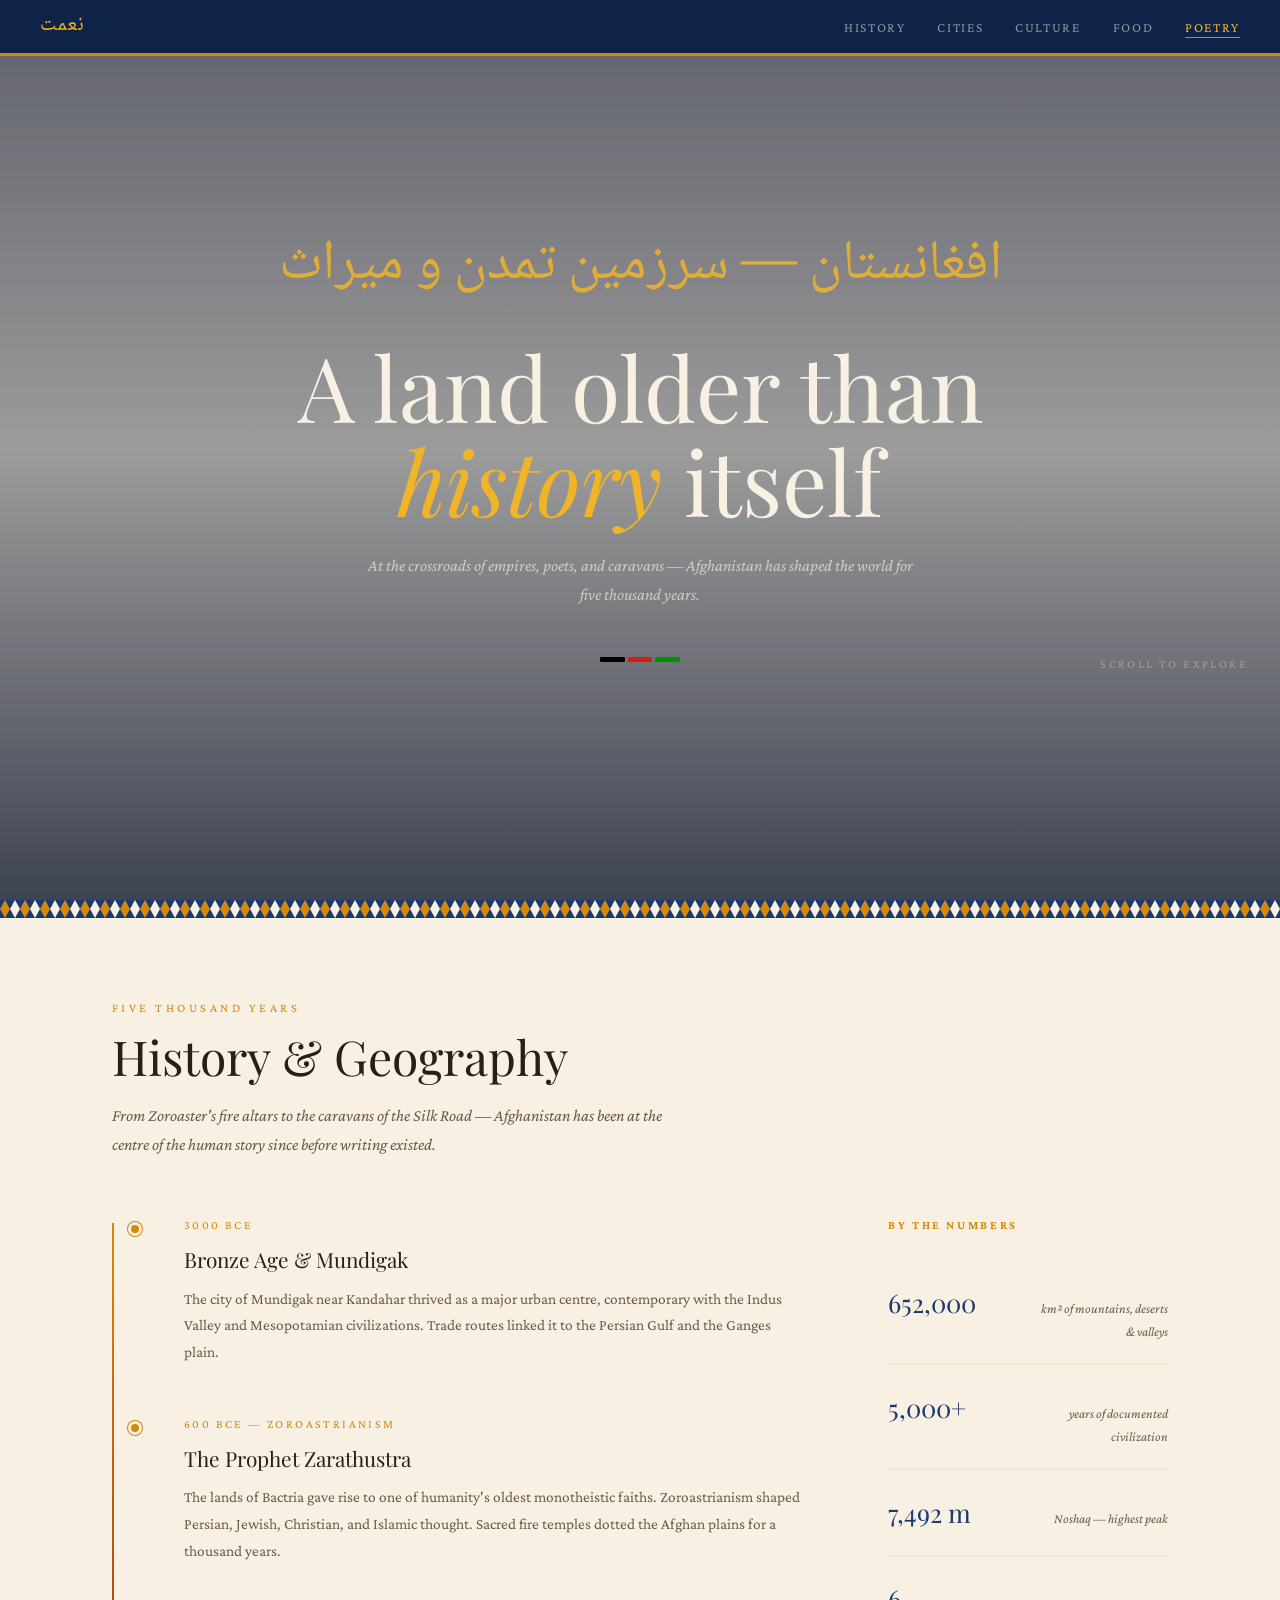
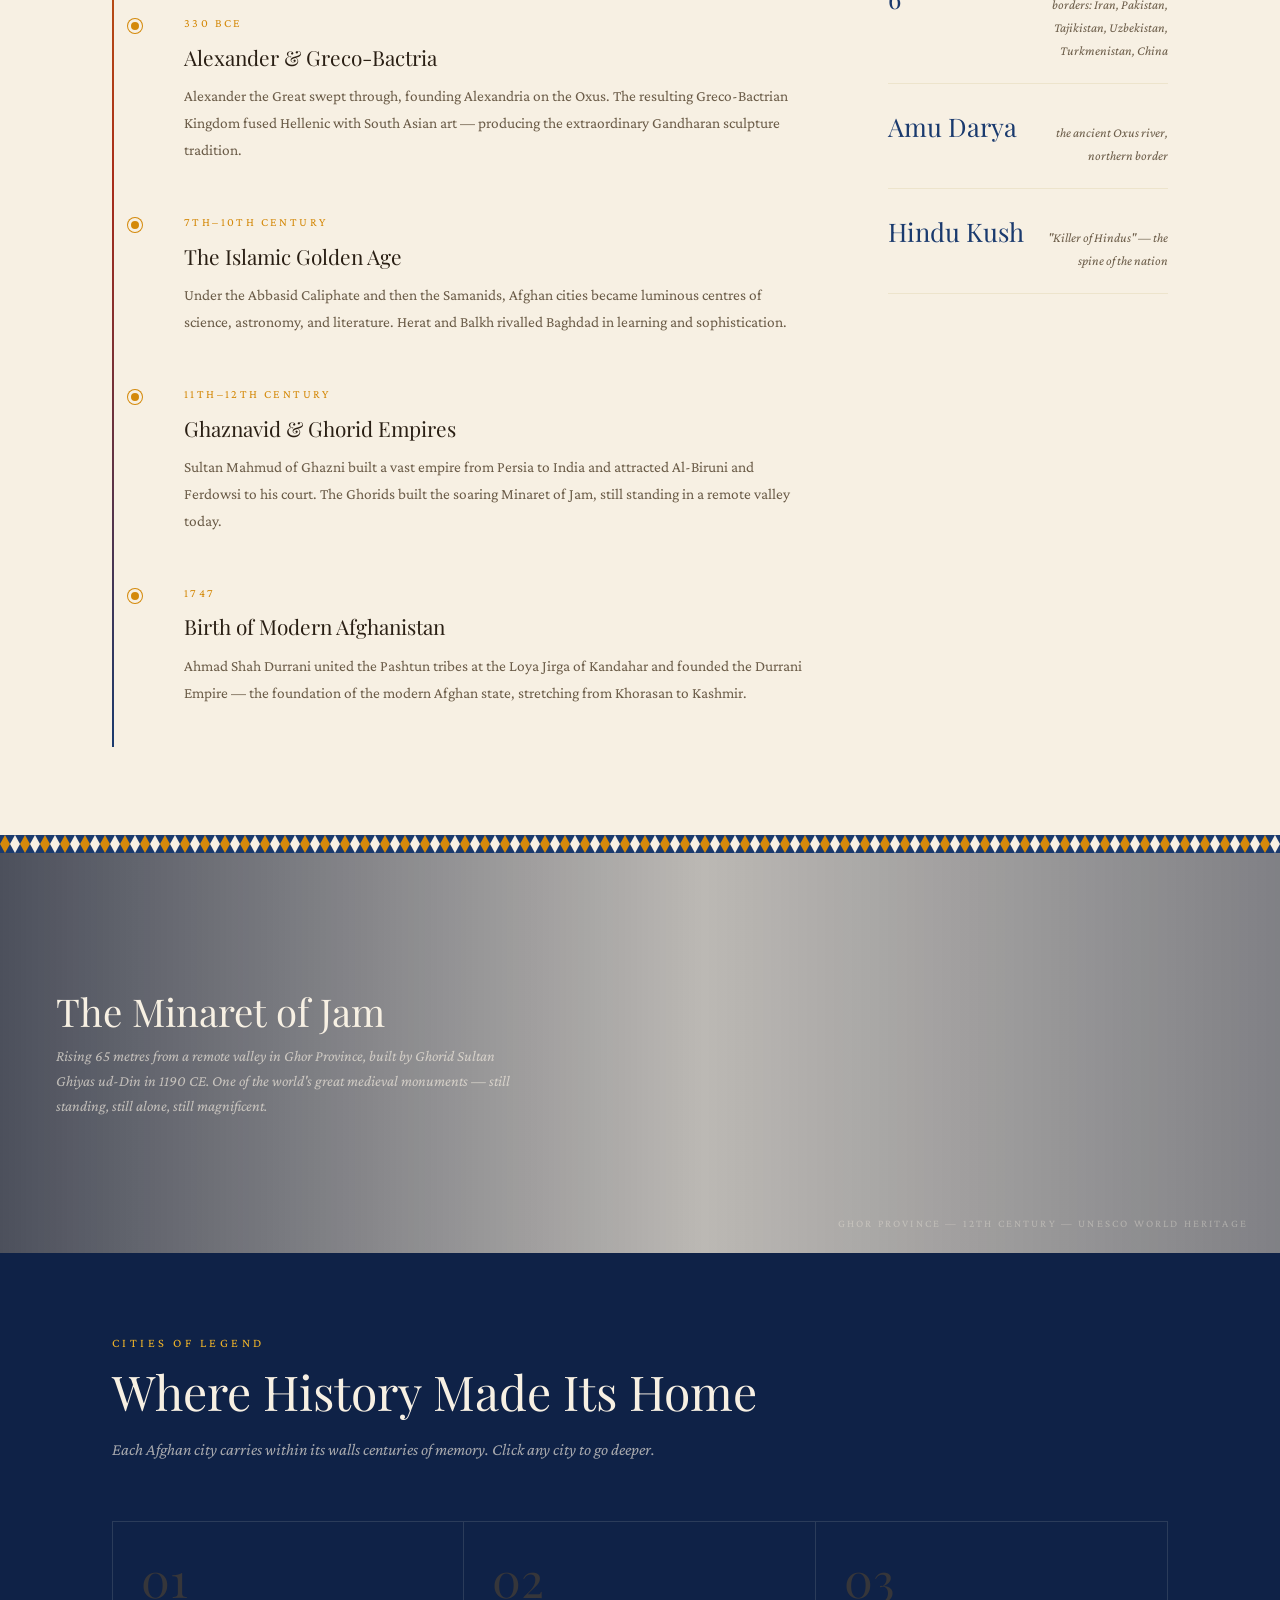
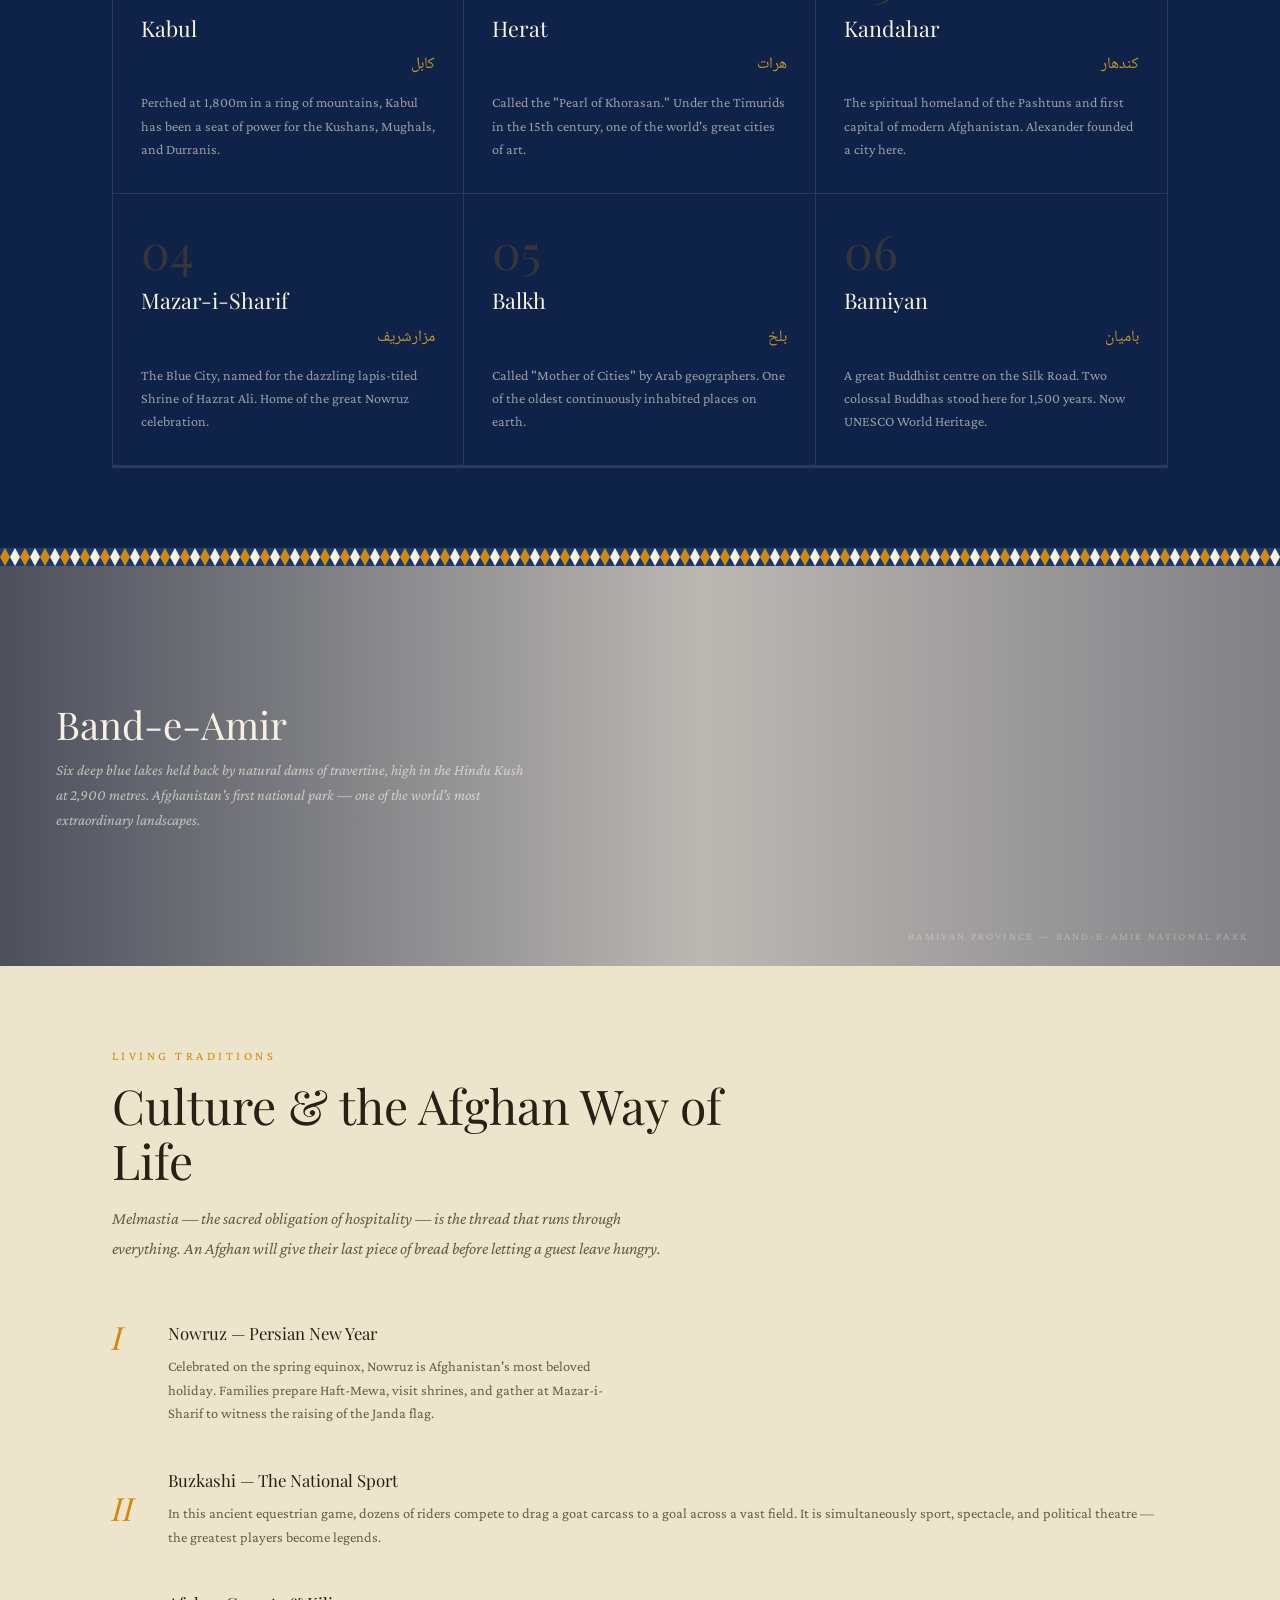
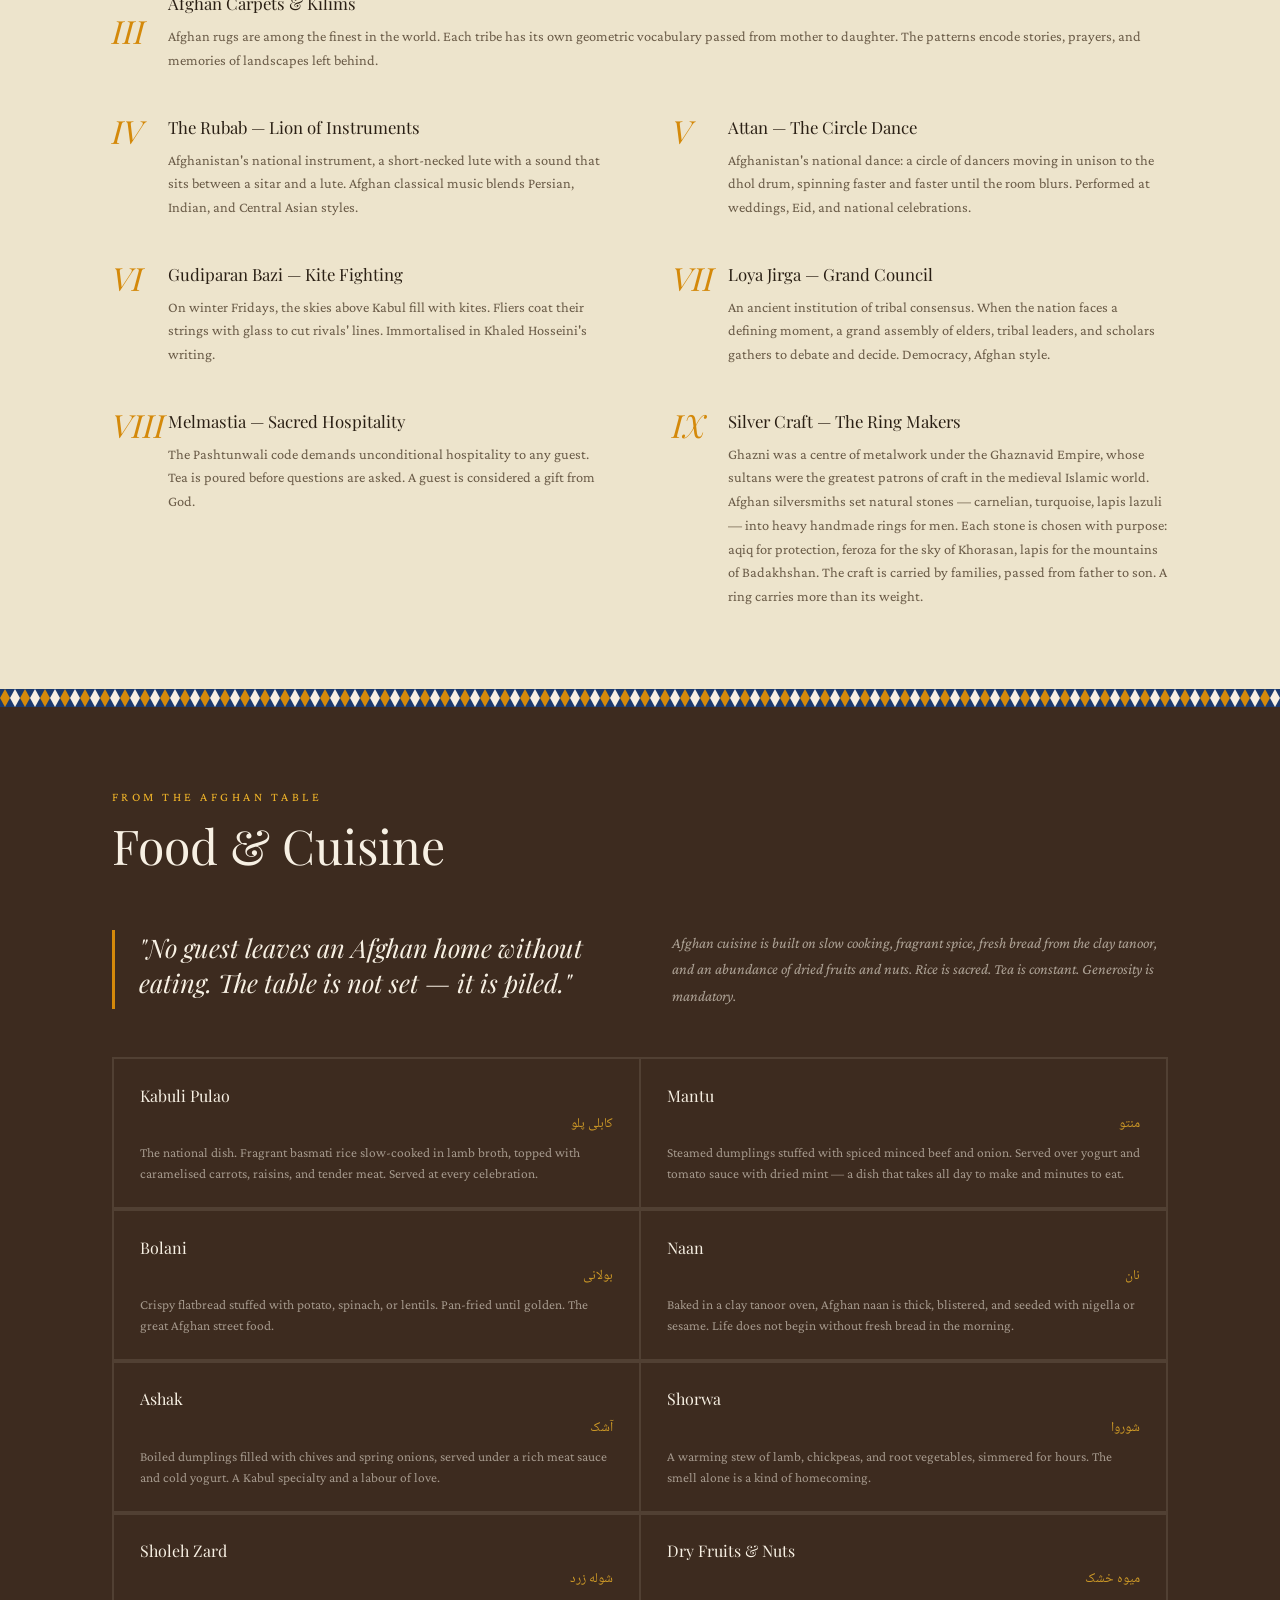
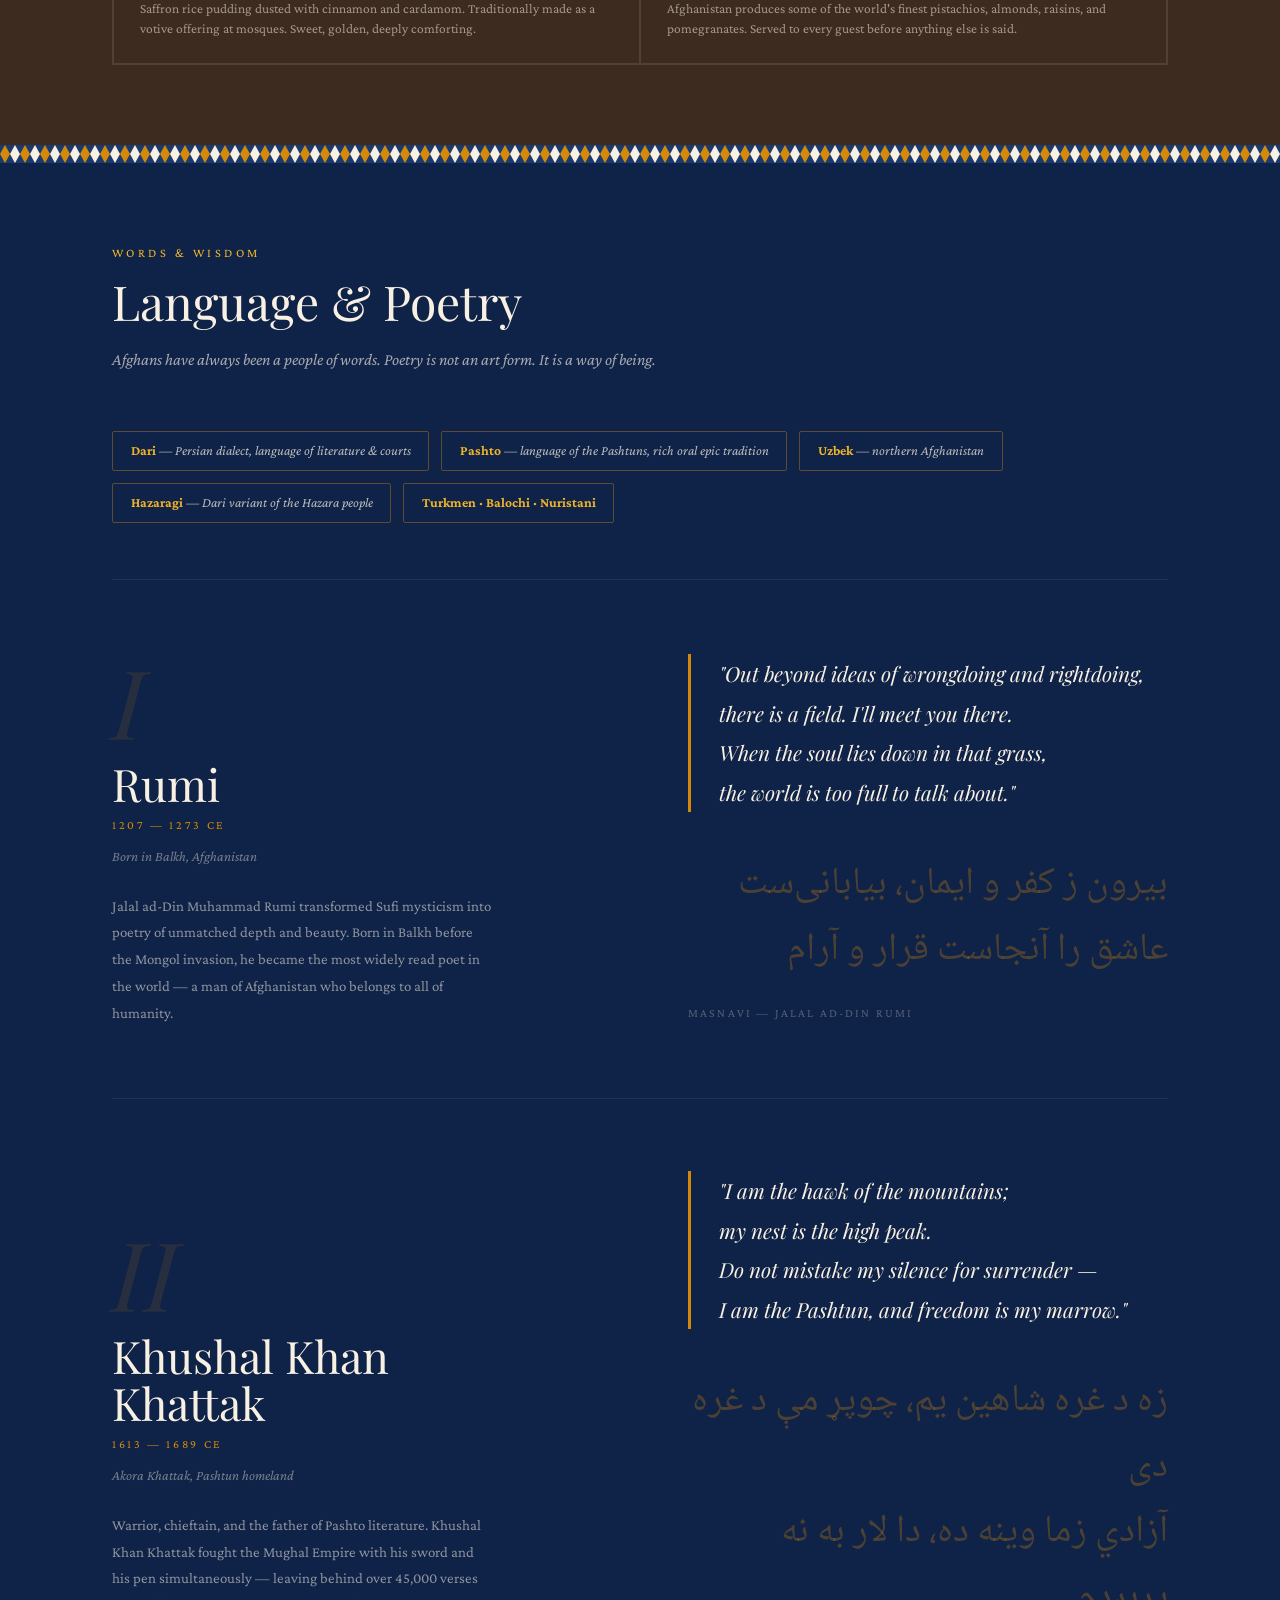
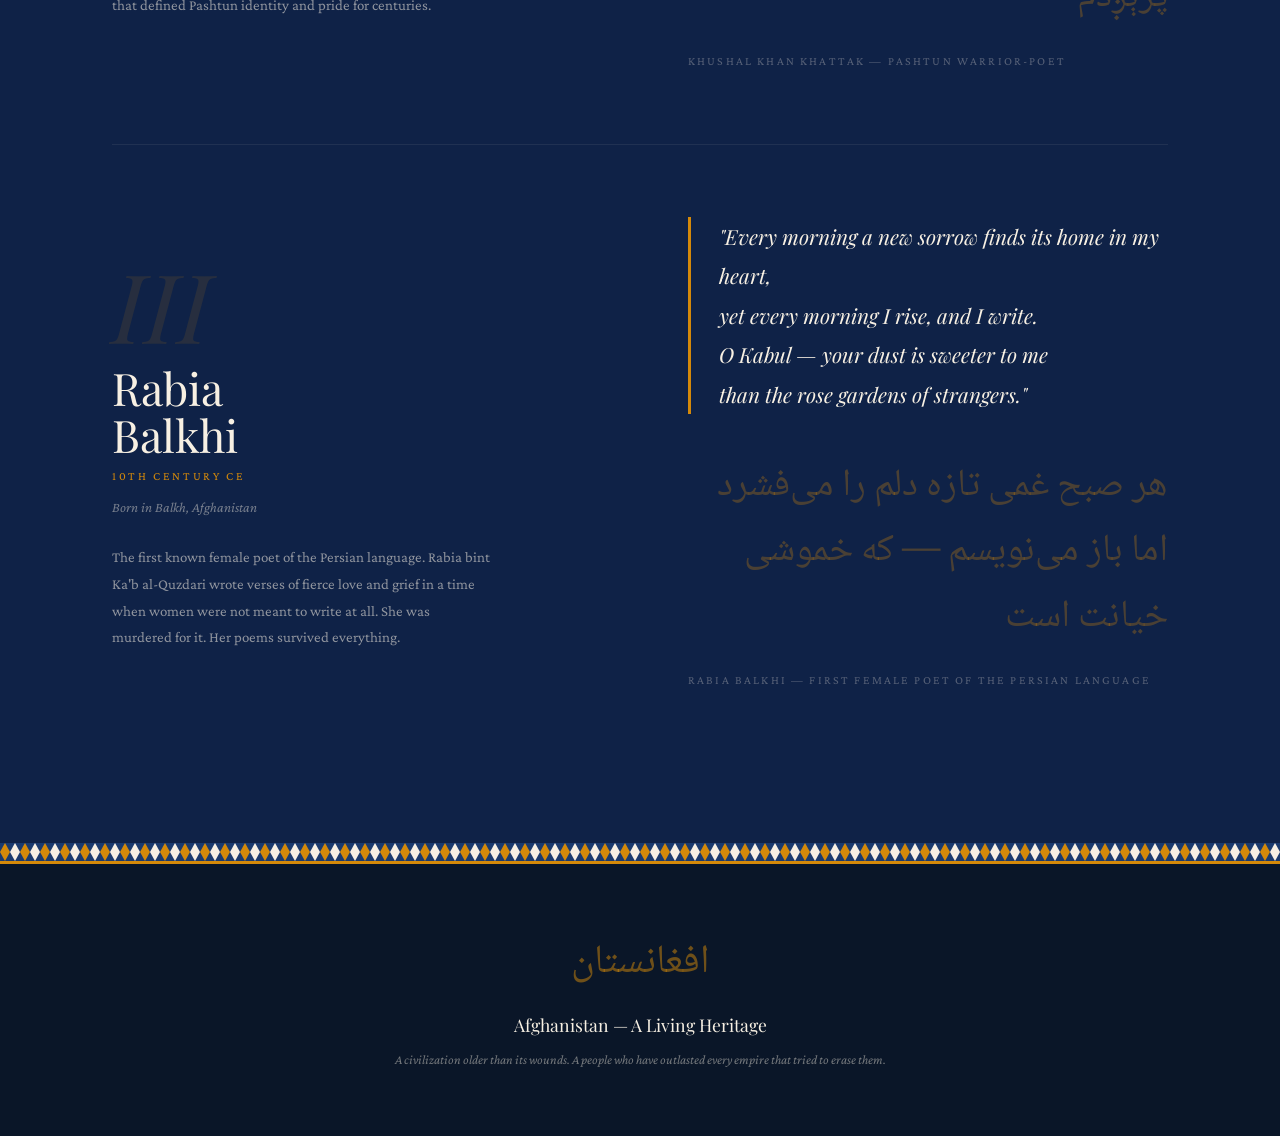
==== commit 2b33f854: "feat: add family silversmithing craft to both pages Personal homepage: new 'Our Family's Craft' sect" ====
--- a/afghanistan.html
+++ b/afghanistan.html
@@ -259,6 +259,13 @@
         <div>
           <h3>Melmastia — Sacred Hospitality</h3>
           <p>The Pashtunwali code demands unconditional hospitality to any guest. Tea is poured before questions are asked. A guest is considered a gift from God.</p>
+        </div>
+      </div>
+      <div class="cult-item">
+        <span class="marker">IX</span>
+        <div>
+          <h3>Silver Craft — The Ring Makers</h3>
+          <p>Ghazni was a centre of metalwork under the Ghaznavid Empire, whose sultans were the greatest patrons of craft in the medieval Islamic world. Afghan silversmiths set natural stones — carnelian, turquoise, lapis lazuli — into heavy handmade rings for men. Each stone is chosen with purpose: aqiq for protection, feroza for the sky of Khorasan, lapis for the mountains of Badakhshan. The craft is carried by families, passed from father to son. A ring carries more than its weight.</p>
         </div>
       </div>
     </div>
--- a/style.css
+++ b/style.css
@@ -1000,6 +1000,74 @@
 
 .lang-pill strong { color: var(--saffron-lt); font-style: normal; }
 
+/* ─── CRAFT SECTION ─────────────────────── */
+.craft-layout {
+  display: grid;
+  grid-template-columns: 1fr 1fr;
+  gap: 6rem;
+  align-items: start;
+}
+
+.craft-story p {
+  font-size: 1.05rem;
+  color: rgba(247,240,227,0.68);
+  line-height: 1.9;
+  margin-bottom: 1.25rem;
+}
+
+.craft-quote {
+  font-family: 'Playfair Display', serif;
+  font-size: 1.35rem;
+  font-style: italic;
+  color: var(--saffron-lt);
+  padding-left: 1.5rem;
+  border-left: 3px solid var(--saffron);
+  margin-top: 2.5rem;
+  line-height: 1.5;
+}
+
+.craft-stones h3 {
+  font-family: 'Crimson Pro', serif;
+  font-size: 0.75rem;
+  letter-spacing: 0.26em;
+  text-transform: uppercase;
+  color: var(--saffron);
+  margin-bottom: 2rem;
+}
+
+.stone-item {
+  padding: 1.5rem 0;
+  border-bottom: 1px solid rgba(247,240,227,0.07);
+}
+
+.stone-dari {
+  font-family: 'Noto Naskh Arabic', serif;
+  font-size: 2rem;
+  color: rgba(212,137,10,0.45);
+  direction: rtl;
+  line-height: 1;
+  margin-bottom: 0.35rem;
+}
+
+.stone-name {
+  font-family: 'Playfair Display', serif;
+  font-size: 1.05rem;
+  font-weight: 400;
+  color: var(--cream);
+  margin-bottom: 0.35rem;
+}
+
+.stone-note {
+  font-size: 0.85rem;
+  color: rgba(247,240,227,0.45);
+  line-height: 1.65;
+  font-style: italic;
+}
+
+@media (max-width: 768px) {
+  .craft-layout { grid-template-columns: 1fr; gap: 3rem; }
+}
+
 /* ─── REDESIGNED POETRY ──────────────────── */
 .poet-grid {
   display: grid;
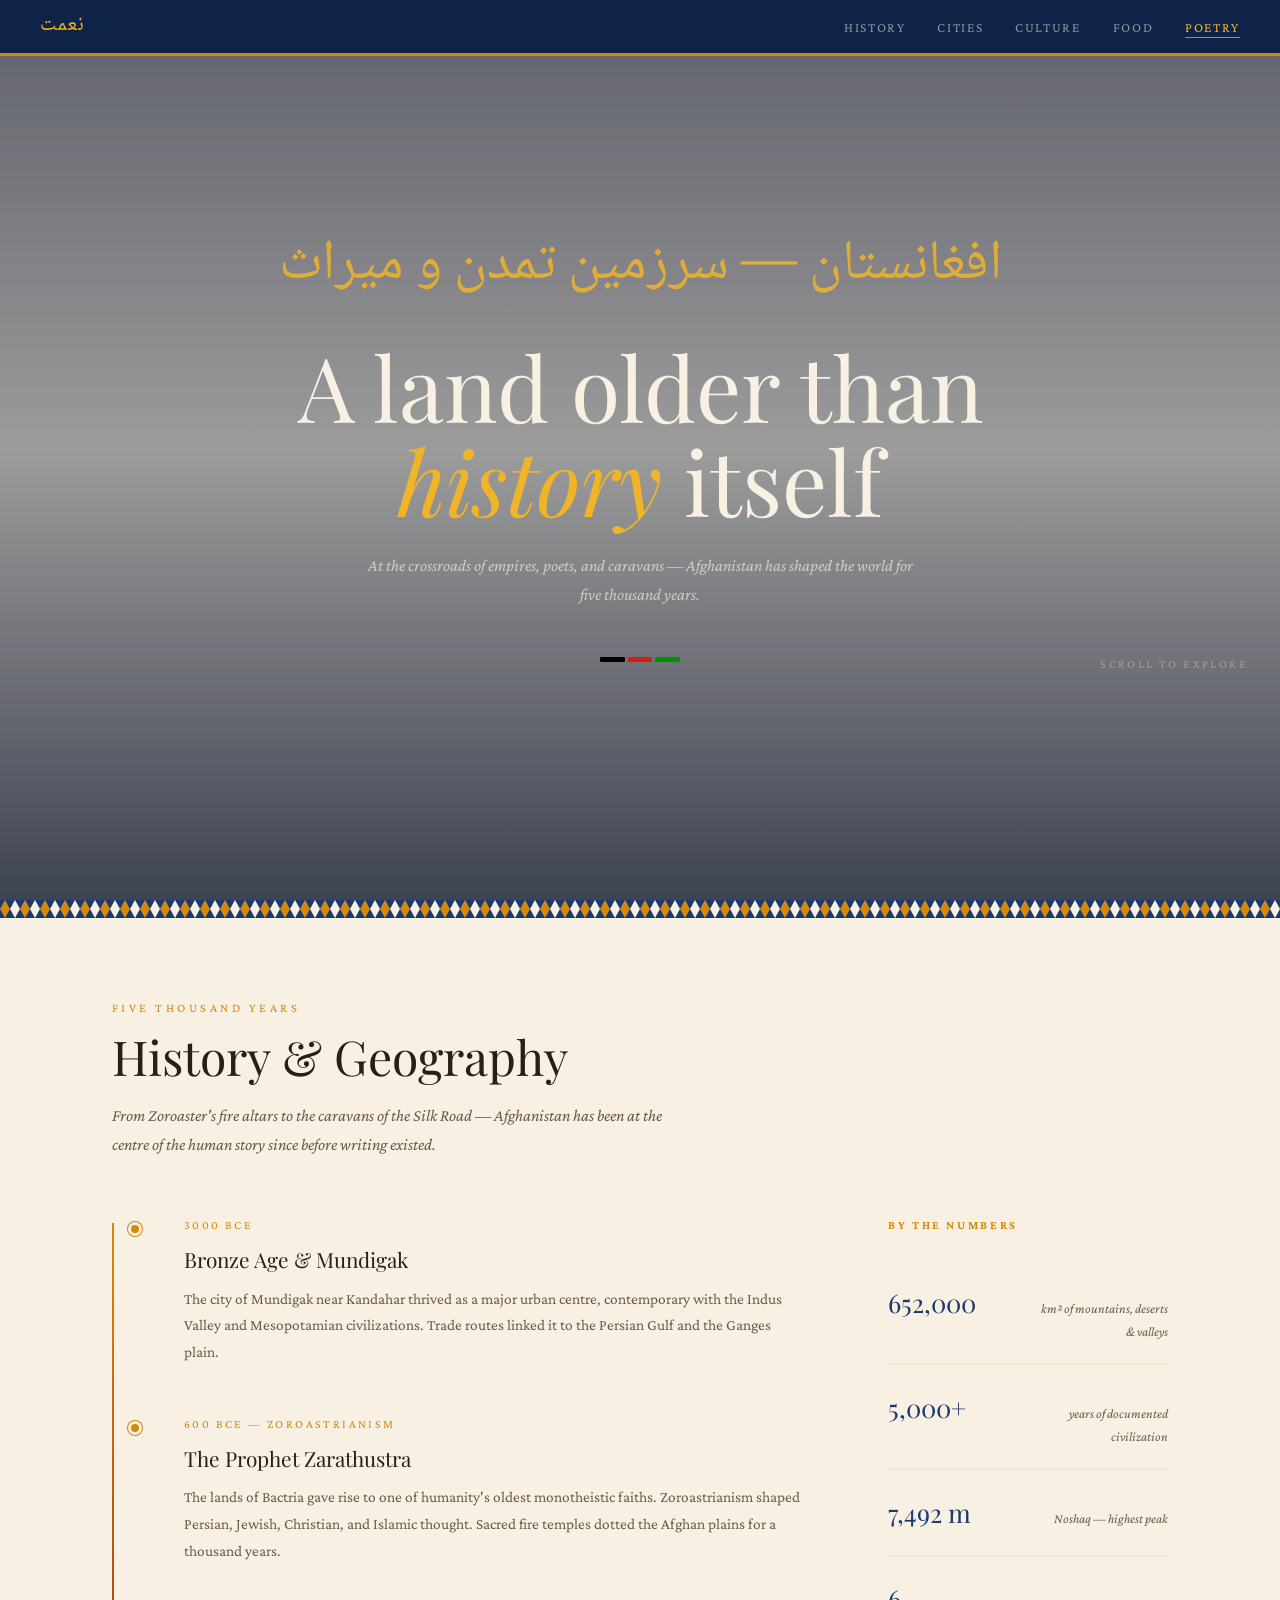
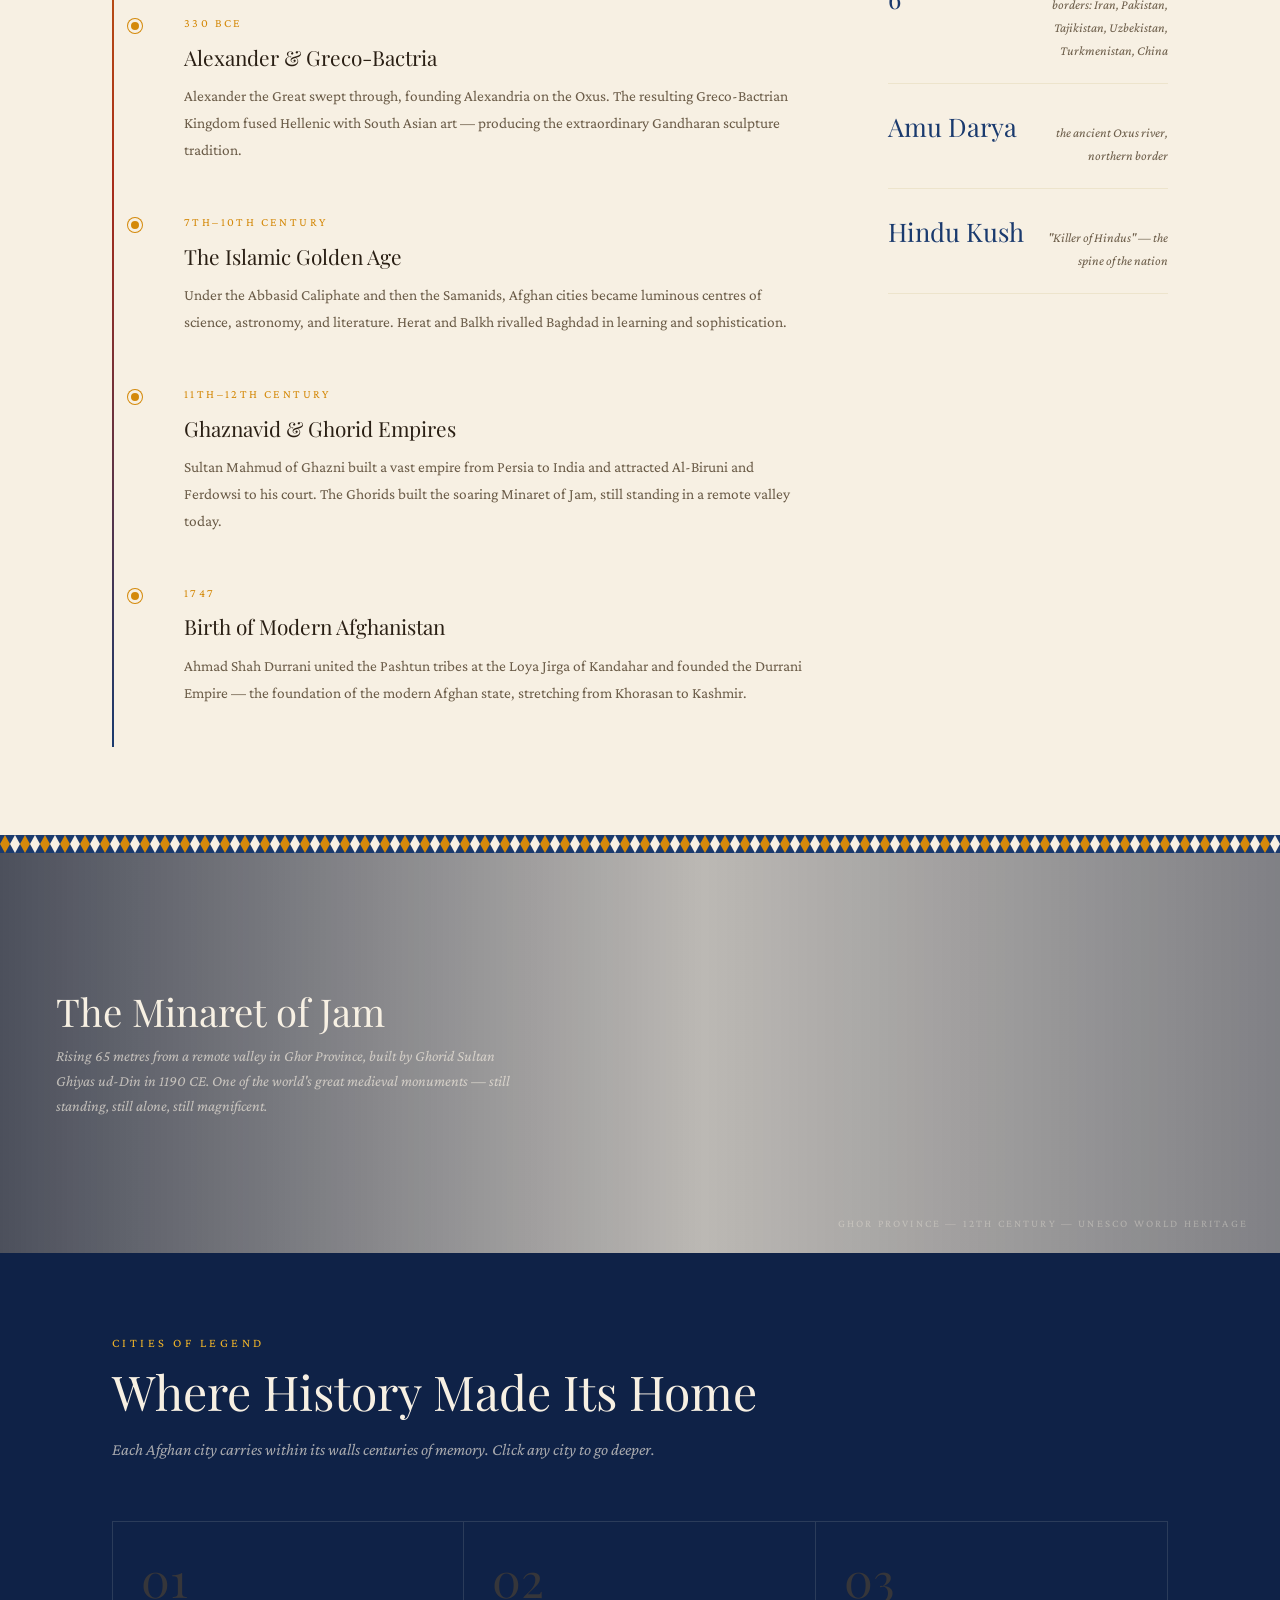
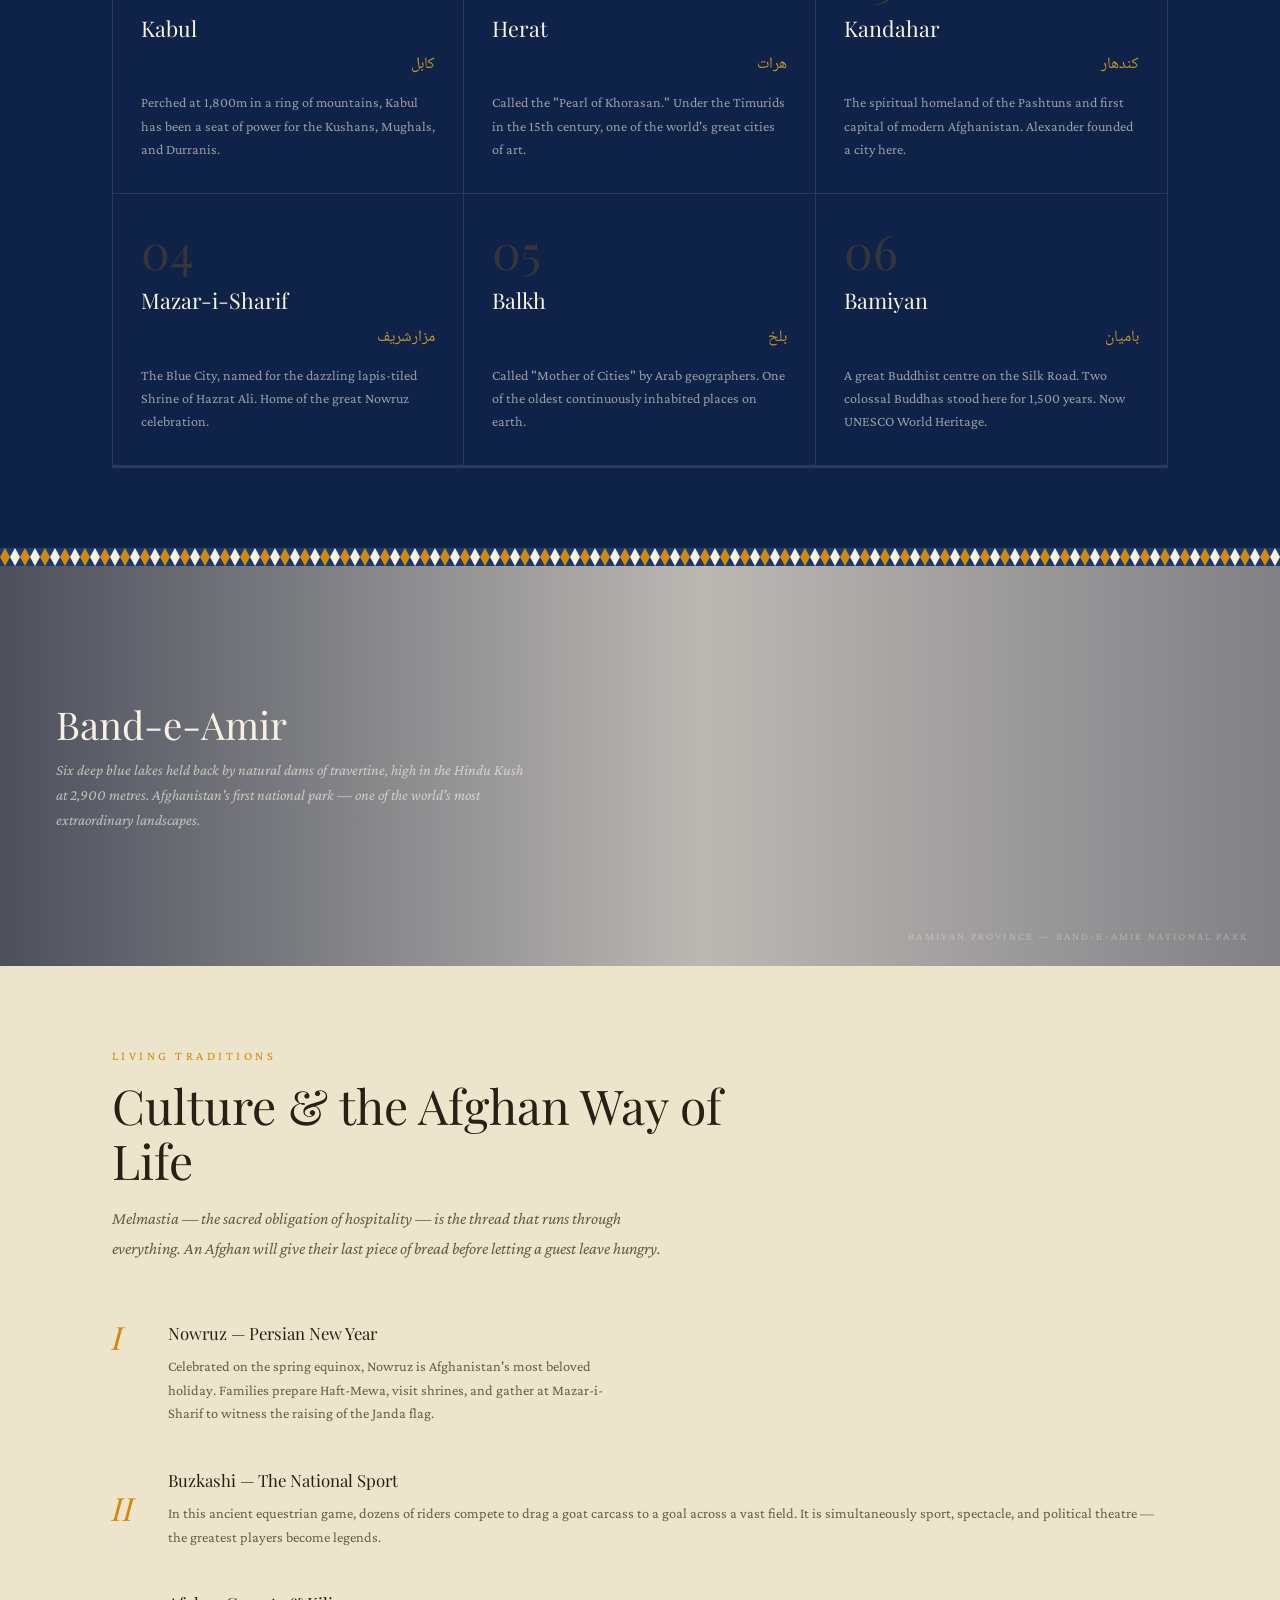
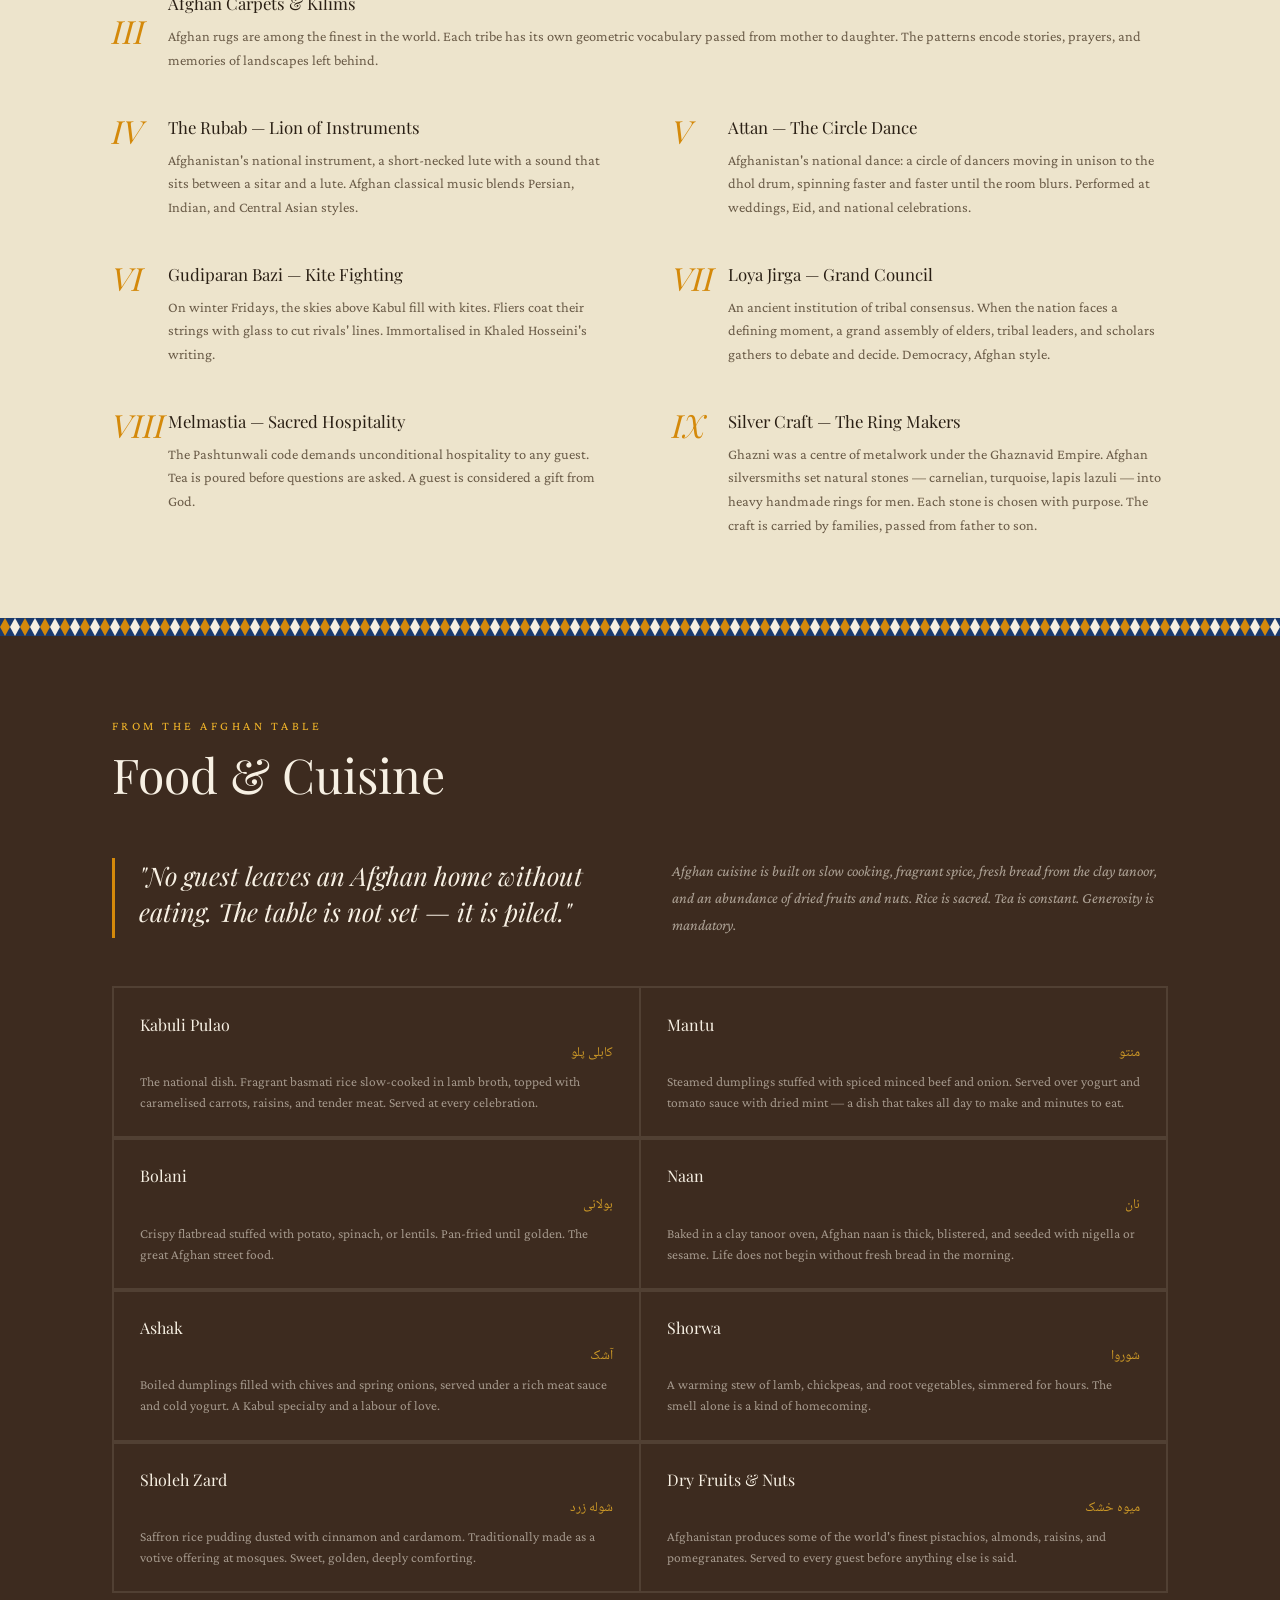
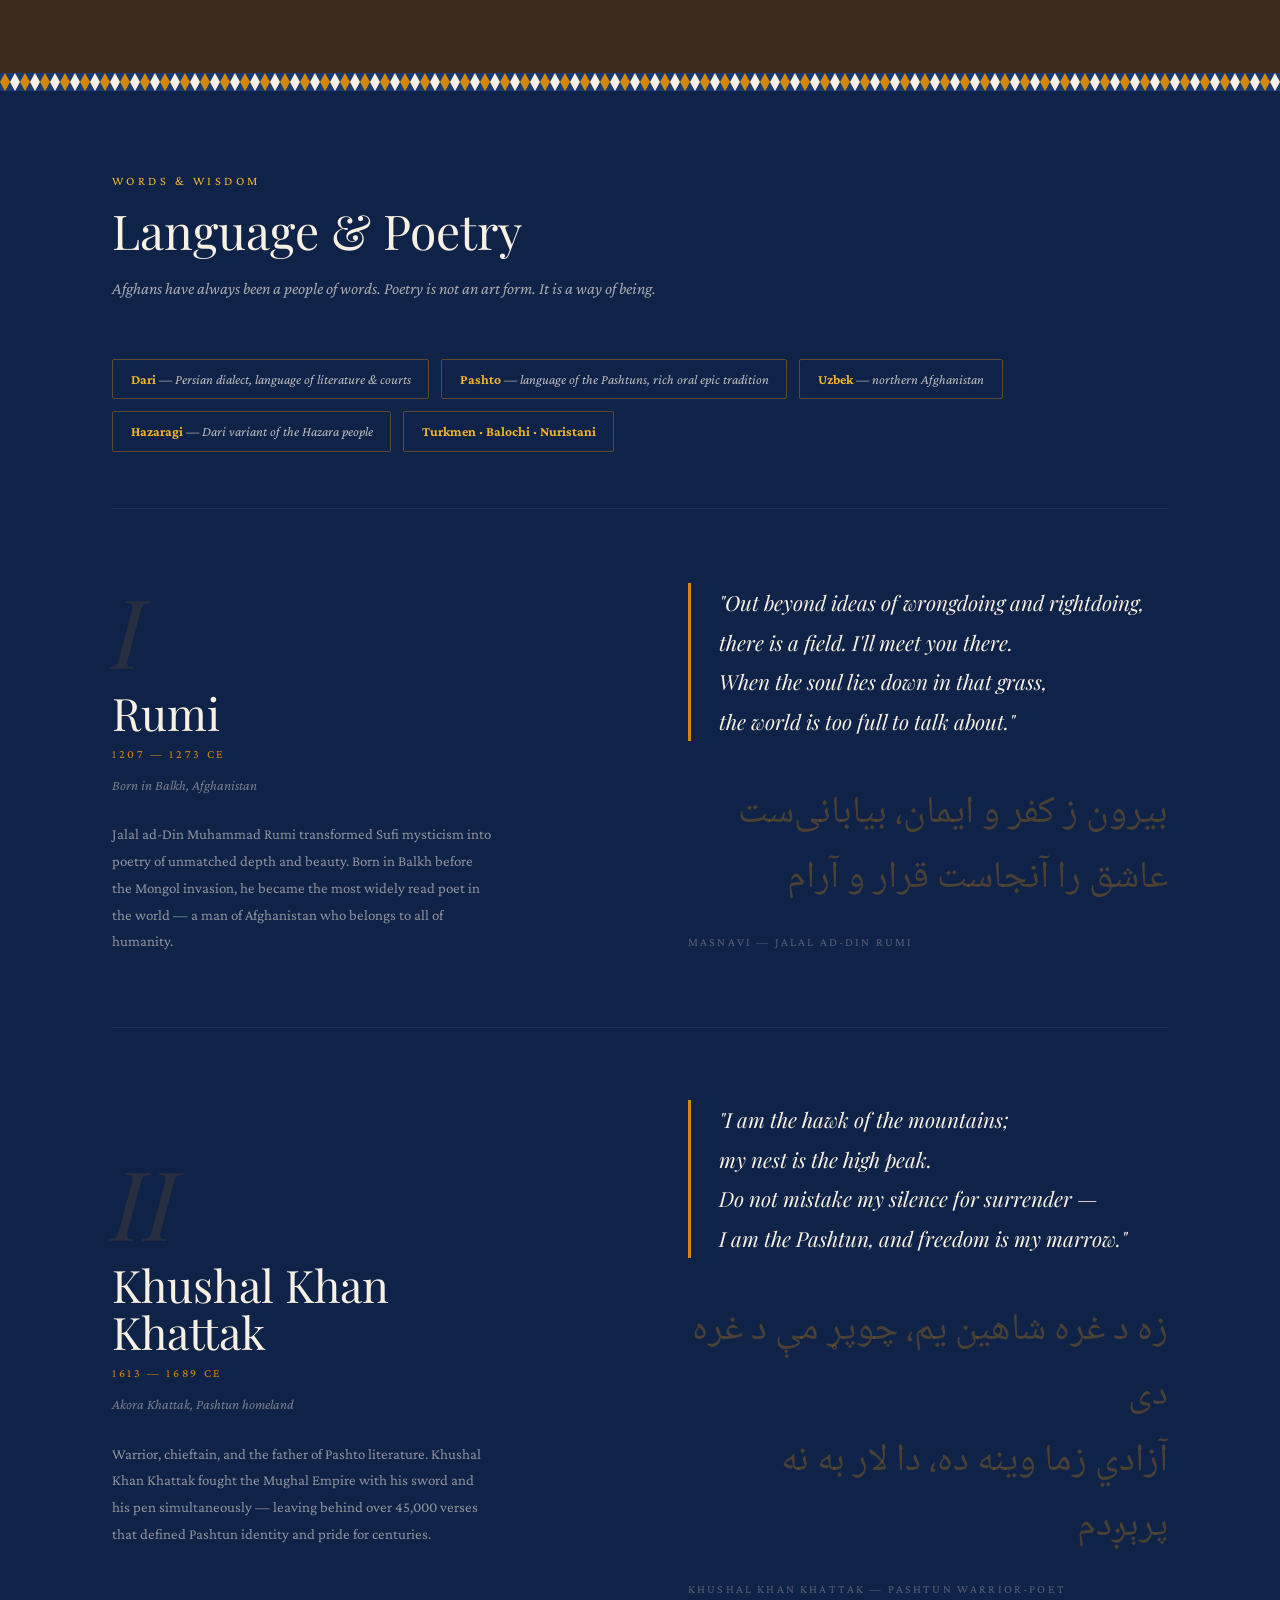
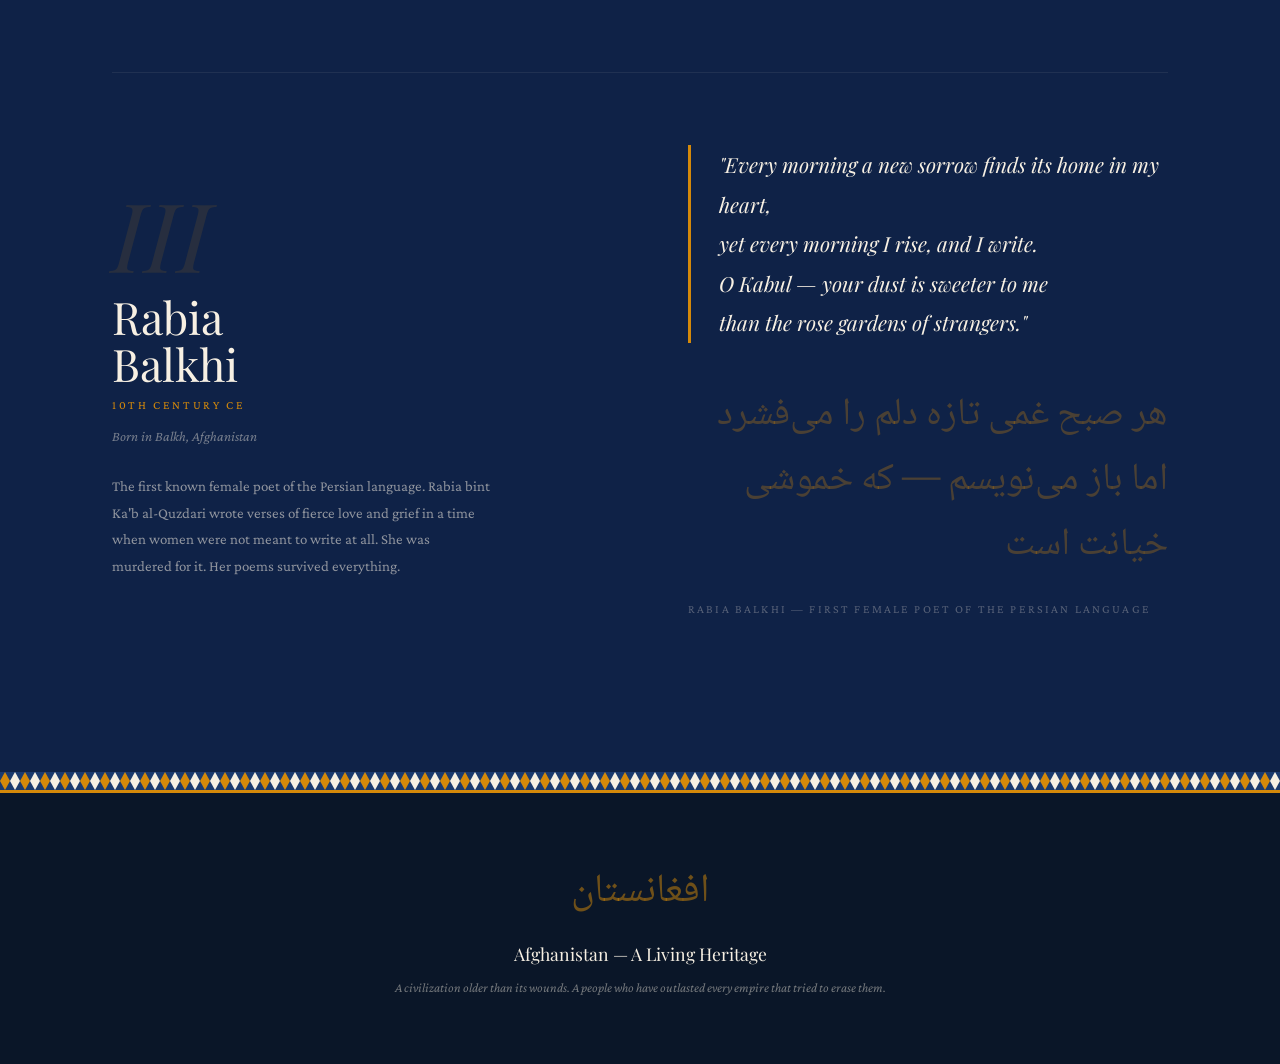
==== commit 93a315e9: "fix: switch all image URLs to Special:FilePath; add visuals to every section - Replace broken upload" ====
--- a/afghanistan.html
+++ b/afghanistan.html
@@ -4,6 +4,17 @@
   <meta charset="UTF-8" />
   <meta name="viewport" content="width=device-width, initial-scale=1.0" />
   <title>Afghanistan — A Living Heritage</title>
+  <meta name="description" content="Five thousand years of Afghan history, culture, cities, poetry, and craft. A civilization older than its wounds.">
+  <meta property="og:type" content="website">
+  <meta property="og:url" content="https://home.nemat.ch/afghanistan.html">
+  <meta property="og:title" content="Afghanistan — A Living Heritage">
+  <meta property="og:description" content="Five thousand years of Afghan history, culture, cities, poetry, and craft. A civilization older than its wounds.">
+  <meta property="og:image" content="https://commons.wikimedia.org/wiki/Special:FilePath/Lake_in_National_park_in_Band-e_Amir,_Bamyan.JPG">
+  <meta name="twitter:card" content="summary_large_image">
+  <meta name="twitter:title" content="Afghanistan — A Living Heritage">
+  <meta name="twitter:description" content="Five thousand years of Afghan history, culture, cities, poetry, and craft. A civilization older than its wounds.">
+  <meta name="twitter:image" content="https://commons.wikimedia.org/wiki/Special:FilePath/Lake_in_National_park_in_Band-e_Amir,_Bamyan.JPG">
+  <link rel="icon" type="image/svg+xml" href="favicon.svg">
   <link rel="preconnect" href="https://fonts.googleapis.com">
   <link href="https://fonts.googleapis.com/css2?family=Playfair+Display:ital,wght@0,400;0,700;1,400&family=Crimson+Pro:ital,wght@0,400;0,600;1,400&family=Noto+Naskh+Arabic&display=swap" rel="stylesheet">
   <link rel="stylesheet" href="style.css">
@@ -24,14 +35,14 @@
   </ul>
 </nav>
 
-<!-- HERO: SLIDESHOW -->
+<!-- HERO -->
 <div class="hero">
   <div class="hero-slideshow" aria-hidden="true">
-    <div class="hero-slide active" style="background-image: url('https://upload.wikimedia.org/wikipedia/commons/thumb/b/b2/Lake_in_National_park_in_Band-e_Amir%2C_Bamyan.JPG/1280px-Lake_in_National_park_in_Band-e_Amir%2C_Bamyan.JPG'); background-position: center 60%;"></div>
-    <div class="hero-slide" style="background-image: url('https://upload.wikimedia.org/wikipedia/commons/thumb/a/a4/Friday_Mosque_in_Herat%2C_Afghanistan.jpg/1280px-Friday_Mosque_in_Herat%2C_Afghanistan.jpg');"></div>
-    <div class="hero-slide" style="background-image: url('https://upload.wikimedia.org/wikipedia/commons/thumb/2/22/Minaret_of_Jam_from_Hari_rud_bank.jpg/1280px-Minaret_of_Jam_from_Hari_rud_bank.jpg'); background-position: center 40%;"></div>
-    <div class="hero-slide" style="background-image: url('https://upload.wikimedia.org/wikipedia/commons/thumb/5/59/Rowza_Shrine_Hazrat_Ali_Mazar-e_Sharif_Afghanistan.jpg/1280px-Rowza_Shrine_Hazrat_Ali_Mazar-e_Sharif_Afghanistan.jpg');"></div>
-    <div class="hero-slide" style="background-image: url('https://upload.wikimedia.org/wikipedia/commons/thumb/1/16/Bamyan_Valley_in_2012.jpg/1280px-Bamyan_Valley_in_2012.jpg');"></div>
+    <div class="hero-slide active" style="background-image: url('https://commons.wikimedia.org/wiki/Special:FilePath/Lake_in_National_park_in_Band-e_Amir,_Bamyan.JPG'); background-position: center 60%;"></div>
+    <div class="hero-slide" style="background-image: url('https://commons.wikimedia.org/wiki/Special:FilePath/Friday_Mosque_in_Herat,_Afghanistan.jpg');"></div>
+    <div class="hero-slide" style="background-image: url('https://commons.wikimedia.org/wiki/Special:FilePath/Impressing_from_any_angle,_Minaret_of_Jam_-_panoramio.jpg'); background-position: center 40%;"></div>
+    <div class="hero-slide" style="background-image: url('https://commons.wikimedia.org/wiki/Special:FilePath/Rowza_Shrine_Hazrat_Ali_Mazar-e_Sharif_Afghanistan.jpg');"></div>
+    <div class="hero-slide" style="background-image: url('https://commons.wikimedia.org/wiki/Special:FilePath/Bamyan_Valley_in_2012.jpg');"></div>
   </div>
   <div class="hero-overlay" aria-hidden="true"></div>
   <div class="hero-dari" lang="fa">افغانستان — سرزمین تمدن و میراث</div>
@@ -55,6 +66,12 @@
       <h2>History &amp; Geography</h2>
       <p class="intro">From Zoroaster's fire altars to the caravans of the Silk Road — Afghanistan has been at the centre of the human story since before writing existed.</p>
     </div>
+    <img
+      class="sect-banner"
+      src="https://commons.wikimedia.org/wiki/Special:FilePath/Mountains_in_Afghanistan.JPG"
+      alt="The Hindu Kush — the mountain spine of Afghanistan"
+      loading="lazy"
+      onerror="this.style.display='none'">
     <div class="history-layout">
       <div class="timeline">
         <div class="tl-item">
@@ -104,7 +121,7 @@
 <div class="carpet-border invert"></div>
 
 <!-- PHOTO BREAK: Minaret of Jam -->
-<div class="photo-break" style="background-image: url('https://upload.wikimedia.org/wikipedia/commons/thumb/2/22/Minaret_of_Jam_from_Hari_rud_bank.jpg/1280px-Minaret_of_Jam_from_Hari_rud_bank.jpg');">
+<div class="photo-break" style="background-image: url('https://commons.wikimedia.org/wiki/Special:FilePath/Impressing_from_any_angle,_Minaret_of_Jam_-_panoramio.jpg');">
   <div class="photo-break-text">
     <h3>The Minaret of Jam</h3>
     <p>Rising 65 metres from a remote valley in Ghor Province, built by Ghorid Sultan Ghiyas ud-Din in 1190 CE. One of the world's great medieval monuments — still standing, still alone, still magnificent.</p>
@@ -112,7 +129,7 @@
   <span class="photo-break-caption">Ghor Province &mdash; 12th Century &mdash; UNESCO World Heritage</span>
 </div>
 
-<!-- CITIES: INTERACTIVE -->
+<!-- CITIES -->
 <div class="section-dark" id="cities">
   <div class="wrap">
     <div class="sh">
@@ -123,42 +140,42 @@
 
     <div class="cities-grid" id="citiesGrid">
       <div class="city-card" data-city="kabul">
-        <img class="city-img" src="https://upload.wikimedia.org/wikipedia/commons/thumb/5/5b/Kabul_Afghanistan%2C_place_where_I_live.jpg/640px-Kabul_Afghanistan%2C_place_where_I_live.jpg" alt="Kabul" loading="lazy" onerror="this.style.display='none'">
+        <img class="city-img" src="https://commons.wikimedia.org/wiki/Special:FilePath/Kabul_Afghanistan,_place_where_I_live.jpg" alt="Kabul" loading="lazy" onerror="this.style.display='none'">
         <div class="city-num">01</div>
         <h3>Kabul</h3>
         <div class="city-dari" lang="fa">کابل</div>
         <p>Perched at 1,800m in a ring of mountains, Kabul has been a seat of power for the Kushans, Mughals, and Durranis.</p>
       </div>
       <div class="city-card" data-city="herat">
-        <img class="city-img" src="https://upload.wikimedia.org/wikipedia/commons/thumb/a/a4/Friday_Mosque_in_Herat%2C_Afghanistan.jpg/640px-Friday_Mosque_in_Herat%2C_Afghanistan.jpg" alt="Herat Friday Mosque" loading="lazy" onerror="this.style.display='none'">
+        <img class="city-img" src="https://commons.wikimedia.org/wiki/Special:FilePath/Friday_Mosque_in_Herat,_Afghanistan.jpg" alt="Herat Friday Mosque" loading="lazy" onerror="this.style.display='none'">
         <div class="city-num">02</div>
         <h3>Herat</h3>
         <div class="city-dari" lang="fa">هرات</div>
         <p>Called the "Pearl of Khorasan." Under the Timurids in the 15th century, one of the world's great cities of art.</p>
       </div>
       <div class="city-card" data-city="kandahar">
-        <img class="city-img" src="https://upload.wikimedia.org/wikipedia/commons/thumb/5/52/Mountains_in_Afghanistan.JPG/640px-Mountains_in_Afghanistan.JPG" alt="Kandahar region" loading="lazy" onerror="this.style.display='none'">
+        <img class="city-img" src="https://commons.wikimedia.org/wiki/Special:FilePath/Kandahar_Afghanistan.jpg" alt="Kandahar" loading="lazy" onerror="this.style.display='none'">
         <div class="city-num">03</div>
         <h3>Kandahar</h3>
         <div class="city-dari" lang="fa">کندهار</div>
         <p>The spiritual homeland of the Pashtuns and first capital of modern Afghanistan. Alexander founded a city here.</p>
       </div>
       <div class="city-card" data-city="mazar">
-        <img class="city-img" src="https://upload.wikimedia.org/wikipedia/commons/thumb/5/59/Rowza_Shrine_Hazrat_Ali_Mazar-e_Sharif_Afghanistan.jpg/640px-Rowza_Shrine_Hazrat_Ali_Mazar-e_Sharif_Afghanistan.jpg" alt="Shrine of Hazrat Ali" loading="lazy" onerror="this.style.display='none'">
+        <img class="city-img" src="https://commons.wikimedia.org/wiki/Special:FilePath/Rowza_Shrine_Hazrat_Ali_Mazar-e_Sharif_Afghanistan.jpg" alt="Shrine of Hazrat Ali, Mazar-i-Sharif" loading="lazy" onerror="this.style.display='none'">
         <div class="city-num">04</div>
         <h3>Mazar-i-Sharif</h3>
         <div class="city-dari" lang="fa">مزارشریف</div>
         <p>The Blue City, named for the dazzling lapis-tiled Shrine of Hazrat Ali. Home of the great Nowruz celebration.</p>
       </div>
       <div class="city-card" data-city="balkh">
-        <img class="city-img" src="https://upload.wikimedia.org/wikipedia/commons/thumb/1/16/Bamyan_Valley_in_2012.jpg/640px-Bamyan_Valley_in_2012.jpg" alt="Northern Afghanistan" loading="lazy" onerror="this.style.display='none'">
+        <img class="city-img" src="https://commons.wikimedia.org/wiki/Special:FilePath/Khwaja_Abu_Nasr_Parsa_Mosque_in_Balkh,_Afghanistan.jpg" alt="Balkh, Mother of Cities" loading="lazy" onerror="this.style.display='none'">
         <div class="city-num">05</div>
         <h3>Balkh</h3>
         <div class="city-dari" lang="fa">بلخ</div>
         <p>Called "Mother of Cities" by Arab geographers. One of the oldest continuously inhabited places on earth.</p>
       </div>
       <div class="city-card" data-city="bamiyan">
-        <img class="city-img" src="https://upload.wikimedia.org/wikipedia/commons/thumb/1/16/Bamyan_Valley_in_2012.jpg/640px-Bamyan_Valley_in_2012.jpg" alt="Bamiyan Valley" loading="lazy" onerror="this.style.display='none'">
+        <img class="city-img" src="https://commons.wikimedia.org/wiki/Special:FilePath/Bamyan_Valley_in_2012.jpg" alt="Bamiyan Valley" loading="lazy" onerror="this.style.display='none'">
         <div class="city-num">06</div>
         <h3>Bamiyan</h3>
         <div class="city-dari" lang="fa">بامیان</div>
@@ -166,7 +183,6 @@
       </div>
     </div>
 
-    <!-- Expanded city panel -->
     <div class="city-panel-wrap" id="cityPanel">
       <div class="city-panel">
         <img class="city-panel-img" id="cityPanelImg" src="" alt="">
@@ -179,14 +195,13 @@
         </div>
       </div>
     </div>
-
   </div>
 </div>
 
 <div class="carpet-border"></div>
 
 <!-- PHOTO BREAK: Band-e-Amir -->
-<div class="photo-break" style="background-image: url('https://upload.wikimedia.org/wikipedia/commons/thumb/b/b2/Lake_in_National_park_in_Band-e_Amir%2C_Bamyan.JPG/1280px-Lake_in_National_park_in_Band-e_Amir%2C_Bamyan.JPG'); background-position: center 60%;">
+<div class="photo-break" style="background-image: url('https://commons.wikimedia.org/wiki/Special:FilePath/Lake_in_National_park_in_Band-e_Amir,_Bamyan.JPG'); background-position: center 60%;">
   <div class="photo-break-text">
     <h3>Band-e-Amir</h3>
     <p>Six deep blue lakes held back by natural dams of travertine, high in the Hindu Kush at 2,900 metres. Afghanistan's first national park — one of the world's most extraordinary landscapes.</p>
@@ -206,12 +221,13 @@
       <div class="cult-item">
         <span class="marker">I</span>
         <div>
+          <img class="cult-item-img" src="https://commons.wikimedia.org/wiki/Special:FilePath/Nawruz_Mazar.jpg" alt="Nowruz celebration" loading="lazy" onerror="this.style.display='none'">
           <h3>Nowruz — Persian New Year</h3>
           <p>Celebrated on the spring equinox, Nowruz is Afghanistan's most beloved holiday. Families prepare Haft-Mewa, visit shrines, and gather at Mazar-i-Sharif to witness the raising of the Janda flag.</p>
         </div>
       </div>
       <div class="cult-item-wide cult-item">
-        <img src="https://upload.wikimedia.org/wikipedia/commons/thumb/a/a5/Nowruz_Buzkashi_Match_in_Mazar_%285778260045%29.jpg/640px-Nowruz_Buzkashi_Match_in_Mazar_%285778260045%29.jpg" alt="Buzkashi match" loading="lazy" onerror="this.style.display='none'">
+        <img src="https://commons.wikimedia.org/wiki/Special:FilePath/Nowruz_Buzkashi_Match_in_Mazar_(5778260045).jpg" alt="Buzkashi match" loading="lazy" onerror="this.style.display='none'">
         <span class="marker">II</span>
         <div>
           <h3>Buzkashi — The National Sport</h3>
@@ -219,7 +235,7 @@
         </div>
       </div>
       <div class="cult-item-wide cult-item">
-        <img src="https://upload.wikimedia.org/wikipedia/commons/thumb/8/87/Afghan_Carpet_Seller.jpg/640px-Afghan_Carpet_Seller.jpg" alt="Afghan carpet seller" loading="lazy" onerror="this.style.display='none'">
+        <img src="https://commons.wikimedia.org/wiki/Special:FilePath/Afghan_Carpet_Seller.jpg" alt="Afghan carpet seller" loading="lazy" onerror="this.style.display='none'">
         <span class="marker">III</span>
         <div>
           <h3>Afghan Carpets &amp; Kilims</h3>
@@ -229,6 +245,7 @@
       <div class="cult-item">
         <span class="marker">IV</span>
         <div>
+          <img class="cult-item-img" src="https://commons.wikimedia.org/wiki/Special:FilePath/Rubab_instrument.jpg" alt="The Afghan rubab" loading="lazy" onerror="this.style.display='none'">
           <h3>The Rubab — Lion of Instruments</h3>
           <p>Afghanistan's national instrument, a short-necked lute with a sound that sits between a sitar and a lute. Afghan classical music blends Persian, Indian, and Central Asian styles.</p>
         </div>
@@ -236,6 +253,7 @@
       <div class="cult-item">
         <span class="marker">V</span>
         <div>
+          <img class="cult-item-img" src="https://commons.wikimedia.org/wiki/Special:FilePath/Attan.jpg" alt="Attan — the national dance" loading="lazy" onerror="this.style.display='none'">
           <h3>Attan — The Circle Dance</h3>
           <p>Afghanistan's national dance: a circle of dancers moving in unison to the dhol drum, spinning faster and faster until the room blurs. Performed at weddings, Eid, and national celebrations.</p>
         </div>
@@ -243,6 +261,7 @@
       <div class="cult-item">
         <span class="marker">VI</span>
         <div>
+          <img class="cult-item-img" src="https://commons.wikimedia.org/wiki/Special:FilePath/Kite_flying_in_Kabul.jpg" alt="Kite flying in Kabul" loading="lazy" onerror="this.style.display='none'">
           <h3>Gudiparan Bazi — Kite Fighting</h3>
           <p>On winter Fridays, the skies above Kabul fill with kites. Fliers coat their strings with glass to cut rivals' lines. Immortalised in Khaled Hosseini's writing.</p>
         </div>
@@ -250,6 +269,7 @@
       <div class="cult-item">
         <span class="marker">VII</span>
         <div>
+          <img class="cult-item-img" src="https://commons.wikimedia.org/wiki/Special:FilePath/Loya_jirga.jpg" alt="Loya Jirga" loading="lazy" onerror="this.style.display='none'">
           <h3>Loya Jirga — Grand Council</h3>
           <p>An ancient institution of tribal consensus. When the nation faces a defining moment, a grand assembly of elders, tribal leaders, and scholars gathers to debate and decide. Democracy, Afghan style.</p>
         </div>
@@ -257,6 +277,7 @@
       <div class="cult-item">
         <span class="marker">VIII</span>
         <div>
+          <img class="cult-item-img" src="https://commons.wikimedia.org/wiki/Special:FilePath/Afghan_tea.jpg" alt="Afghan hospitality" loading="lazy" onerror="this.style.display='none'">
           <h3>Melmastia — Sacred Hospitality</h3>
           <p>The Pashtunwali code demands unconditional hospitality to any guest. Tea is poured before questions are asked. A guest is considered a gift from God.</p>
         </div>
@@ -264,8 +285,9 @@
       <div class="cult-item">
         <span class="marker">IX</span>
         <div>
+          <img class="cult-item-img" src="https://commons.wikimedia.org/wiki/Special:FilePath/Afghan_jewellery.jpg" alt="Afghan silver jewellery" loading="lazy" onerror="this.style.display='none'">
           <h3>Silver Craft — The Ring Makers</h3>
-          <p>Ghazni was a centre of metalwork under the Ghaznavid Empire, whose sultans were the greatest patrons of craft in the medieval Islamic world. Afghan silversmiths set natural stones — carnelian, turquoise, lapis lazuli — into heavy handmade rings for men. Each stone is chosen with purpose: aqiq for protection, feroza for the sky of Khorasan, lapis for the mountains of Badakhshan. The craft is carried by families, passed from father to son. A ring carries more than its weight.</p>
+          <p>Ghazni was a centre of metalwork under the Ghaznavid Empire. Afghan silversmiths set natural stones — carnelian, turquoise, lapis lazuli — into heavy handmade rings for men. Each stone is chosen with purpose. The craft is carried by families, passed from father to son.</p>
         </div>
       </div>
     </div>
@@ -281,6 +303,12 @@
       <span class="kicker">From the Afghan Table</span>
       <h2>Food &amp; Cuisine</h2>
     </div>
+    <img
+      class="sect-banner"
+      src="https://commons.wikimedia.org/wiki/Special:FilePath/Kabuli_palaw.jpg"
+      alt="Kabuli Pulao — the national dish of Afghanistan"
+      loading="lazy"
+      onerror="this.style.display='none'">
     <div class="food-intro-layout">
       <p class="food-quote">"No guest leaves an Afghan home without eating. The table is not set — it is piled."</p>
       <p style="color:rgba(247,240,227,0.6); font-style:italic; font-size:0.95rem; align-self:center;">
@@ -310,7 +338,7 @@
 
 <div class="carpet-border"></div>
 
-<!-- POETRY: REDESIGNED -->
+<!-- POETRY -->
 <div class="section-dark" id="poetry">
   <div class="wrap">
     <div class="sh">
@@ -318,6 +346,12 @@
       <h2>Language &amp; Poetry</h2>
       <p class="intro">Afghans have always been a people of words. Poetry is not an art form. It is a way of being.</p>
     </div>
+    <img
+      class="sect-banner"
+      src="https://commons.wikimedia.org/wiki/Special:FilePath/Bamyan_Valley_in_2012.jpg"
+      alt="Bamiyan Valley — birthplace of poets"
+      loading="lazy"
+      onerror="this.style.display='none'">
 
     <div class="lang-row">
       <span class="lang-pill"><strong>Dari</strong> — Persian dialect, language of literature &amp; courts</span>
@@ -327,7 +361,6 @@
       <span class="lang-pill"><strong>Turkmen · Balochi · Nuristani</strong></span>
     </div>
 
-    <!-- Poet I: Rumi -->
     <div class="poet-grid">
       <div class="poet-meta">
         <div class="poet-num">I</div>
@@ -351,7 +384,6 @@
       </div>
     </div>
 
-    <!-- Poet II: Khushal Khan Khattak -->
     <div class="poet-grid">
       <div class="poet-meta">
         <div class="poet-num">II</div>
@@ -375,7 +407,6 @@
       </div>
     </div>
 
-    <!-- Poet III: Rabia Balkhi -->
     <div class="poet-grid">
       <div class="poet-meta">
         <div class="poet-num">III</div>
@@ -458,44 +489,38 @@
   // ── Interactive cities ────────────────────
   const cityData = {
     kabul: {
-      name: 'Kabul',
-      dari: 'کابل',
-      img: 'https://upload.wikimedia.org/wikipedia/commons/thumb/5/5b/Kabul_Afghanistan%2C_place_where_I_live.jpg/800px-Kabul_Afghanistan%2C_place_where_I_live.jpg',
+      name: 'Kabul', dari: 'کابل',
+      img: 'https://commons.wikimedia.org/wiki/Special:FilePath/Kabul_Afghanistan,_place_where_I_live.jpg',
       text: 'Kabul has been a seat of power for over 3,500 years, perched at 1,800 metres in a ring of mountains. The Mughal Emperor Babur loved it so completely that he asked to be buried here — "If there is a paradise on earth, it is here, it is here, it is here." The Kabul River has witnessed every empire that came, and every empire that left.',
-      person: 'Babur, founder of the Mughal Empire — buried in Kabul by his own request'
+      person: 'Babur — Founder of the Mughal Empire, buried in Kabul by his own request'
     },
     herat: {
-      name: 'Herat',
-      dari: 'هرات',
-      img: 'https://upload.wikimedia.org/wikipedia/commons/thumb/a/a4/Friday_Mosque_in_Herat%2C_Afghanistan.jpg/800px-Friday_Mosque_in_Herat%2C_Afghanistan.jpg',
-      text: 'Called the "Pearl of Khorasan," Herat under the Timurid dynasty (15th century) was one of the most refined cities on earth — rivalling Florence in its patronage of art, calligraphy, and architecture. The master miniaturist Bihzad worked here. The Friday Mosque, begun in 1200, remains one of Islam\'s most beautiful buildings.',
+      name: 'Herat', dari: 'هرات',
+      img: 'https://commons.wikimedia.org/wiki/Special:FilePath/Friday_Mosque_in_Herat,_Afghanistan.jpg',
+      text: 'Called the "Pearl of Khorasan," Herat under the Timurid dynasty was one of the most refined cities on earth — rivalling Florence in its patronage of art, calligraphy, and architecture. The master miniaturist Bihzad worked here. The Friday Mosque, begun in 1200, remains one of Islam\'s most beautiful buildings.',
       person: 'Kamal ud-Din Bihzad — the greatest miniature painter of the Islamic world, court artist of Herat'
     },
     kandahar: {
-      name: 'Kandahar',
-      dari: 'کندهار',
-      img: 'https://upload.wikimedia.org/wikipedia/commons/thumb/5/52/Mountains_in_Afghanistan.JPG/800px-Mountains_in_Afghanistan.JPG',
+      name: 'Kandahar', dari: 'کندهار',
+      img: 'https://commons.wikimedia.org/wiki/Special:FilePath/Kandahar_Afghanistan.jpg',
       text: 'The spiritual heartland of the Pashtuns, Kandahar is one of the oldest cities in the world. Alexander the Great founded Alexandria Arachosia here in 330 BCE. In 1747, Ahmad Shah Durrani was crowned here at a Loya Jirga — founding modern Afghanistan. Its pomegranates, grapes, and melons have been famous across Central Asia for millennia.',
       person: 'Ahmad Shah Durrani — founder of modern Afghanistan, crowned in Kandahar, 1747'
     },
     mazar: {
-      name: 'Mazar-i-Sharif',
-      dari: 'مزارشریف',
-      img: 'https://upload.wikimedia.org/wikipedia/commons/thumb/5/59/Rowza_Shrine_Hazrat_Ali_Mazar-e_Sharif_Afghanistan.jpg/800px-Rowza_Shrine_Hazrat_Ali_Mazar-e_Sharif_Afghanistan.jpg',
-      text: 'The Blue City, named for the breathtaking lapis-tiled Shrine of Hazrat Ali, cousin and son-in-law of the Prophet Muhammad. Every spring at Nowruz, tens of thousands of pilgrims flood the city for the raising of the Janda — a sacred banner that, according to tradition, if raised smoothly, foretells a good year for Afghanistan.',
+      name: 'Mazar-i-Sharif', dari: 'مزارشریف',
+      img: 'https://commons.wikimedia.org/wiki/Special:FilePath/Rowza_Shrine_Hazrat_Ali_Mazar-e_Sharif_Afghanistan.jpg',
+      text: 'The Blue City, named for the breathtaking lapis-tiled Shrine of Hazrat Ali. Every spring at Nowruz, tens of thousands of pilgrims flood the city for the raising of the Janda — a sacred banner that, according to tradition, if raised smoothly, foretells a good year for Afghanistan.',
       person: 'Shrine of Hazrat Ali — one of the holiest sites in Central Asian Islam'
     },
     balkh: {
-      name: 'Balkh',
-      dari: 'بلخ',
-      img: 'https://upload.wikimedia.org/wikipedia/commons/thumb/b/b2/Lake_in_National_park_in_Band-e_Amir%2C_Bamyan.JPG/800px-Lake_in_National_park_in_Band-e_Amir%2C_Bamyan.JPG',
+      name: 'Balkh', dari: 'بلخ',
+      img: 'https://commons.wikimedia.org/wiki/Special:FilePath/Khwaja_Abu_Nasr_Parsa_Mosque_in_Balkh,_Afghanistan.jpg',
       text: 'Called "Mother of Cities" by Arab geographers, Balkh may be the oldest continuously inhabited city on earth. It was the birthplace of Zoroastrianism. In 1207 CE, a boy named Jalal ad-Din Muhammad was born here — he would become Rumi. His family fled the approaching Mongol armies when he was still a child, never to return. Balkh was levelled. The poetry survived.',
       person: 'Jalal ad-Din Rumi — born in Balkh, 1207 CE; became the most widely read poet in history'
     },
     bamiyan: {
-      name: 'Bamiyan',
-      dari: 'بامیان',
-      img: 'https://upload.wikimedia.org/wikipedia/commons/thumb/1/16/Bamyan_Valley_in_2012.jpg/800px-Bamyan_Valley_in_2012.jpg',
+      name: 'Bamiyan', dari: 'بامیان',
+      img: 'https://commons.wikimedia.org/wiki/Special:FilePath/Bamyan_Valley_in_2012.jpg',
       text: 'A great Buddhist centre on the Silk Road for over a thousand years, carved into the cliffs of the Hindu Kush. Two colossal standing Buddhas — 53 metres and 35 metres tall — presided over the valley from the 6th century until 2001. The empty niches remain. Nearby, the six cobalt lakes of Band-e-Amir are among the most beautiful landscapes on earth.',
       person: 'UNESCO World Heritage Site — the Buddhas of Bamiyan and Band-e-Amir National Park'
     }
@@ -516,8 +541,7 @@
       const data = cityData[key];
 
       if (activeCard === card && panel.classList.contains('open')) {
-        closePanel();
-        return;
+        closePanel(); return;
       }
 
       if (activeCard) activeCard.classList.remove('active');
--- a/style.css
+++ b/style.css
@@ -1000,6 +1000,31 @@
 
 .lang-pill strong { color: var(--saffron-lt); font-style: normal; }
 
+/* ─── SECTION BANNER IMAGE ──────────────── */
+.sect-banner {
+  width: 100%;
+  height: 320px;
+  object-fit: cover;
+  display: block;
+  margin-bottom: 3.5rem;
+  filter: brightness(0.82) sepia(12%);
+}
+
+@media (max-width: 768px) {
+  .sect-banner { height: 200px; margin-bottom: 2.5rem; }
+}
+
+/* ─── CULTURE ITEM IMAGE ─────────────────── */
+.cult-item-img {
+  width: 100%;
+  height: 110px;
+  object-fit: cover;
+  margin-bottom: 0.75rem;
+  opacity: 0.72;
+  filter: sepia(12%) brightness(0.9);
+  display: block;
+}
+
 /* ─── CRAFT SECTION ─────────────────────── */
 .craft-layout {
   display: grid;
@@ -1062,6 +1087,33 @@
   color: rgba(247,240,227,0.45);
   line-height: 1.65;
   font-style: italic;
+}
+
+.craft-yt-link {
+  display: inline-flex;
+  align-items: center;
+  gap: 0.75rem;
+  margin-top: 2rem;
+  padding: 0.8rem 1.75rem;
+  border: 1px solid rgba(212,137,10,0.35);
+  color: var(--saffron-lt);
+  font-family: 'Crimson Pro', serif;
+  font-size: 0.88rem;
+  letter-spacing: 0.1em;
+  text-transform: uppercase;
+  text-decoration: none;
+  transition: border-color 0.2s, background 0.2s, color 0.2s;
+}
+
+.craft-yt-link:hover {
+  border-color: var(--saffron);
+  background: rgba(212,137,10,0.07);
+  color: var(--cream);
+}
+
+.craft-yt-icon {
+  font-size: 0.7rem;
+  color: var(--saffron);
 }
 
 @media (max-width: 768px) {
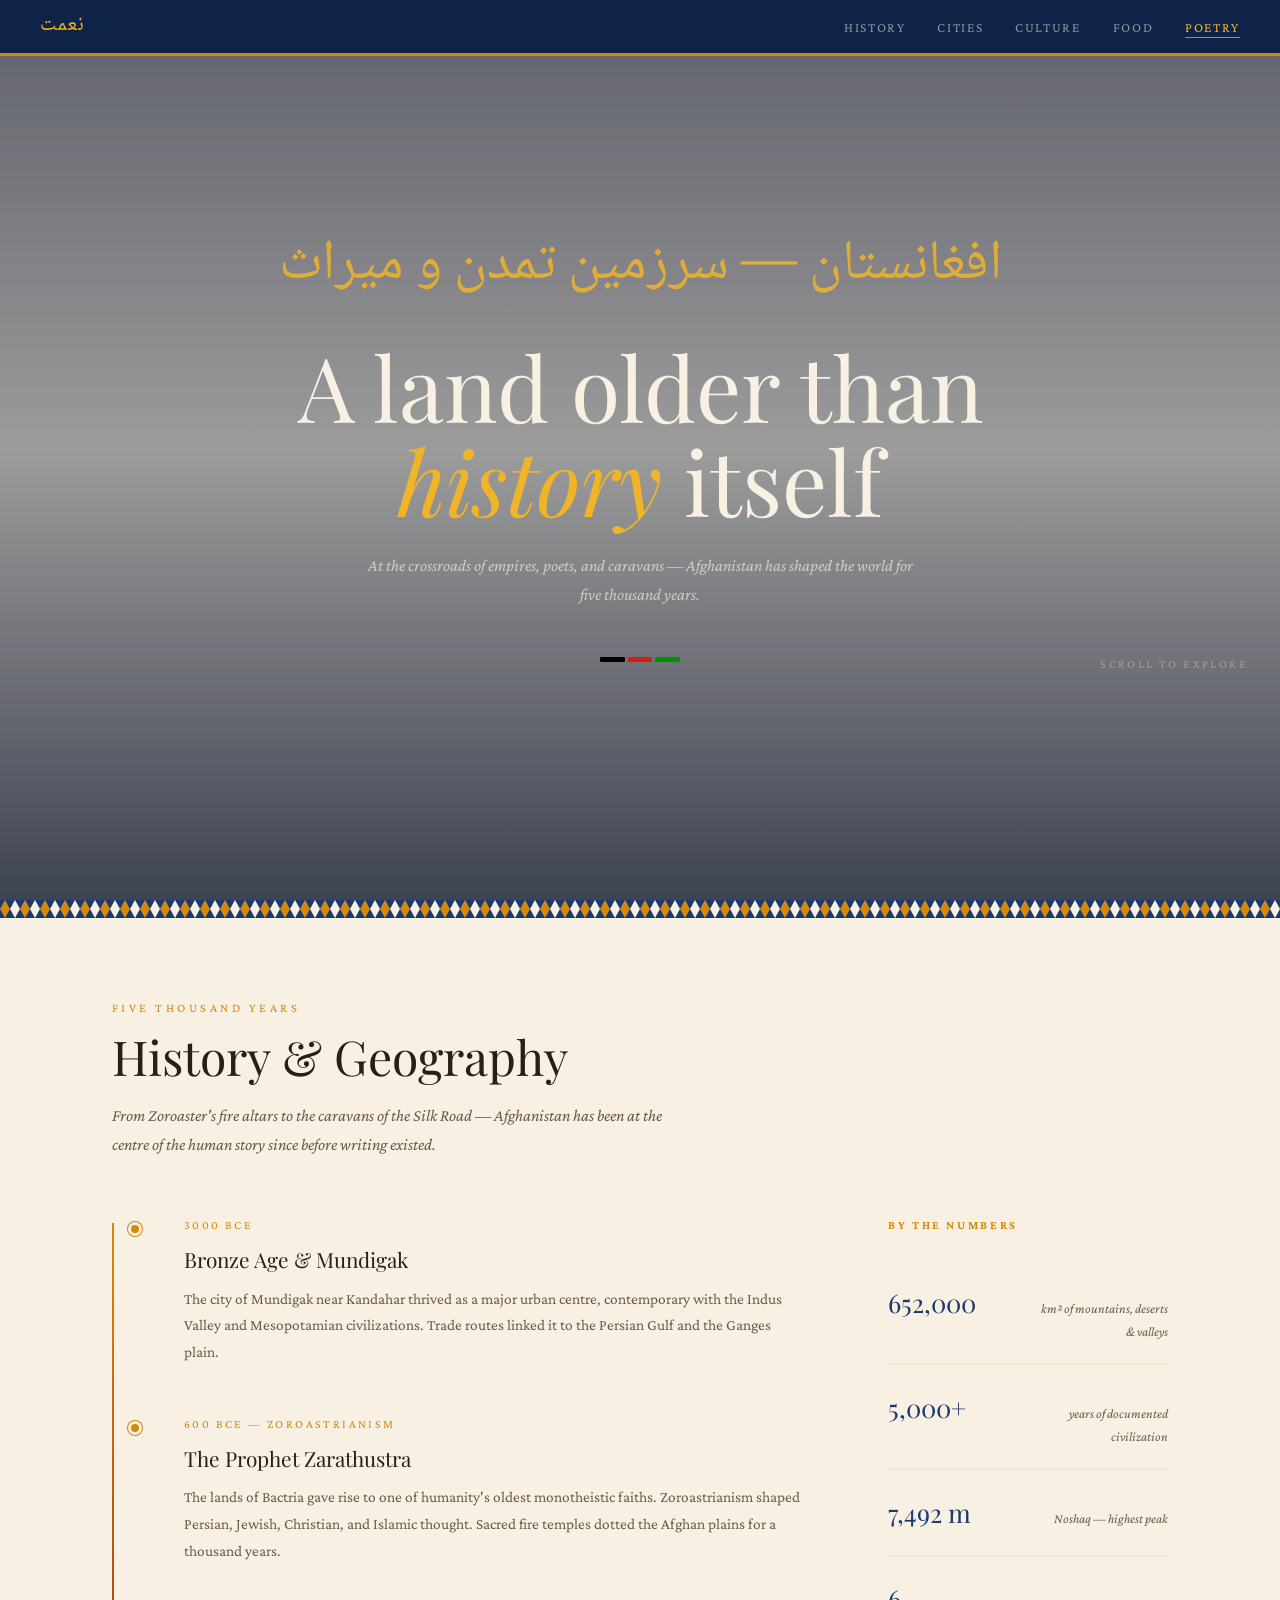
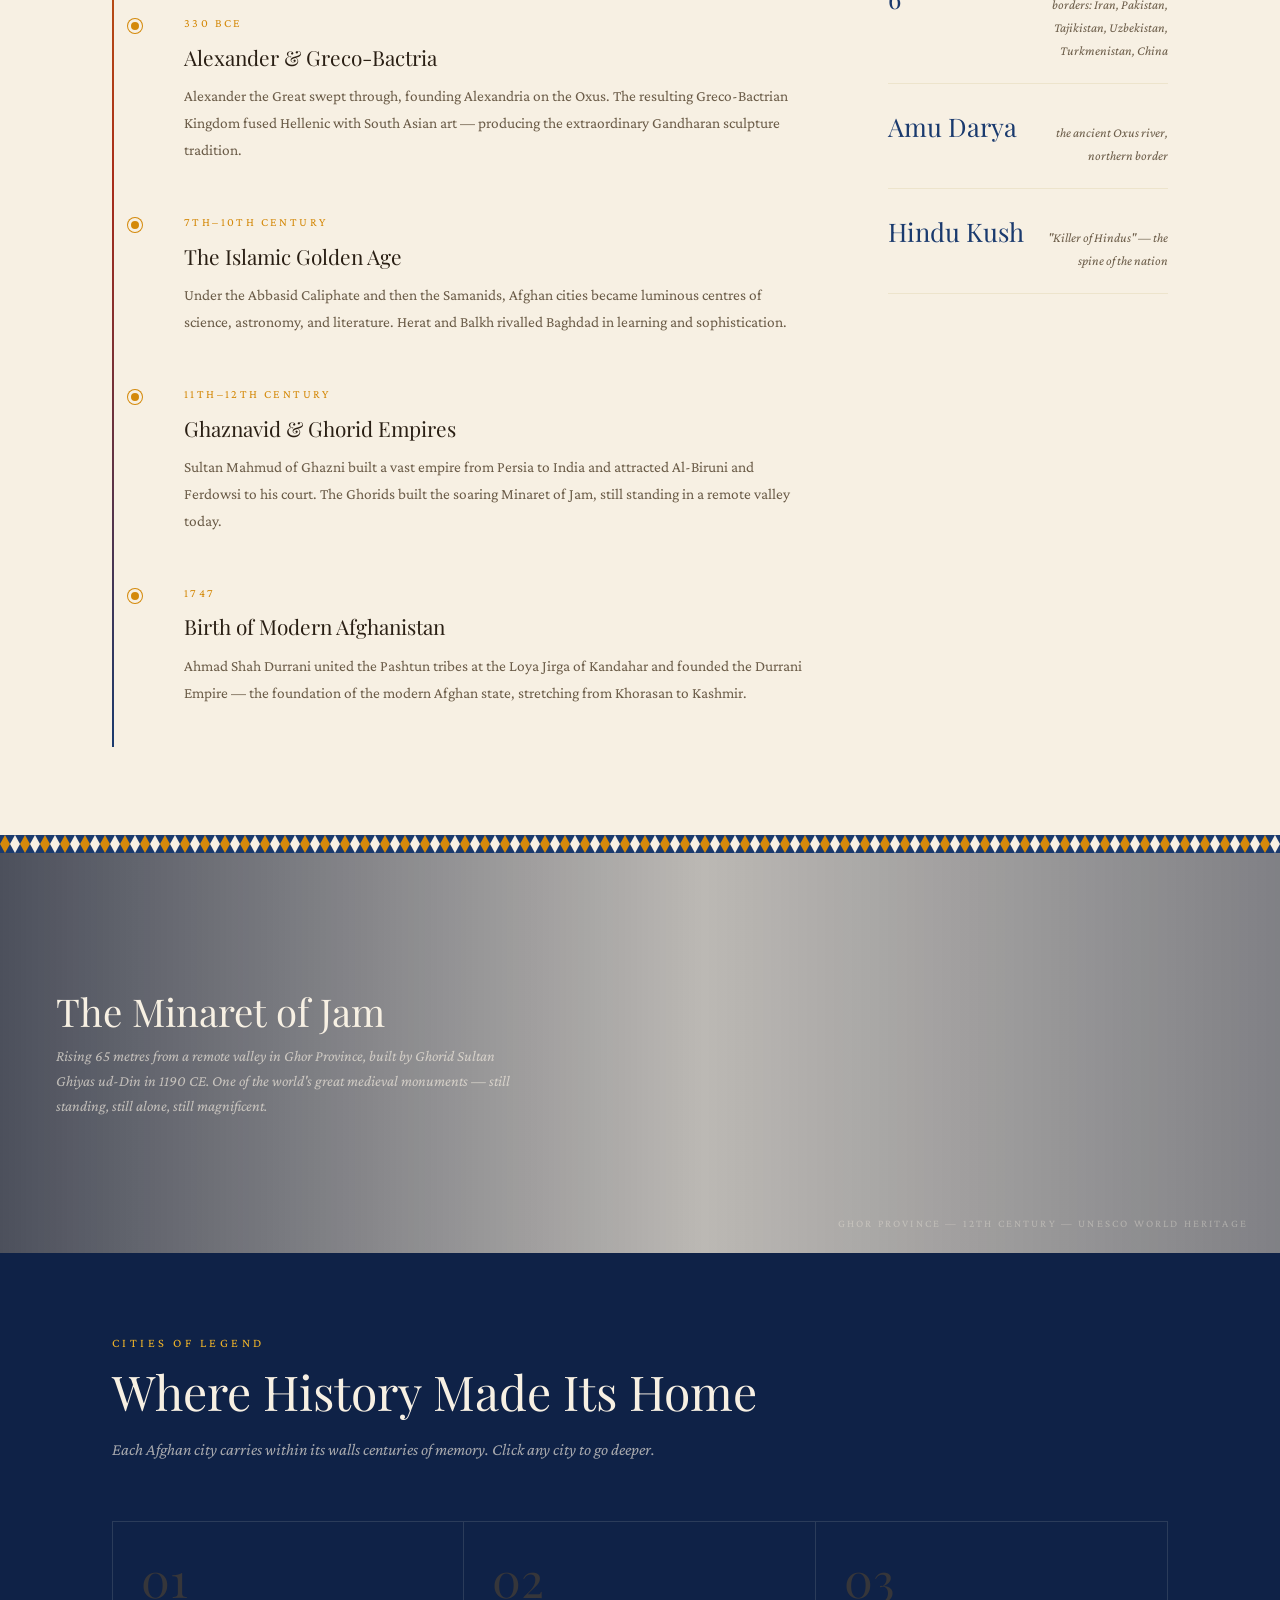
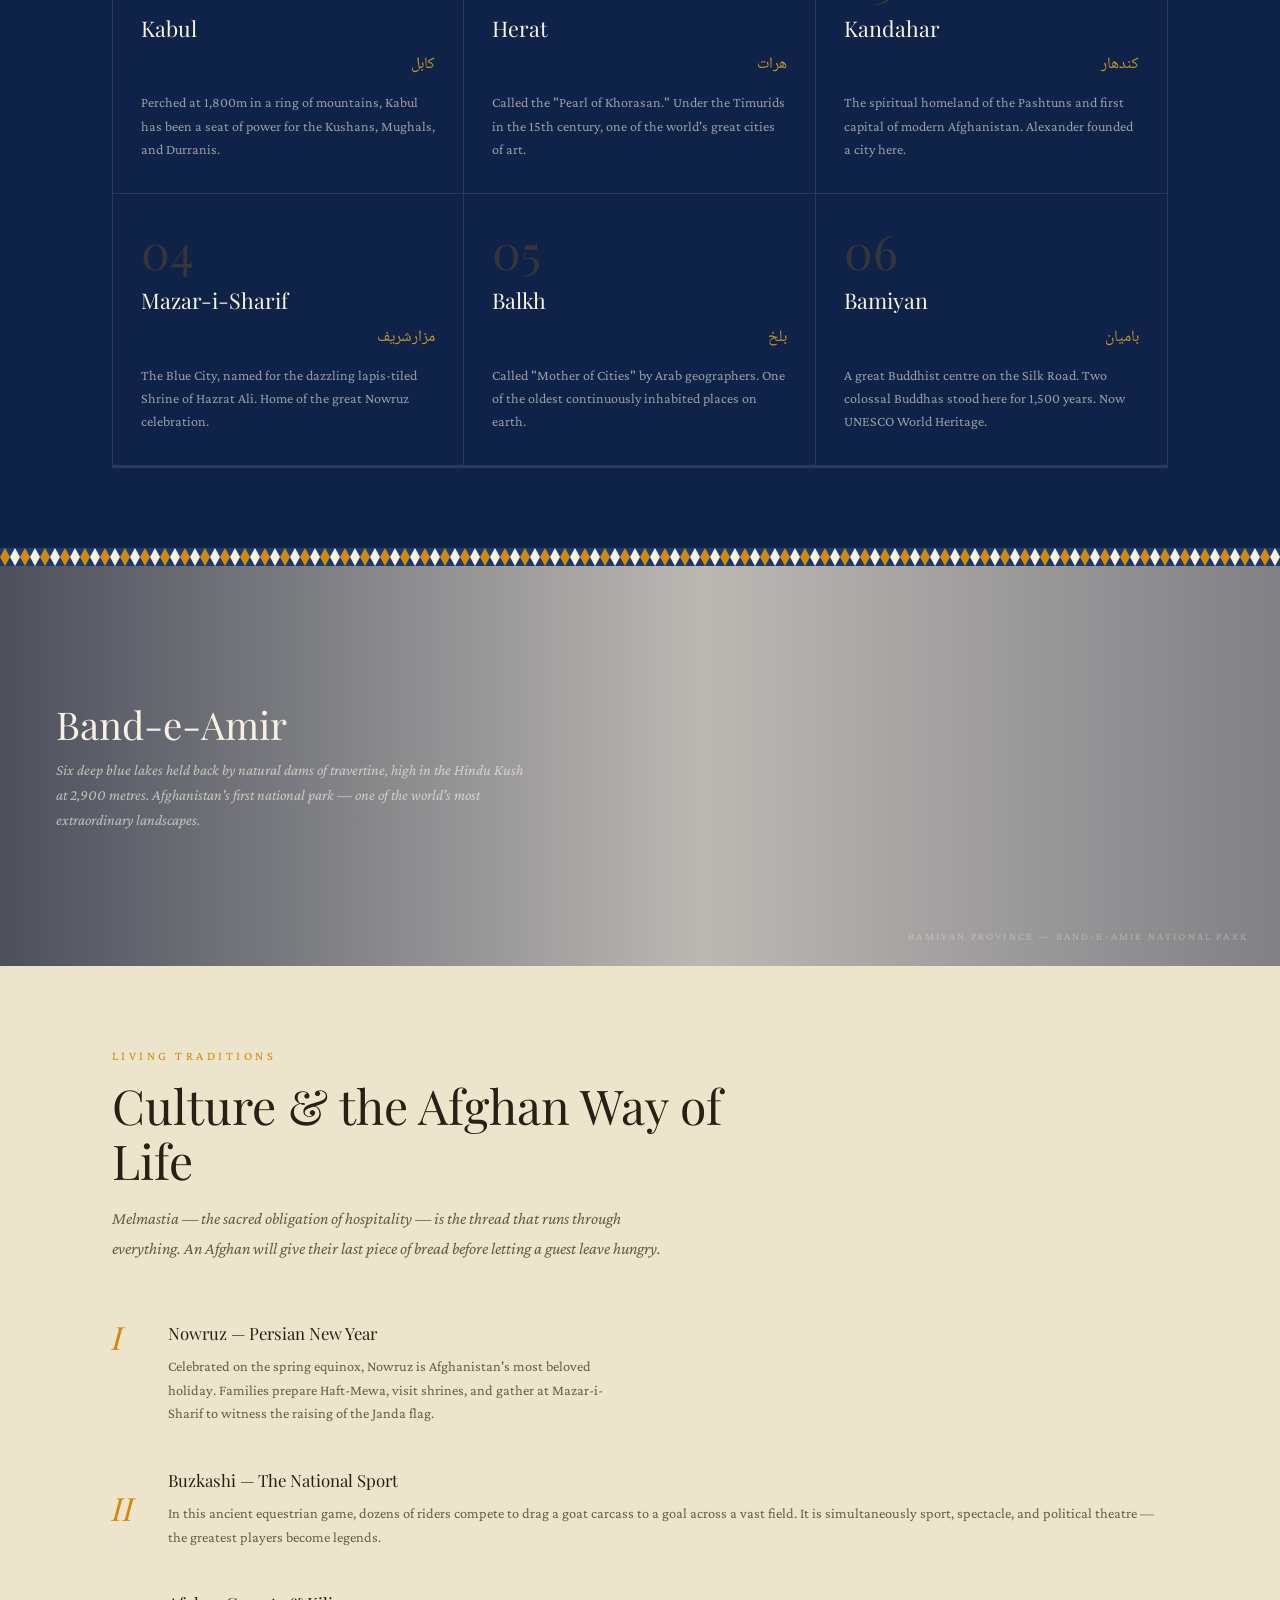
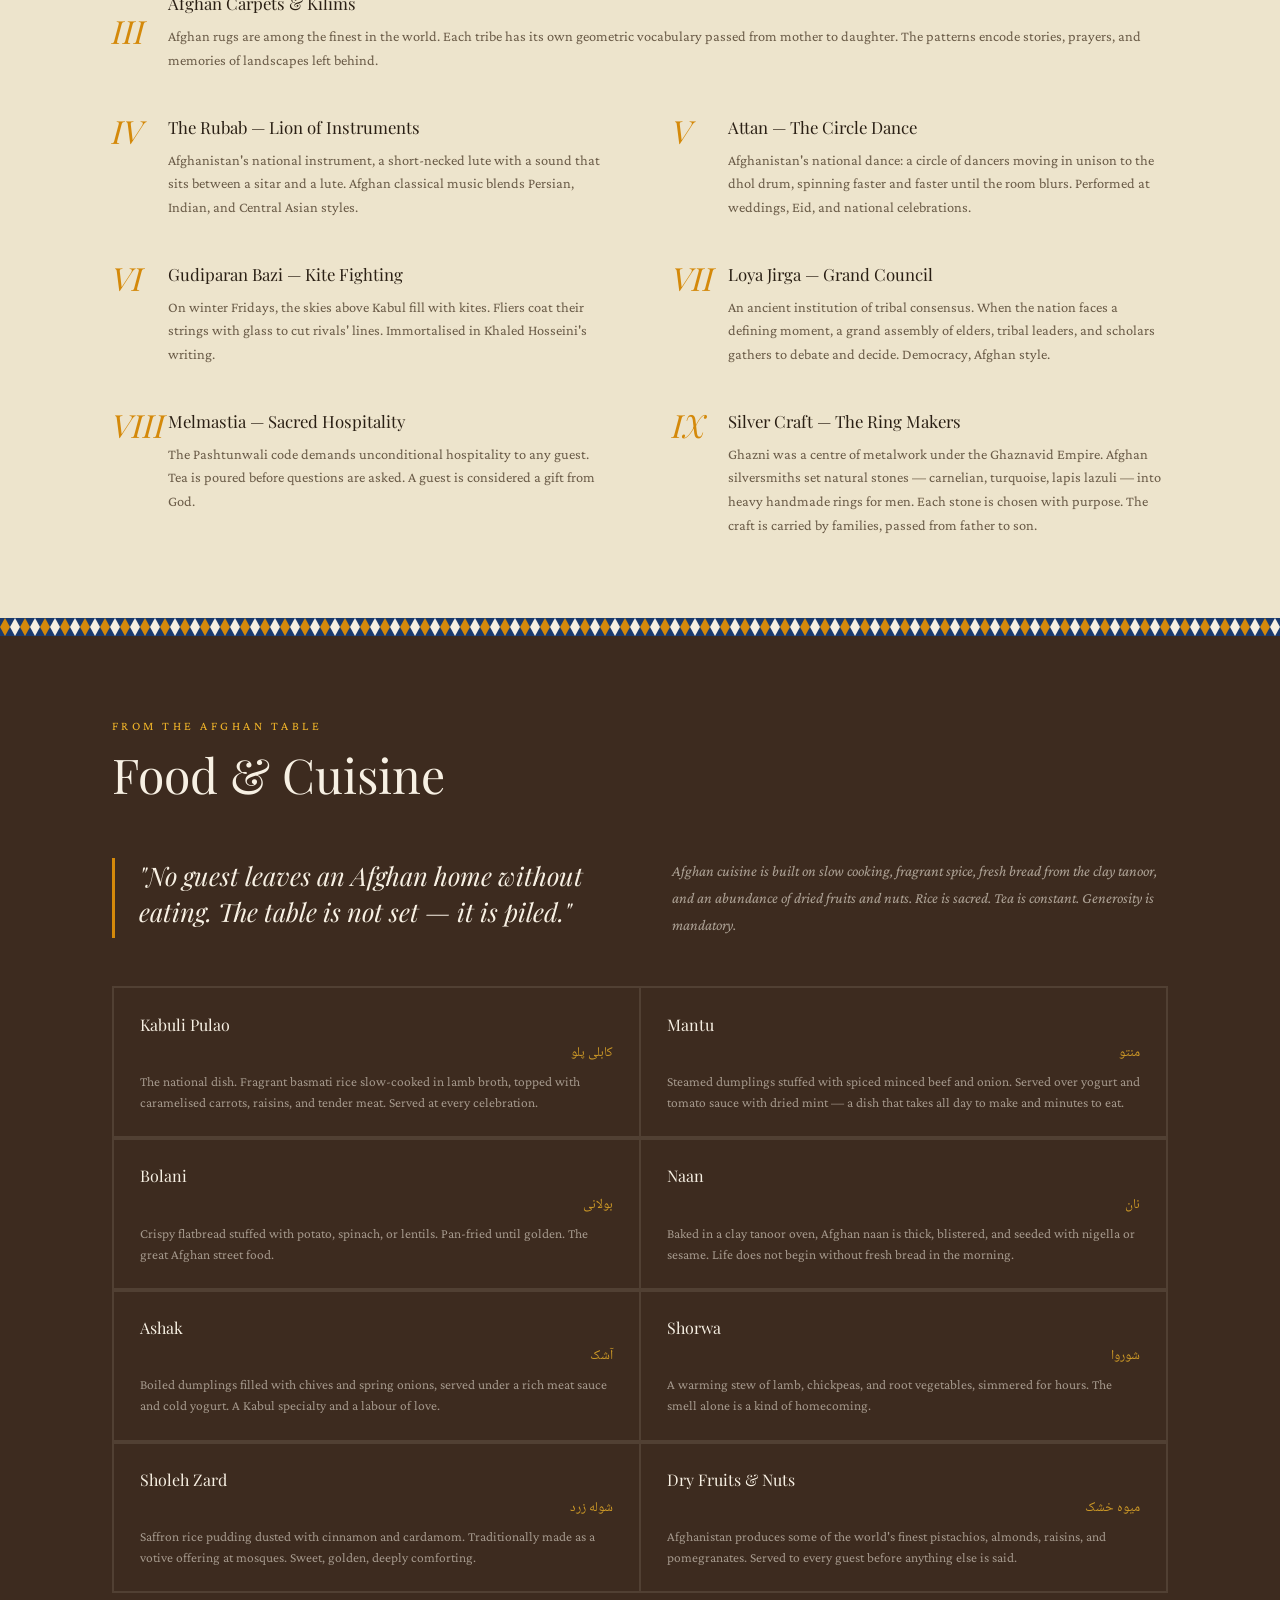
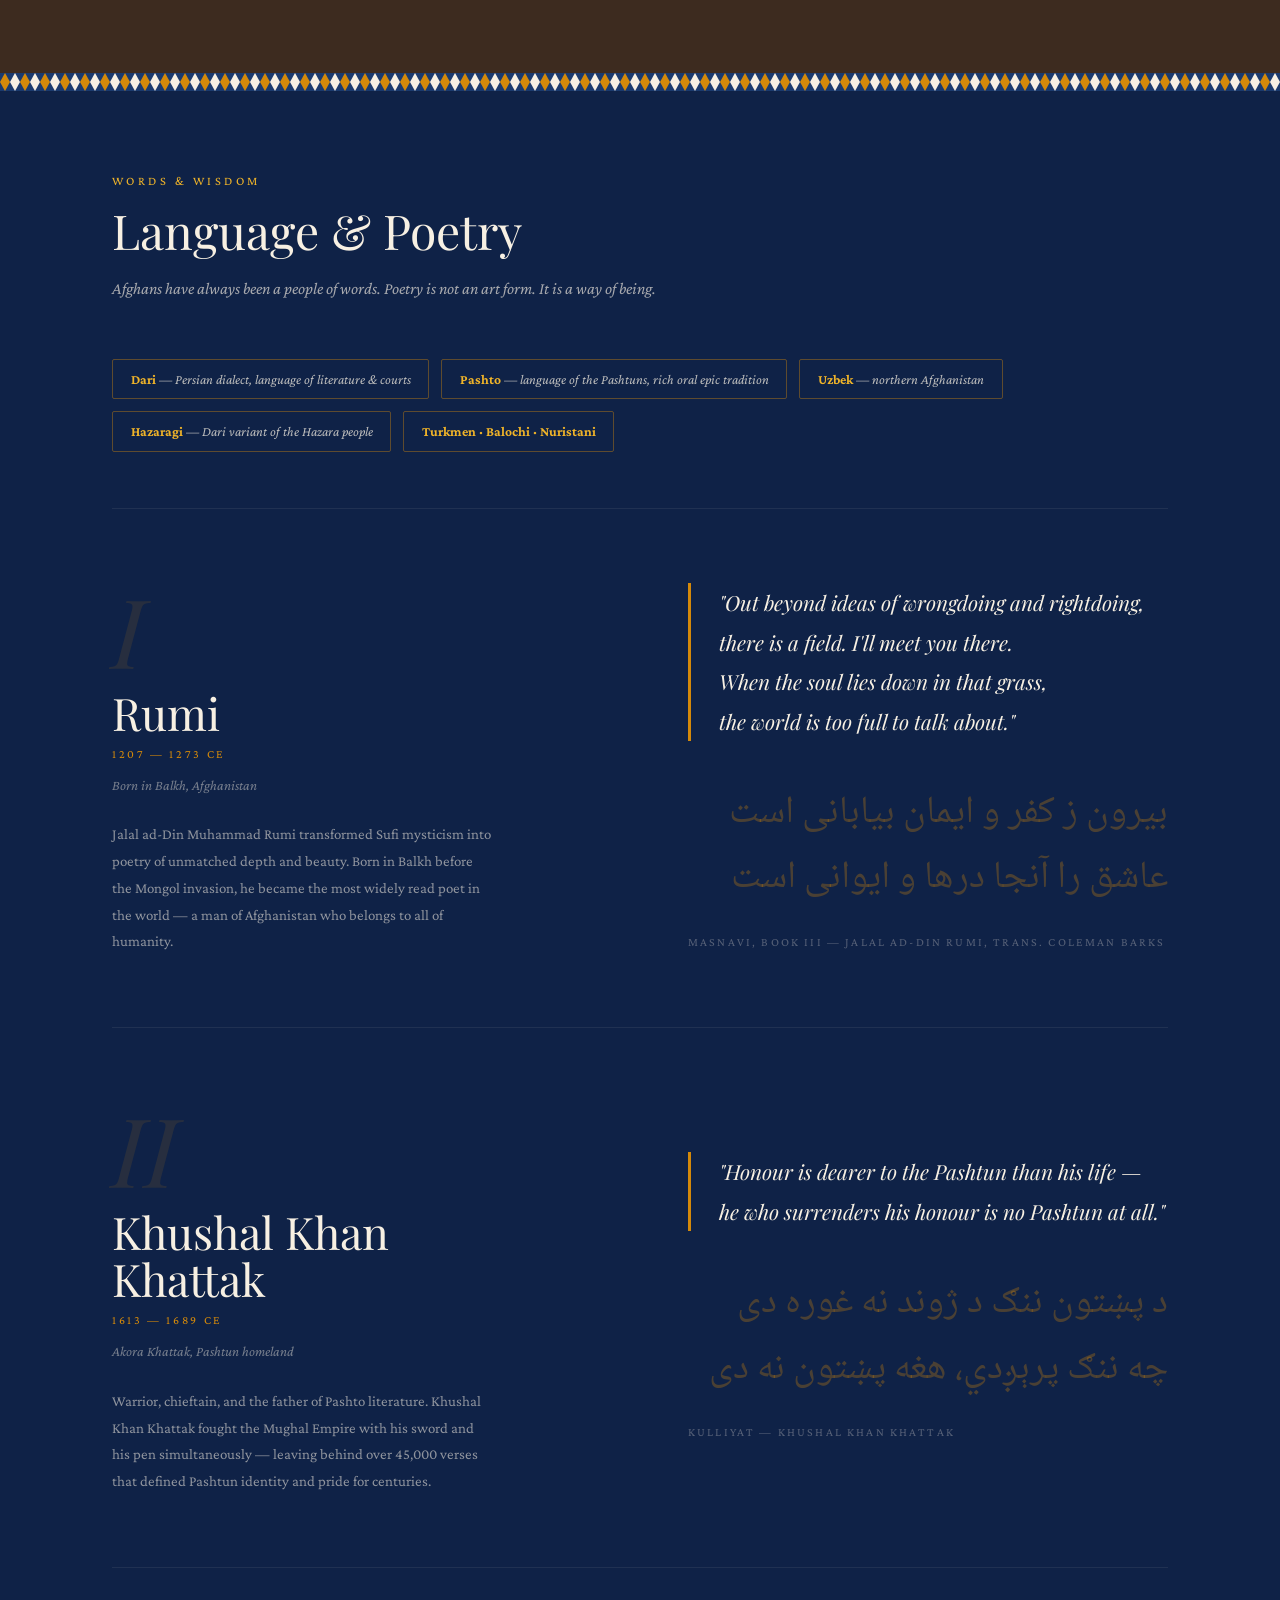
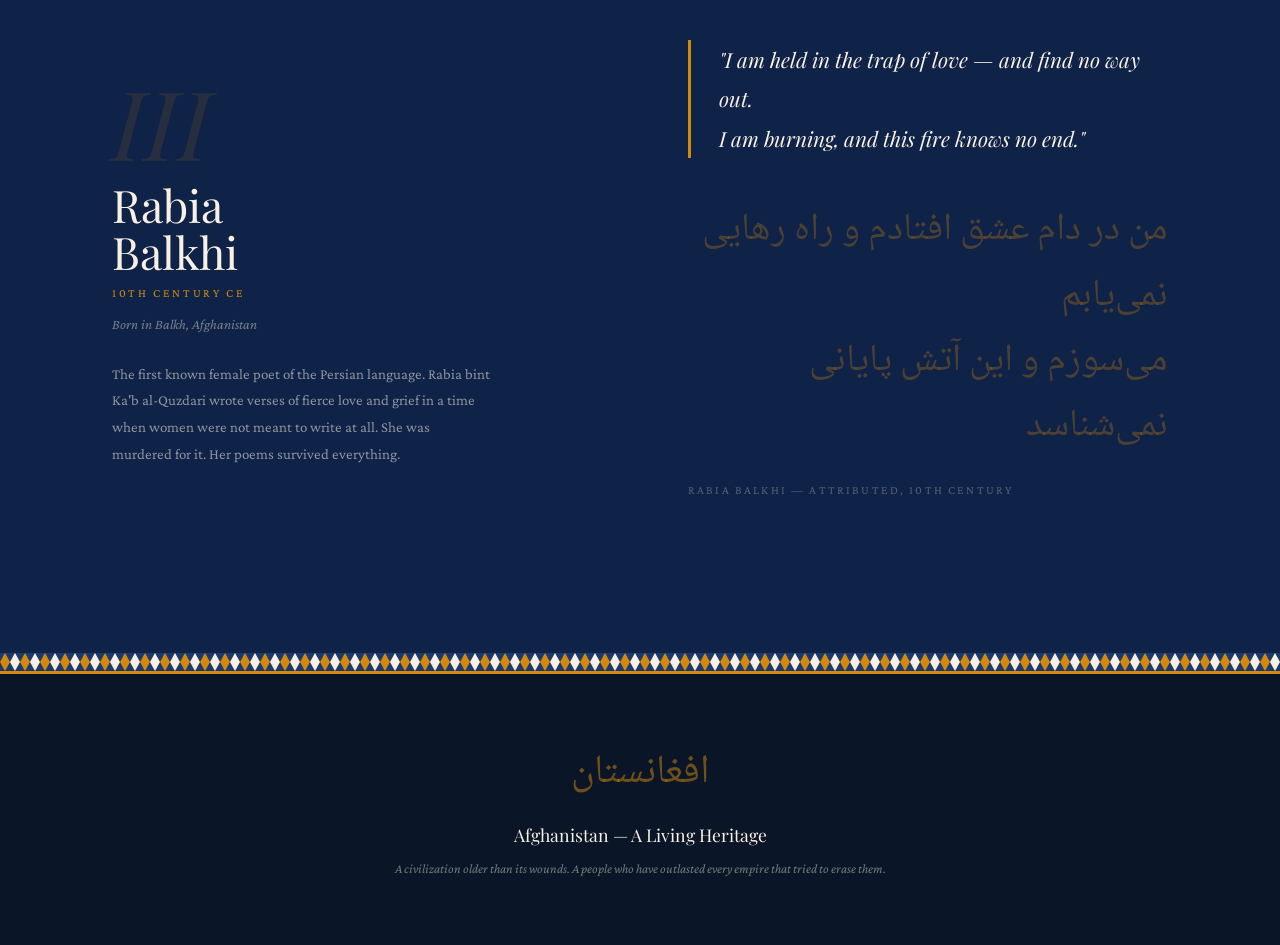
==== commit ebd48e26: "fix: replace fabricated poetry verses with verified originals - Rumi: fix Persian second line to aut" ====
--- a/afghanistan.html
+++ b/afghanistan.html
@@ -18,8 +18,22 @@
   <link rel="preconnect" href="https://fonts.googleapis.com">
   <link href="https://fonts.googleapis.com/css2?family=Playfair+Display:ital,wght@0,400;0,700;1,400&family=Crimson+Pro:ital,wght@0,400;0,600;1,400&family=Noto+Naskh+Arabic&display=swap" rel="stylesheet">
   <link rel="stylesheet" href="style.css">
+  <link rel="canonical" href="https://home.nemat.ch/afghanistan.html">
+  <script type="application/ld+json">
+  {
+    "@context": "https://schema.org",
+    "@type": "Article",
+    "headline": "Afghanistan — A Living Heritage",
+    "description": "Five thousand years of Afghan history, culture, cities, poetry, and craft. A civilization older than its wounds.",
+    "url": "https://home.nemat.ch/afghanistan.html",
+    "author": { "@type": "Person", "name": "Nemat", "url": "https://home.nemat.ch/" },
+    "about": { "@type": "Country", "name": "Afghanistan" }
+  }
+  </script>
 </head>
 <body>
+
+<div id="read-progress"></div>
 
 <nav>
   <a class="wordmark" href="index.html" lang="fa">نعمت</a>
@@ -59,7 +73,7 @@
 <div class="carpet-border"></div>
 
 <!-- HISTORY -->
-<div class="section-light" id="history">
+<div class="section-light fade-in" id="history">
   <div class="wrap">
     <div class="sh">
       <span class="kicker">Five Thousand Years</span>
@@ -130,7 +144,7 @@
 </div>
 
 <!-- CITIES -->
-<div class="section-dark" id="cities">
+<div class="section-dark fade-in" id="cities">
   <div class="wrap">
     <div class="sh">
       <span class="kicker">Cities of Legend</span>
@@ -210,7 +224,7 @@
 </div>
 
 <!-- CULTURE -->
-<div class="section-parch" id="culture">
+<div class="section-parch fade-in" id="culture">
   <div class="wrap">
     <div class="sh">
       <span class="kicker">Living Traditions</span>
@@ -297,7 +311,7 @@
 <div class="carpet-border invert"></div>
 
 <!-- FOOD -->
-<div class="section-earth" id="food">
+<div class="section-earth fade-in" id="food">
   <div class="wrap">
     <div class="sh">
       <span class="kicker">From the Afghan Table</span>
@@ -339,7 +353,7 @@
 <div class="carpet-border"></div>
 
 <!-- POETRY -->
-<div class="section-dark" id="poetry">
+<div class="section-dark fade-in" id="poetry">
   <div class="wrap">
     <div class="sh">
       <span class="kicker">Words &amp; Wisdom</span>
@@ -377,10 +391,10 @@
           the world is too full to talk about."
         </blockquote>
         <div class="poet-script-large" lang="fa">
-          بیرون ز کفر و ایمان، بیابانی‌ست<br>
-          عاشق را آنجاست قرار و آرام
-        </div>
-        <span class="poet-cite">Masnavi — Jalal ad-Din Rumi</span>
+          بیرون ز کفر و ایمان بیابانی است<br>
+          عاشق را آنجا درها و ایوانی است
+        </div>
+        <span class="poet-cite">Masnavi, Book III — Jalal ad-Din Rumi, trans. Coleman Barks</span>
       </div>
     </div>
 
@@ -394,16 +408,14 @@
       </div>
       <div class="poet-verse">
         <blockquote>
-          "I am the hawk of the mountains;<br>
-          my nest is the high peak.<br>
-          Do not mistake my silence for surrender —<br>
-          I am the Pashtun, and freedom is my marrow."
+          "Honour is dearer to the Pashtun than his life —<br>
+          he who surrenders his honour is no Pashtun at all."
         </blockquote>
         <div class="poet-script-large" lang="ps">
-          زه د غره شاهین یم، چوپړ مې د غره دی<br>
-          آزادي زما وینه ده، دا لار به نه پرېږدم
-        </div>
-        <span class="poet-cite">Khushal Khan Khattak — Pashtun Warrior-Poet</span>
+          د پښتون ننګ د ژوند نه غوره دی<br>
+          چه ننګ پرېږدي، هغه پښتون نه دی
+        </div>
+        <span class="poet-cite">Kulliyat — Khushal Khan Khattak</span>
       </div>
     </div>
 
@@ -417,16 +429,14 @@
       </div>
       <div class="poet-verse">
         <blockquote>
-          "Every morning a new sorrow finds its home in my heart,<br>
-          yet every morning I rise, and I write.<br>
-          O Kabul — your dust is sweeter to me<br>
-          than the rose gardens of strangers."
+          "I am held in the trap of love — and find no way out.<br>
+          I am burning, and this fire knows no end."
         </blockquote>
         <div class="poet-script-large" lang="fa">
-          هر صبح غمی تازه دلم را می‌فشرد<br>
-          اما باز می‌نویسم — که خموشی خیانت است
-        </div>
-        <span class="poet-cite">Rabia Balkhi — First female poet of the Persian language</span>
+          من در دام عشق افتادم و راه رهایی نمی‌یابم<br>
+          می‌سوزم و این آتش پایانی نمی‌شناسد
+        </div>
+        <span class="poet-cite">Rabia Balkhi — attributed, 10th century</span>
       </div>
     </div>
 
@@ -440,6 +450,8 @@
   <div class="footer-title">Afghanistan — A Living Heritage</div>
   <p>A civilization older than its wounds. A people who have outlasted every empire that tried to erase them.</p>
 </footer>
+
+<button id="scroll-top" aria-label="Back to top">&#8593;</button>
 
 <script>
   // ── Hamburger ─────────────────────────────
@@ -567,6 +579,27 @@
     if (activeCard) activeCard.classList.remove('active');
     activeCard = null;
   }
+
+  // ── Reading progress bar ──────────────────
+  const progressBar = document.getElementById('read-progress');
+  window.addEventListener('scroll', () => {
+    const docHeight = document.documentElement.scrollHeight - window.innerHeight;
+    progressBar.style.width = (window.scrollY / docHeight * 100) + '%';
+  });
+
+  // ── Scroll-to-top ─────────────────────────
+  const scrollTopBtn = document.getElementById('scroll-top');
+  window.addEventListener('scroll', () => {
+    scrollTopBtn.classList.toggle('show', window.scrollY > 500);
+  });
+  scrollTopBtn.addEventListener('click', () => window.scrollTo({ top: 0, behavior: 'smooth' }));
+
+  // ── Fade-in on scroll ─────────────────────
+  const fadeEls = document.querySelectorAll('.fade-in');
+  const fadeObserver = new IntersectionObserver(entries => {
+    entries.forEach(e => { if (e.isIntersecting) { e.target.classList.add('visible'); fadeObserver.unobserve(e.target); } });
+  }, { threshold: 0.06 });
+  fadeEls.forEach(el => fadeObserver.observe(el));
 </script>
 </body>
 </html>
--- a/style.css
+++ b/style.css
@@ -1207,3 +1207,74 @@
   .poet-grid { grid-template-columns: 1fr; gap: 2.5rem; padding: 3rem 0; }
   .poet-num { font-size: 4rem; }
 }
+
+
+/* ════════════════════════════════════════════
+   GLOBAL UI COMPONENTS
+   ════════════════════════════════════════════ */
+
+/* ─── FADE-IN ON SCROLL ──────────────────── */
+.fade-in {
+  opacity: 0;
+  transform: translateY(28px);
+  transition: opacity 0.7s ease, transform 0.7s ease;
+}
+.fade-in.visible {
+  opacity: 1;
+  transform: none;
+}
+
+/* ─── READING PROGRESS BAR ───────────────── */
+#read-progress {
+  position: fixed;
+  top: 56px;
+  left: 0;
+  height: 3px;
+  width: 0%;
+  background: linear-gradient(to right, var(--saffron), var(--saffron-lt));
+  z-index: 199;
+  pointer-events: none;
+  transition: width 0.08s linear;
+}
+
+/* ─── SCROLL TO TOP ──────────────────────── */
+#scroll-top {
+  position: fixed;
+  bottom: 2rem;
+  right: 2rem;
+  width: 44px;
+  height: 44px;
+  background: var(--lapis-dk);
+  border: 1px solid rgba(212,137,10,0.5);
+  color: var(--saffron-lt);
+  font-size: 1.1rem;
+  line-height: 1;
+  cursor: pointer;
+  opacity: 0;
+  pointer-events: none;
+  transition: opacity 0.3s, background 0.2s, border-color 0.2s;
+  z-index: 150;
+  display: flex;
+  align-items: center;
+  justify-content: center;
+}
+#scroll-top.show {
+  opacity: 1;
+  pointer-events: auto;
+}
+#scroll-top:hover {
+  background: var(--lapis);
+  border-color: var(--saffron);
+}
+
+/* ─── STONE COLOR DOT ────────────────────── */
+.stone-dot {
+  display: inline-block;
+  width: 9px;
+  height: 9px;
+  border-radius: 50%;
+  margin-right: 0.55rem;
+  vertical-align: middle;
+  flex-shrink: 0;
+  box-shadow: 0 0 0 1px rgba(255,255,255,0.15);
+}
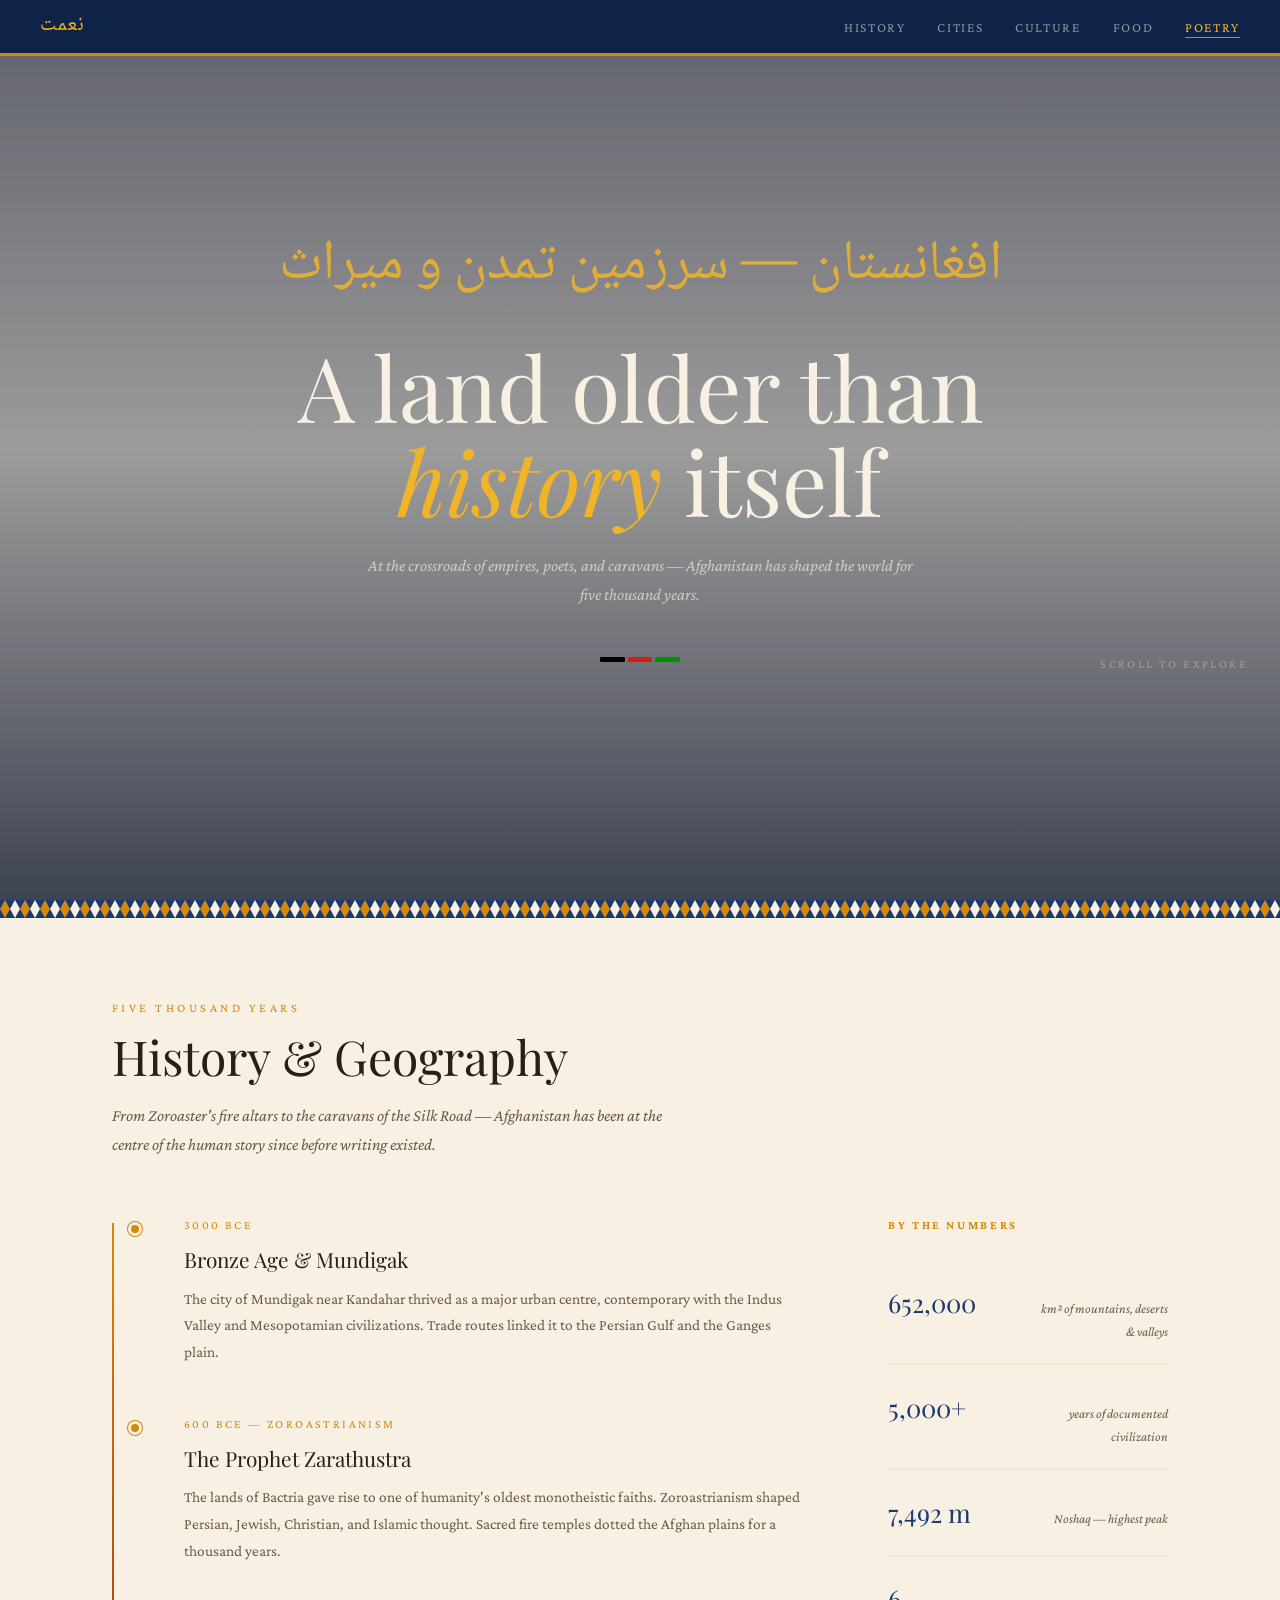
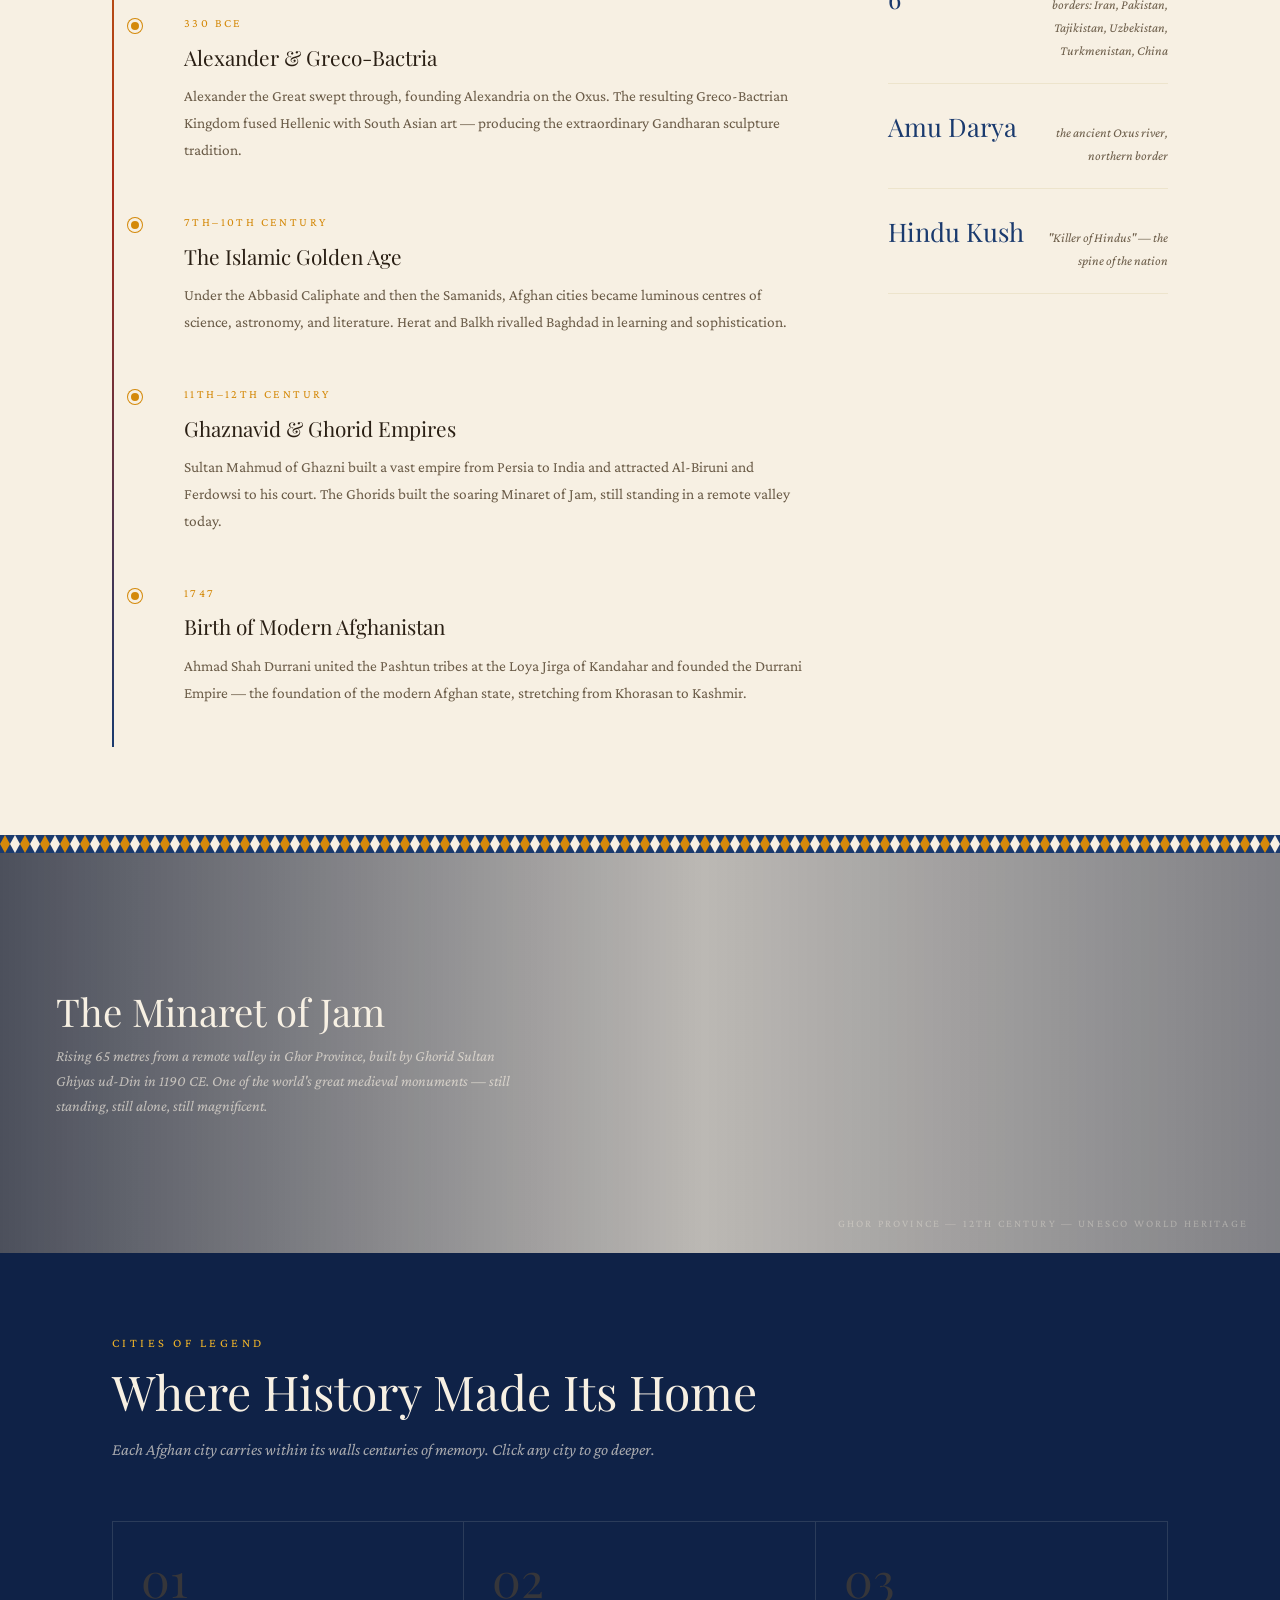
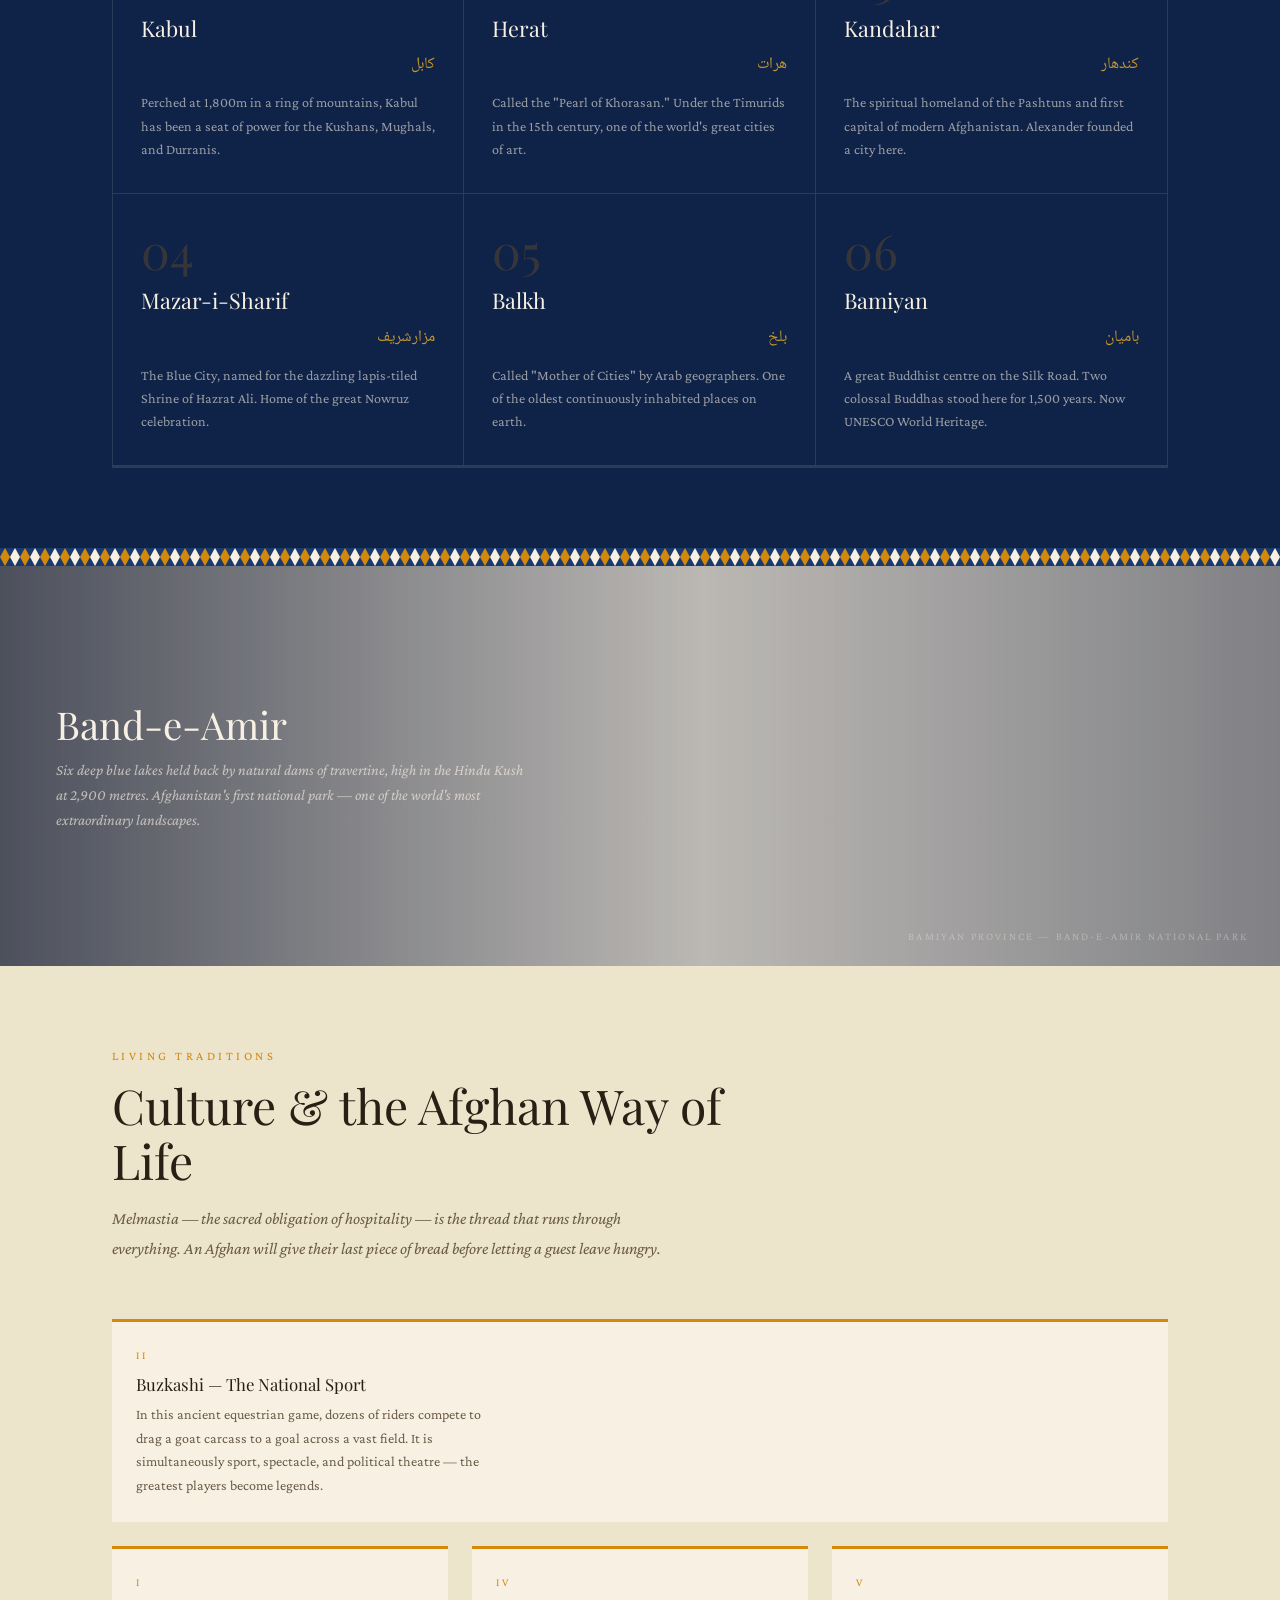
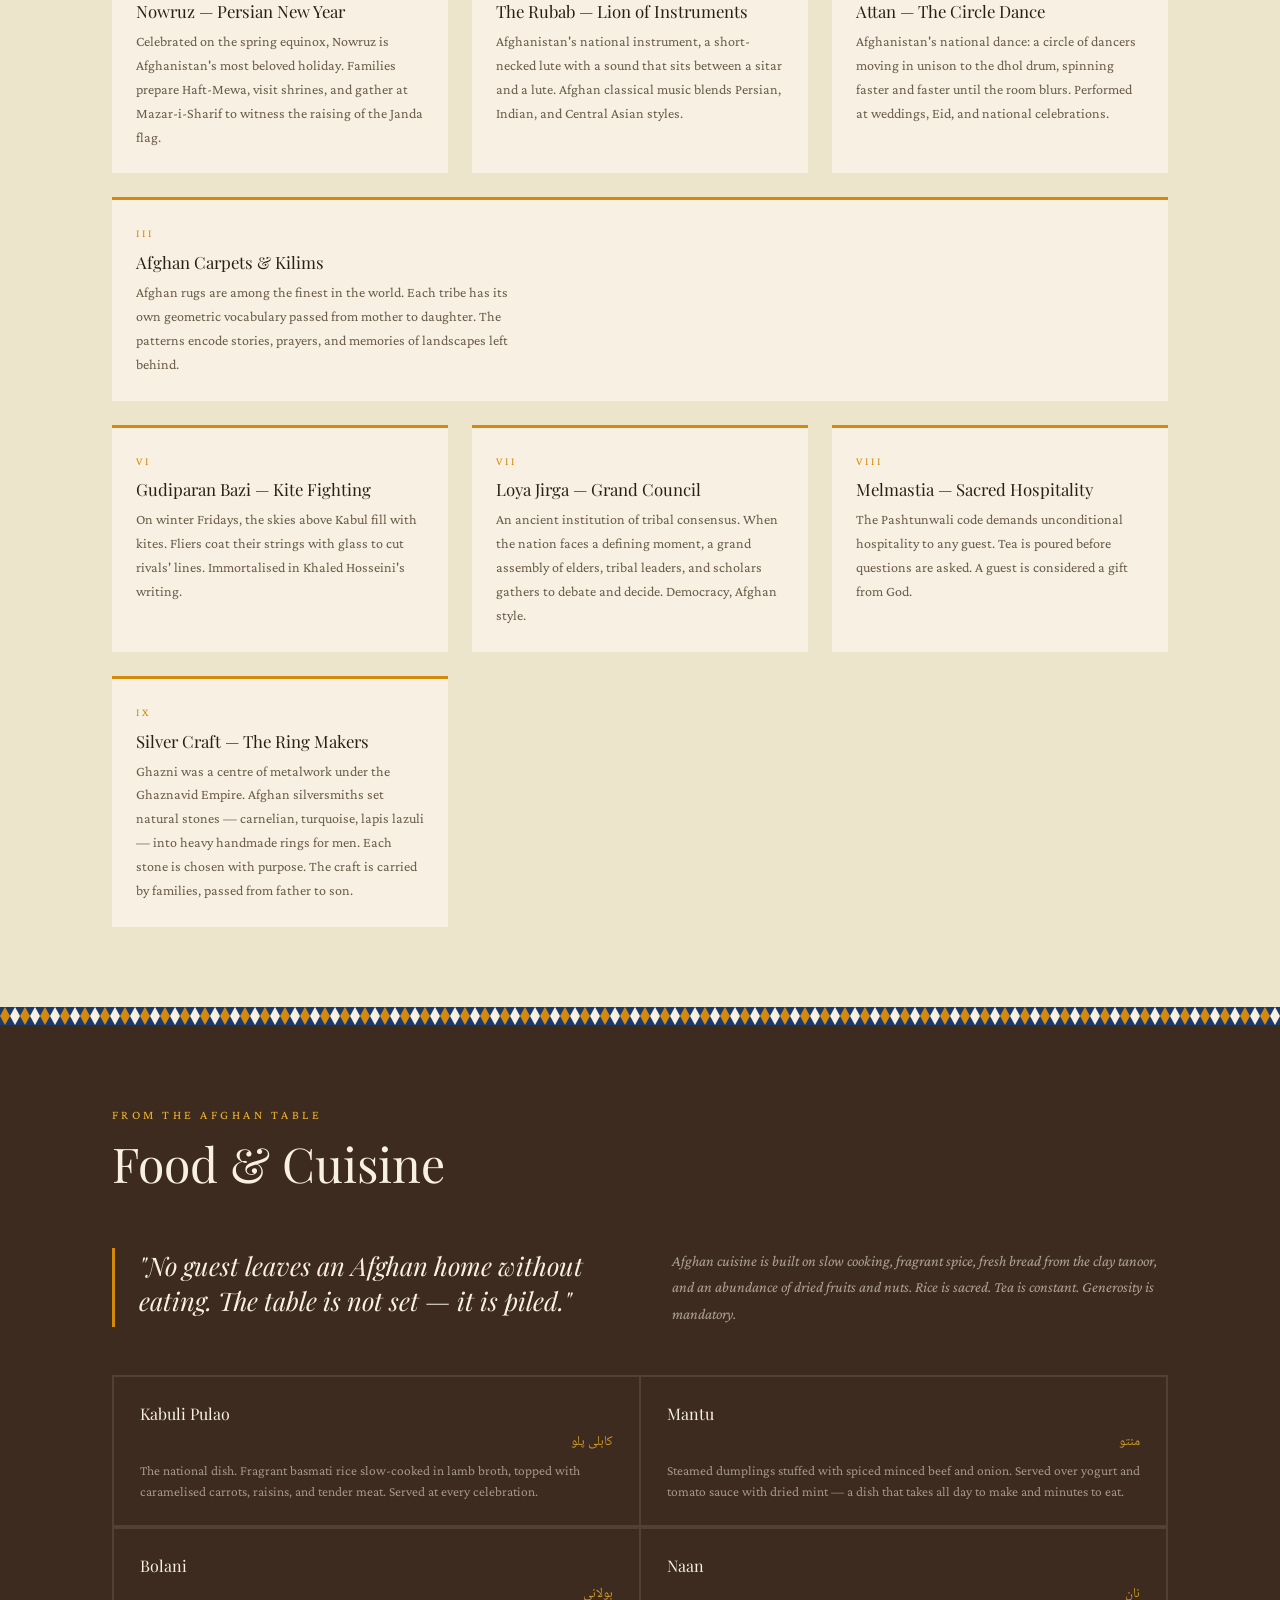
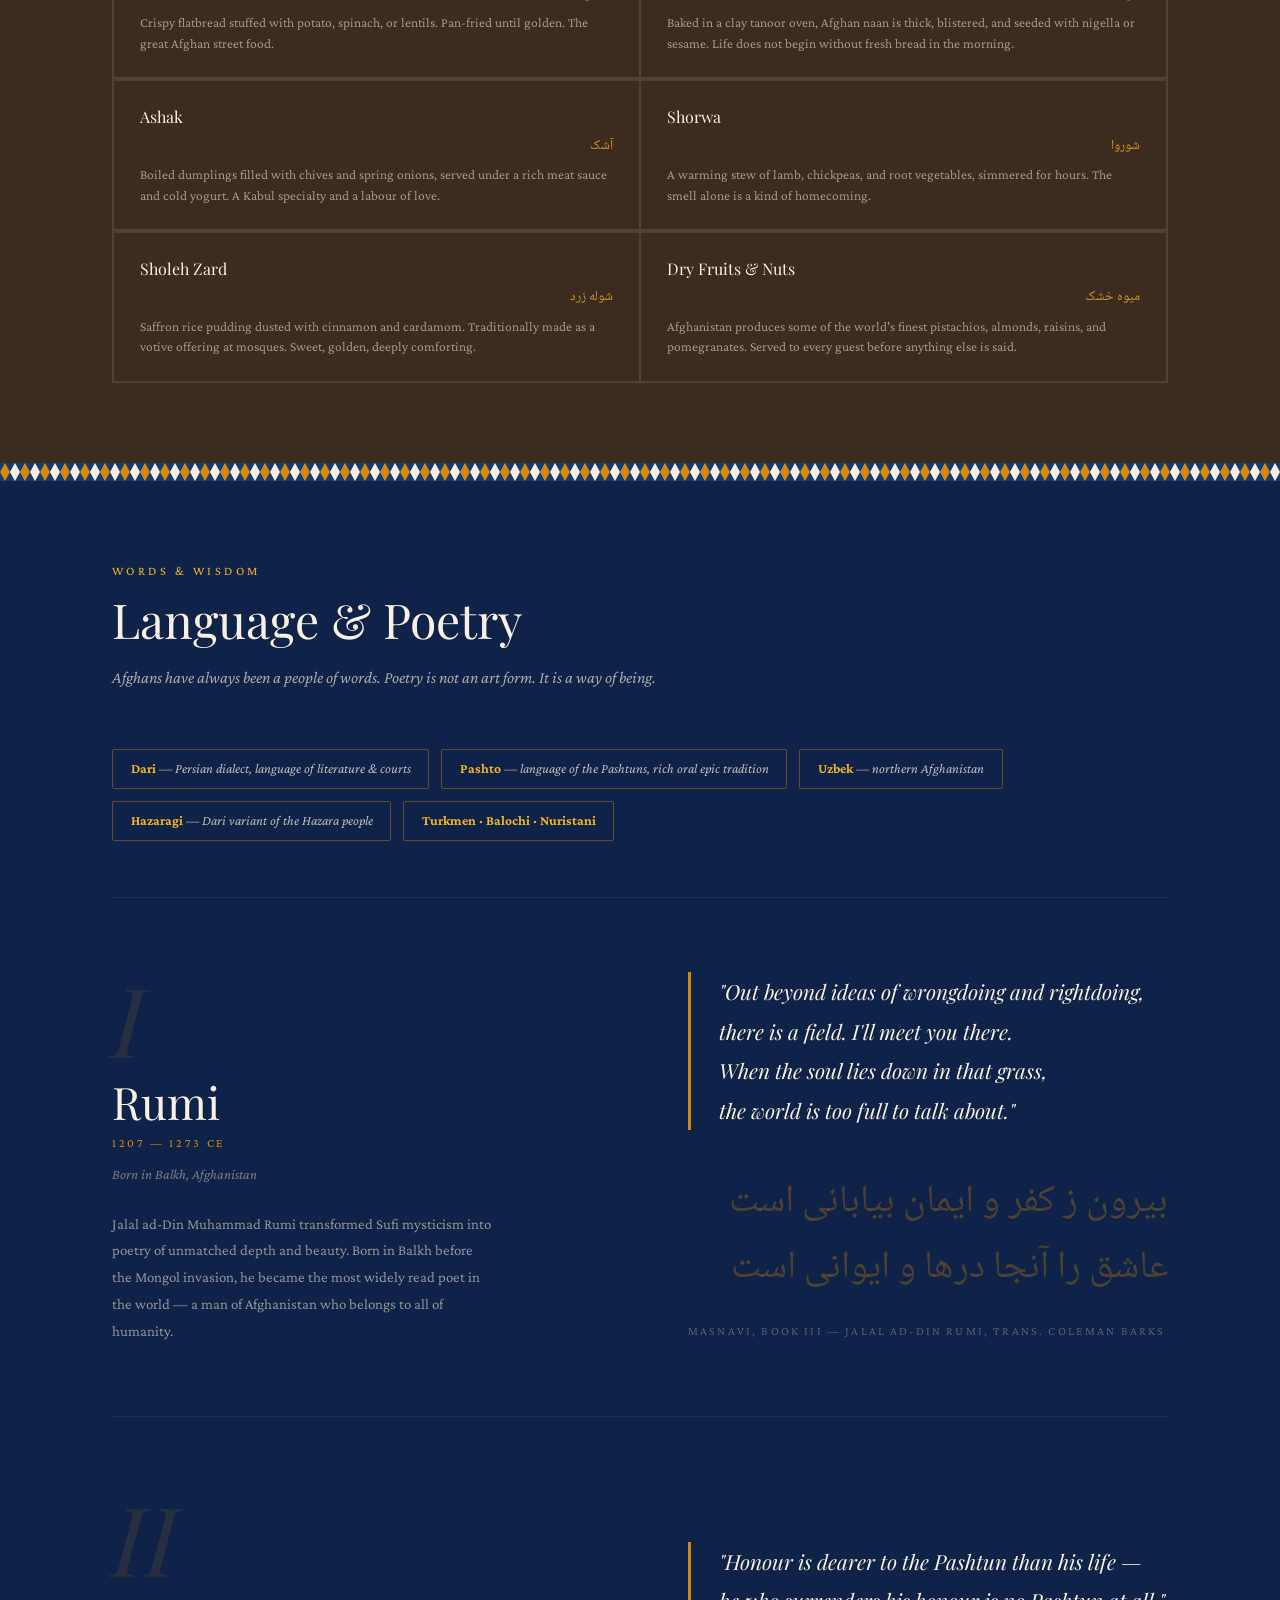
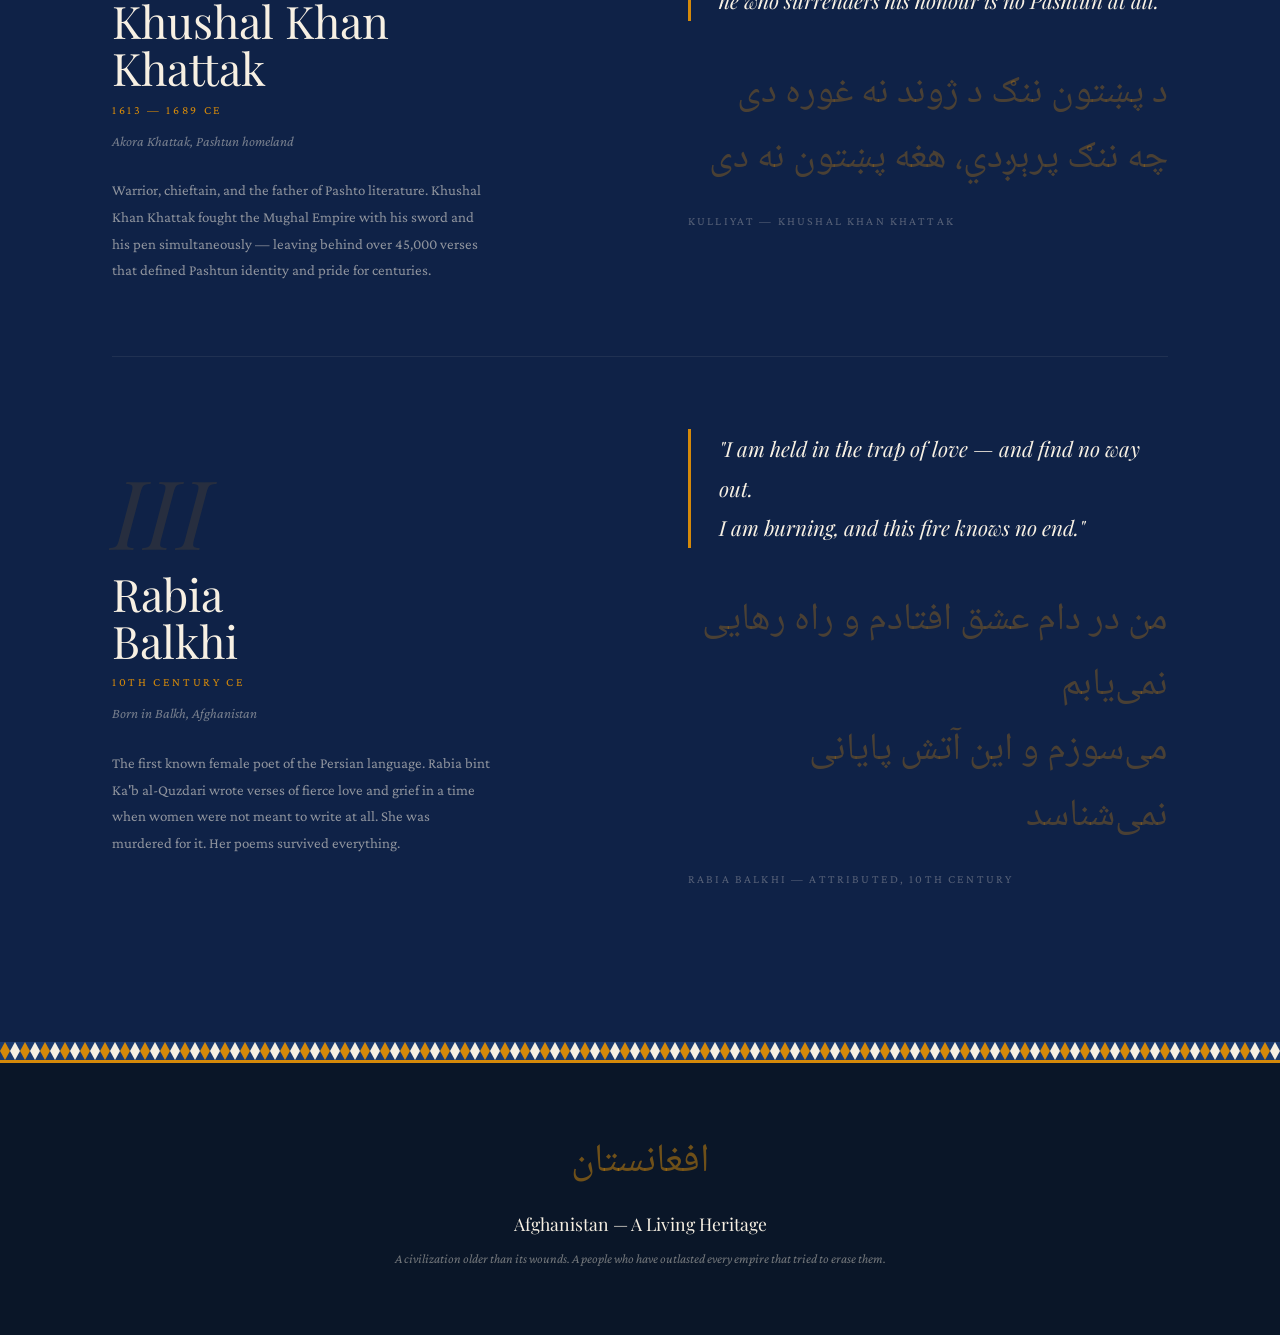
==== commit 39aaaf4f: "redesign: culture section — full-width cards, 3-column grid Replace the cramped 2-col grid with 40px" ====
--- a/afghanistan.html
+++ b/afghanistan.html
@@ -232,78 +232,88 @@
       <p class="intro">Melmastia — the sacred obligation of hospitality — is the thread that runs through everything. An Afghan will give their last piece of bread before letting a guest leave hungry.</p>
     </div>
     <div class="culture-grid">
+
+      <div class="cult-item cult-item-wide">
+        <img src="https://commons.wikimedia.org/wiki/Special:FilePath/Nowruz_Buzkashi_Match_in_Mazar_(5778260045).jpg" alt="Buzkashi match" loading="lazy" onerror="this.style.display='none'">
+        <div class="cult-item-body">
+          <span class="marker">II</span>
+          <h3>Buzkashi — The National Sport</h3>
+          <p>In this ancient equestrian game, dozens of riders compete to drag a goat carcass to a goal across a vast field. It is simultaneously sport, spectacle, and political theatre — the greatest players become legends.</p>
+        </div>
+      </div>
+
       <div class="cult-item">
-        <span class="marker">I</span>
-        <div>
-          <img class="cult-item-img" src="https://commons.wikimedia.org/wiki/Special:FilePath/Nawruz_Mazar.jpg" alt="Nowruz celebration" loading="lazy" onerror="this.style.display='none'">
+        <img class="cult-item-img" src="https://commons.wikimedia.org/wiki/Special:FilePath/Nawruz_Mazar.jpg" alt="Nowruz celebration" loading="lazy" onerror="this.style.display='none'">
+        <div class="cult-item-body">
+          <span class="marker">I</span>
           <h3>Nowruz — Persian New Year</h3>
           <p>Celebrated on the spring equinox, Nowruz is Afghanistan's most beloved holiday. Families prepare Haft-Mewa, visit shrines, and gather at Mazar-i-Sharif to witness the raising of the Janda flag.</p>
         </div>
       </div>
-      <div class="cult-item-wide cult-item">
-        <img src="https://commons.wikimedia.org/wiki/Special:FilePath/Nowruz_Buzkashi_Match_in_Mazar_(5778260045).jpg" alt="Buzkashi match" loading="lazy" onerror="this.style.display='none'">
-        <span class="marker">II</span>
-        <div>
-          <h3>Buzkashi — The National Sport</h3>
-          <p>In this ancient equestrian game, dozens of riders compete to drag a goat carcass to a goal across a vast field. It is simultaneously sport, spectacle, and political theatre — the greatest players become legends.</p>
-        </div>
-      </div>
-      <div class="cult-item-wide cult-item">
+
+      <div class="cult-item">
+        <img class="cult-item-img" src="https://commons.wikimedia.org/wiki/Special:FilePath/Rubab_instrument.jpg" alt="The Afghan rubab" loading="lazy" onerror="this.style.display='none'">
+        <div class="cult-item-body">
+          <span class="marker">IV</span>
+          <h3>The Rubab — Lion of Instruments</h3>
+          <p>Afghanistan's national instrument, a short-necked lute with a sound that sits between a sitar and a lute. Afghan classical music blends Persian, Indian, and Central Asian styles.</p>
+        </div>
+      </div>
+
+      <div class="cult-item">
+        <img class="cult-item-img" src="https://commons.wikimedia.org/wiki/Special:FilePath/Attan.jpg" alt="Attan — the national dance" loading="lazy" onerror="this.style.display='none'">
+        <div class="cult-item-body">
+          <span class="marker">V</span>
+          <h3>Attan — The Circle Dance</h3>
+          <p>Afghanistan's national dance: a circle of dancers moving in unison to the dhol drum, spinning faster and faster until the room blurs. Performed at weddings, Eid, and national celebrations.</p>
+        </div>
+      </div>
+
+      <div class="cult-item cult-item-wide">
         <img src="https://commons.wikimedia.org/wiki/Special:FilePath/Afghan_Carpet_Seller.jpg" alt="Afghan carpet seller" loading="lazy" onerror="this.style.display='none'">
-        <span class="marker">III</span>
-        <div>
+        <div class="cult-item-body">
+          <span class="marker">III</span>
           <h3>Afghan Carpets &amp; Kilims</h3>
           <p>Afghan rugs are among the finest in the world. Each tribe has its own geometric vocabulary passed from mother to daughter. The patterns encode stories, prayers, and memories of landscapes left behind.</p>
         </div>
       </div>
+
       <div class="cult-item">
-        <span class="marker">IV</span>
-        <div>
-          <img class="cult-item-img" src="https://commons.wikimedia.org/wiki/Special:FilePath/Rubab_instrument.jpg" alt="The Afghan rubab" loading="lazy" onerror="this.style.display='none'">
-          <h3>The Rubab — Lion of Instruments</h3>
-          <p>Afghanistan's national instrument, a short-necked lute with a sound that sits between a sitar and a lute. Afghan classical music blends Persian, Indian, and Central Asian styles.</p>
-        </div>
-      </div>
-      <div class="cult-item">
-        <span class="marker">V</span>
-        <div>
-          <img class="cult-item-img" src="https://commons.wikimedia.org/wiki/Special:FilePath/Attan.jpg" alt="Attan — the national dance" loading="lazy" onerror="this.style.display='none'">
-          <h3>Attan — The Circle Dance</h3>
-          <p>Afghanistan's national dance: a circle of dancers moving in unison to the dhol drum, spinning faster and faster until the room blurs. Performed at weddings, Eid, and national celebrations.</p>
-        </div>
-      </div>
-      <div class="cult-item">
-        <span class="marker">VI</span>
-        <div>
-          <img class="cult-item-img" src="https://commons.wikimedia.org/wiki/Special:FilePath/Kite_flying_in_Kabul.jpg" alt="Kite flying in Kabul" loading="lazy" onerror="this.style.display='none'">
+        <img class="cult-item-img" src="https://commons.wikimedia.org/wiki/Special:FilePath/Kite_flying_in_Kabul.jpg" alt="Kite flying in Kabul" loading="lazy" onerror="this.style.display='none'">
+        <div class="cult-item-body">
+          <span class="marker">VI</span>
           <h3>Gudiparan Bazi — Kite Fighting</h3>
           <p>On winter Fridays, the skies above Kabul fill with kites. Fliers coat their strings with glass to cut rivals' lines. Immortalised in Khaled Hosseini's writing.</p>
         </div>
       </div>
+
       <div class="cult-item">
-        <span class="marker">VII</span>
-        <div>
-          <img class="cult-item-img" src="https://commons.wikimedia.org/wiki/Special:FilePath/Loya_jirga.jpg" alt="Loya Jirga" loading="lazy" onerror="this.style.display='none'">
+        <img class="cult-item-img" src="https://commons.wikimedia.org/wiki/Special:FilePath/Loya_jirga.jpg" alt="Loya Jirga" loading="lazy" onerror="this.style.display='none'">
+        <div class="cult-item-body">
+          <span class="marker">VII</span>
           <h3>Loya Jirga — Grand Council</h3>
           <p>An ancient institution of tribal consensus. When the nation faces a defining moment, a grand assembly of elders, tribal leaders, and scholars gathers to debate and decide. Democracy, Afghan style.</p>
         </div>
       </div>
+
       <div class="cult-item">
-        <span class="marker">VIII</span>
-        <div>
-          <img class="cult-item-img" src="https://commons.wikimedia.org/wiki/Special:FilePath/Afghan_tea.jpg" alt="Afghan hospitality" loading="lazy" onerror="this.style.display='none'">
+        <img class="cult-item-img" src="https://commons.wikimedia.org/wiki/Special:FilePath/Afghan_tea.jpg" alt="Afghan hospitality and tea" loading="lazy" onerror="this.style.display='none'">
+        <div class="cult-item-body">
+          <span class="marker">VIII</span>
           <h3>Melmastia — Sacred Hospitality</h3>
           <p>The Pashtunwali code demands unconditional hospitality to any guest. Tea is poured before questions are asked. A guest is considered a gift from God.</p>
         </div>
       </div>
+
       <div class="cult-item">
-        <span class="marker">IX</span>
-        <div>
-          <img class="cult-item-img" src="https://commons.wikimedia.org/wiki/Special:FilePath/Afghan_jewellery.jpg" alt="Afghan silver jewellery" loading="lazy" onerror="this.style.display='none'">
+        <img class="cult-item-img" src="https://commons.wikimedia.org/wiki/Special:FilePath/Afghan_jewellery.jpg" alt="Afghan silver jewellery" loading="lazy" onerror="this.style.display='none'">
+        <div class="cult-item-body">
+          <span class="marker">IX</span>
           <h3>Silver Craft — The Ring Makers</h3>
           <p>Ghazni was a centre of metalwork under the Ghaznavid Empire. Afghan silversmiths set natural stones — carnelian, turquoise, lapis lazuli — into heavy handmade rings for men. Each stone is chosen with purpose. The craft is carried by families, passed from father to son.</p>
         </div>
       </div>
+
     </div>
   </div>
 </div>
--- a/style.css
+++ b/style.css
@@ -859,45 +859,60 @@
 }
 
 /* ─── CULTURE ────────────────────────────── */
-.cult-item-wide {
-  grid-column: span 2;
-  display: grid;
-  grid-template-columns: 320px 40px 1fr;
-  gap: 0 1rem;
-  align-items: center;
-}
-
-.cult-item-wide img {
-  width: 100%;
-  height: 210px;
-  object-fit: cover;
-  opacity: 0.8;
-  filter: sepia(15%);
-}
-
-@media (max-width: 640px) {
-  .cult-item-wide { grid-column: span 1; grid-template-columns: 40px 1fr; }
-  .cult-item-wide img { display: none; }
-}
-
 .culture-grid {
   display: grid;
-  grid-template-columns: repeat(2, 1fr);
-  gap: 2.5rem 4rem;
+  grid-template-columns: repeat(3, 1fr);
+  gap: 1.5rem;
 }
 
 .cult-item {
+  display: flex;
+  flex-direction: column;
+  background: var(--cream);
+  border-top: 3px solid var(--saffron);
+  overflow: hidden;
+}
+
+.cult-item-wide {
+  grid-column: span 3;
   display: grid;
-  grid-template-columns: 40px 1fr;
-  gap: 1rem;
+  grid-template-columns: 420px 1fr;
+  background: var(--cream);
+  border-top: 3px solid var(--saffron);
+}
+
+.cult-item-wide > img {
+  width: 100%;
+  height: 100%;
+  min-height: 260px;
+  object-fit: cover;
+  display: block;
+  opacity: 0.88;
+  filter: sepia(10%);
+}
+
+.cult-item-img {
+  width: 100%;
+  height: 190px;
+  object-fit: cover;
+  display: block;
+  opacity: 0.85;
+  filter: sepia(10%);
+}
+
+.cult-item-body {
+  padding: 1.5rem;
+  flex: 1;
 }
 
 .cult-item .marker {
-  font-family: 'Playfair Display', serif;
-  font-size: 2rem;
+  display: block;
+  font-family: 'Crimson Pro', serif;
+  font-size: 0.7rem;
+  letter-spacing: 0.28em;
+  text-transform: uppercase;
   color: var(--saffron);
-  line-height: 1.1;
-  font-style: italic;
+  margin-bottom: 0.5rem;
 }
 
 .cult-item h3 {
@@ -905,13 +920,21 @@
   font-size: 1.05rem;
   font-weight: 400;
   color: var(--ink);
-  margin-bottom: 0.4rem;
-}
-
-.cult-item p { font-size: 0.9rem; color: var(--smoke); line-height: 1.65; }
-
-@media (max-width: 640px) {
+  margin-bottom: 0.5rem;
+  line-height: 1.25;
+}
+
+.cult-item p { font-size: 0.88rem; color: var(--smoke); line-height: 1.7; }
+
+@media (max-width: 900px) {
+  .culture-grid { grid-template-columns: repeat(2, 1fr); }
+  .cult-item-wide { grid-column: span 2; grid-template-columns: 280px 1fr; }
+}
+
+@media (max-width: 600px) {
   .culture-grid { grid-template-columns: 1fr; }
+  .cult-item-wide { grid-column: span 1; grid-template-columns: 1fr; }
+  .cult-item-wide > img { min-height: 200px; }
 }
 
 /* ─── FOOD ───────────────────────────────── */
@@ -1014,16 +1037,6 @@
   .sect-banner { height: 200px; margin-bottom: 2.5rem; }
 }
 
-/* ─── CULTURE ITEM IMAGE ─────────────────── */
-.cult-item-img {
-  width: 100%;
-  height: 110px;
-  object-fit: cover;
-  margin-bottom: 0.75rem;
-  opacity: 0.72;
-  filter: sepia(12%) brightness(0.9);
-  display: block;
-}
 
 /* ─── CRAFT SECTION ─────────────────────── */
 .craft-layout {
